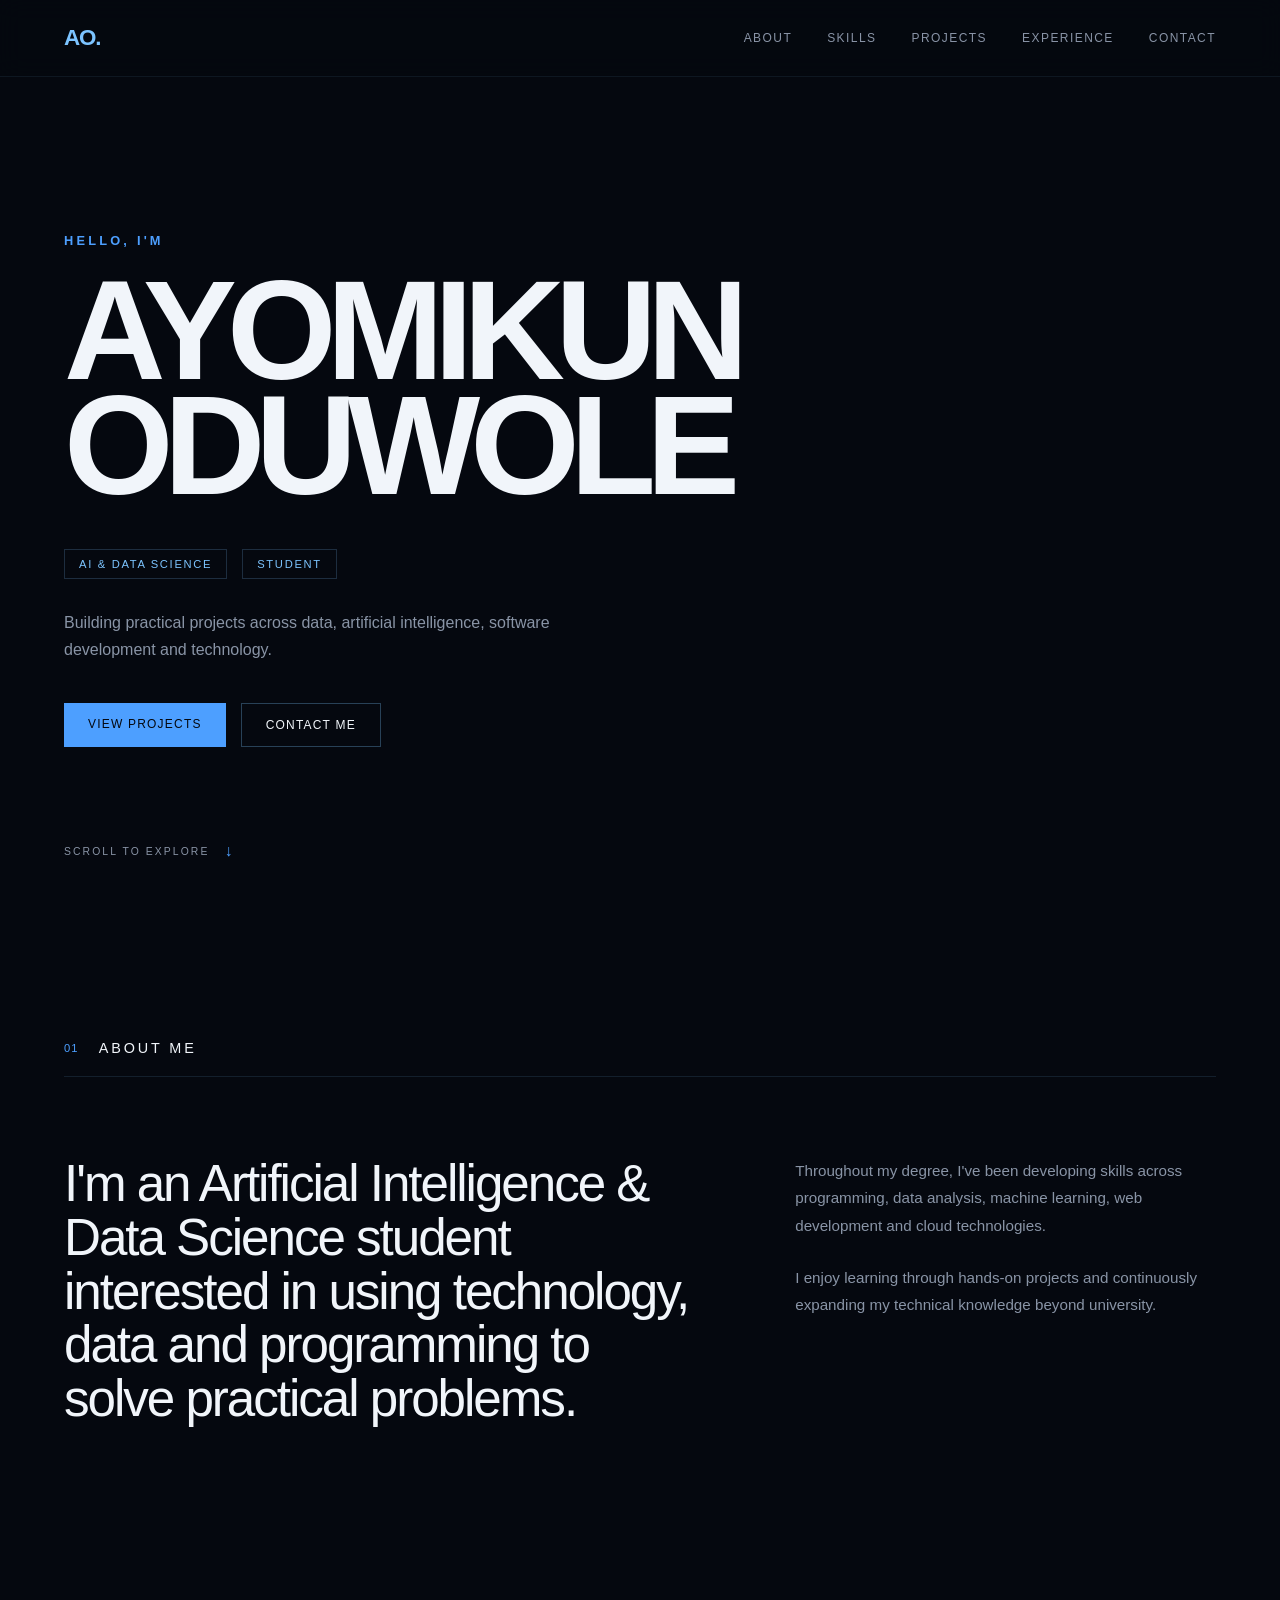
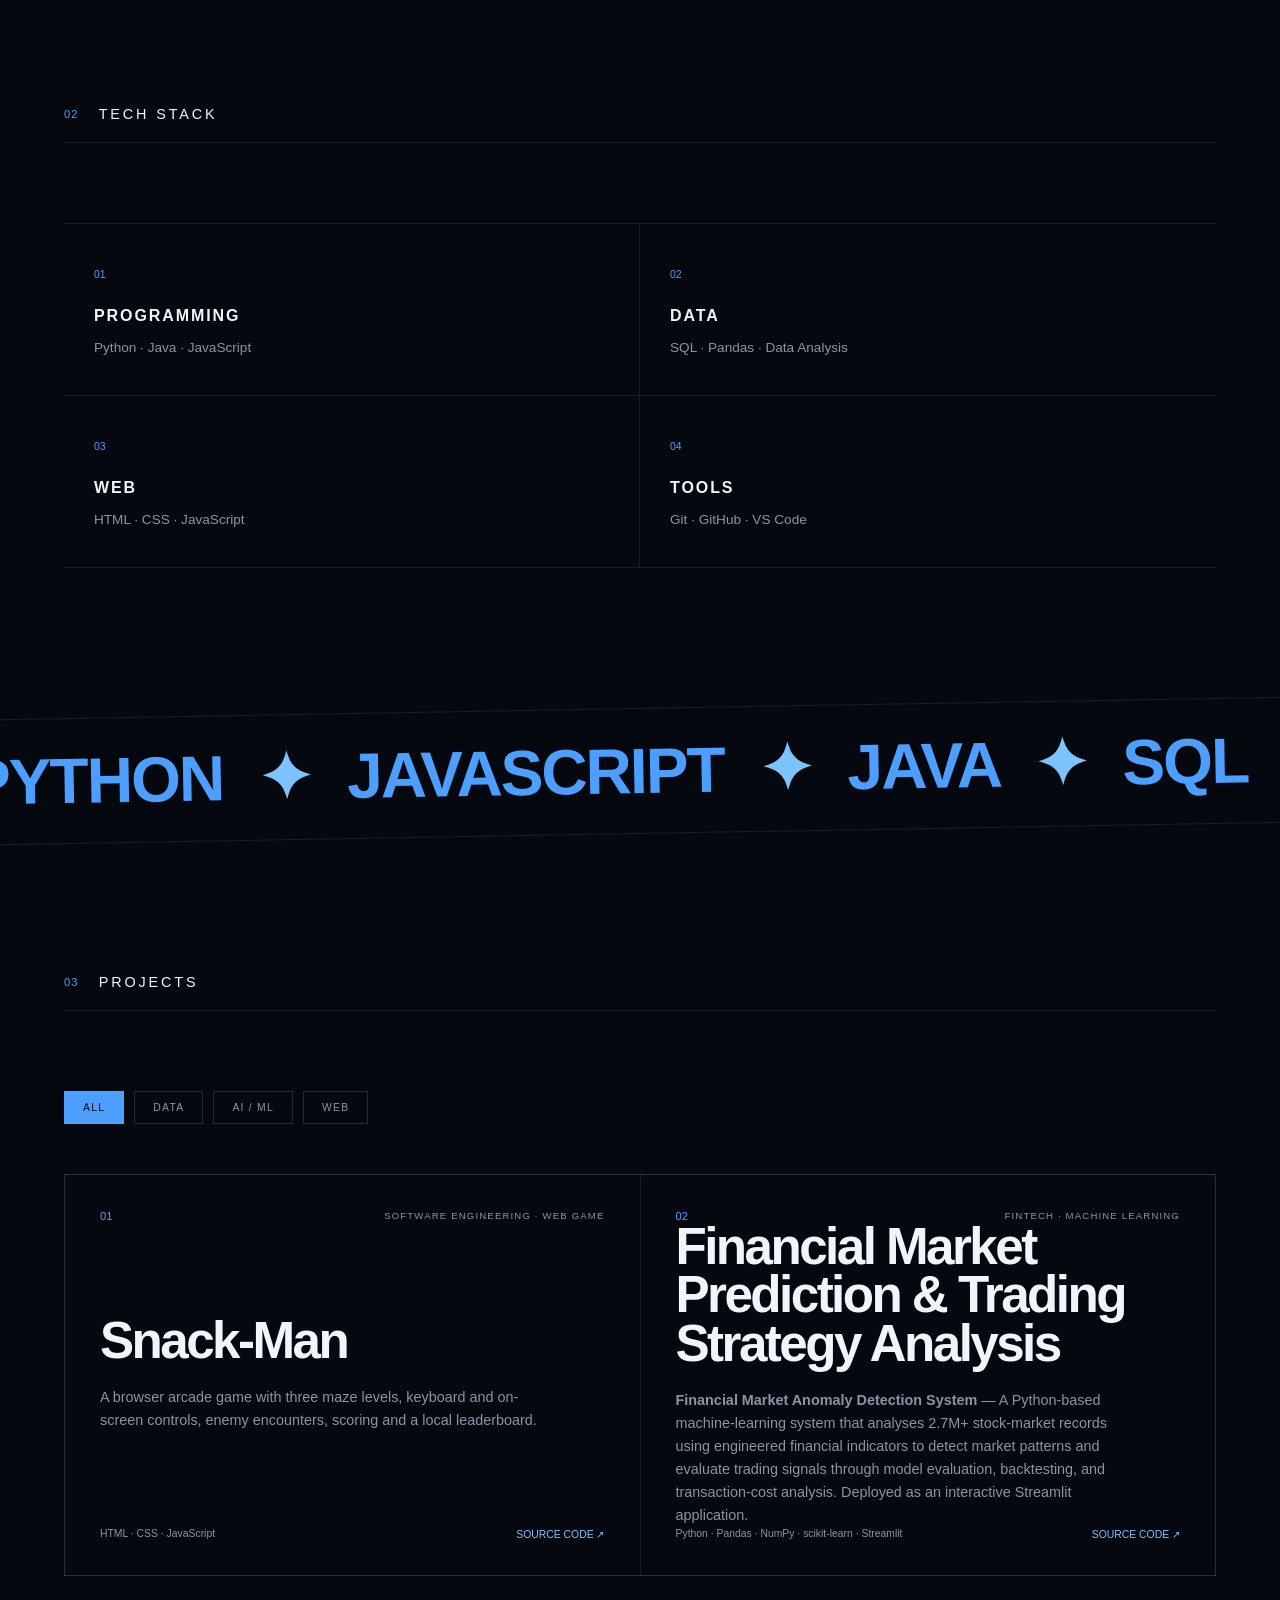
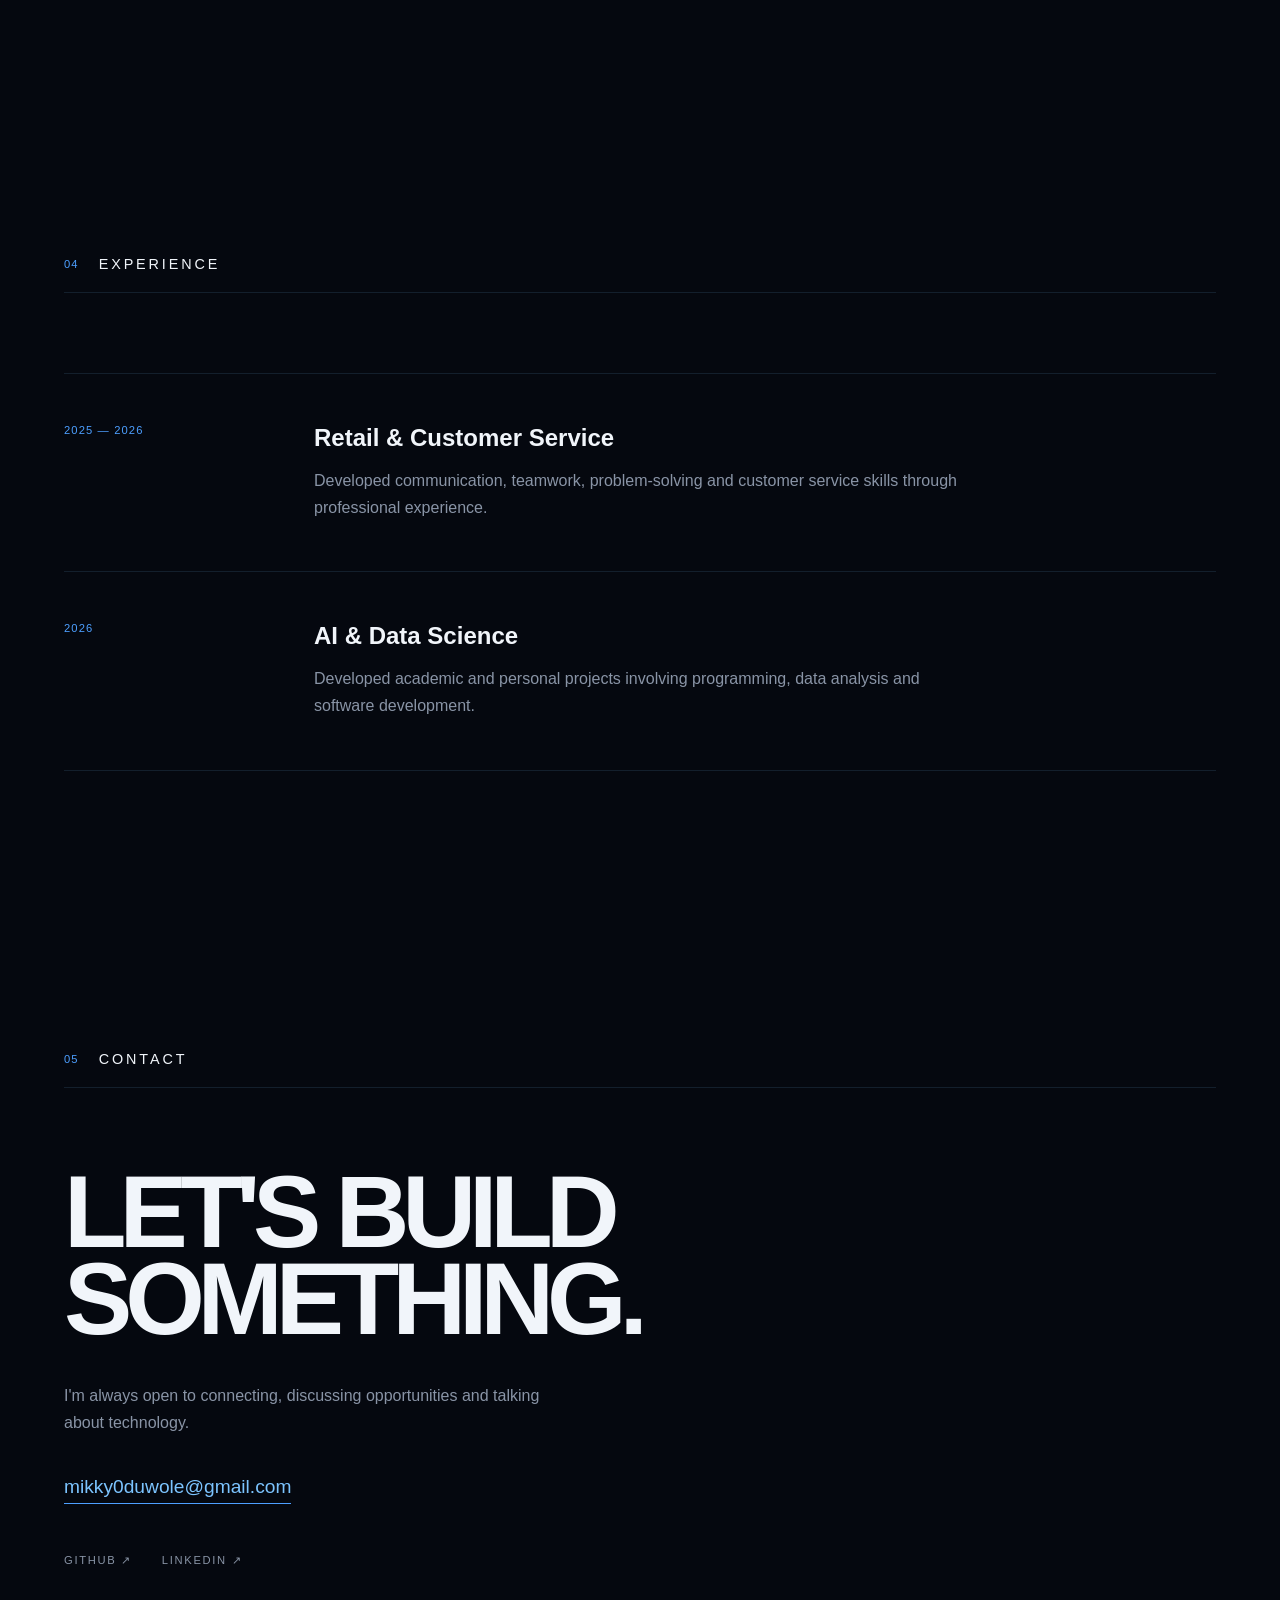
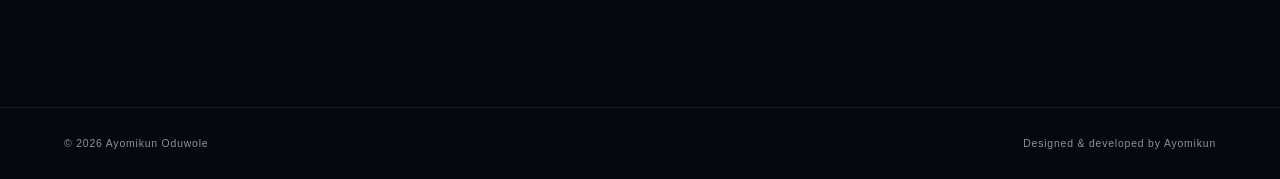
==== index.html @ e60f6ee6 "fixing the project cards" ====
<!DOCTYPE html>
<html lang="en">

<head>
    <meta charset="UTF-8">
    <meta name="viewport" content="width=device-width, initial-scale=1.0">

    <meta name="description" content="Ayomikun Oduwole — Artificial Intelligence & Data Science student portfolio.">

    <title>Ayomikun Oduwole | AI & Data Science</title>

    <!-- CSS -->
    <link rel="stylesheet" href="css/main.css">
    <link rel="stylesheet" href="css/responsive.css">
</head>

<body>

    <!-- ==================== NAVIGATION ==================== -->

    <header class="navbar">

        <a href="#home" class="logo">
            AO.
        </a>

        <button class="menu-toggle" aria-label="Open navigation menu">
            ☰
        </button>

        <nav class="nav-links">

            <a href="#about">About</a>

            <a href="#skills">Skills</a>

            <a href="#projects">Projects</a>

            <a href="#experience">Experience</a>

            <a href="#contact">Contact</a>

        </nav>

    </header>


    <main>

        <!-- ==================== HERO ==================== -->

        <section id="home" class="hero">

            <div class="hero-content">

                <p class="hero-greeting">
                    HELLO, I'M
                </p>

                <h1 class="hero-name">
                    AYOMIKUN
                    <br>
                    ODUWOLE
                </h1>

                <div class="hero-role">

                    <span>AI & DATA SCIENCE</span>

                    <span>STUDENT</span>

                </div>

                <p class="hero-description">
                    Building practical projects across data,
                    artificial intelligence, software development
                    and technology.
                </p>

                <div class="hero-buttons">

                    <a href="#projects" class="button primary-button">
                        View Projects
                    </a>

                    <a href="#contact" class="button secondary-button">
                        Contact Me
                    </a>

                </div>

            </div>

            <div class="hero-scroll">

                <span>SCROLL TO EXPLORE</span>

                <span class="scroll-arrow">↓</span>

            </div>

        </section>


        <!-- ==================== ABOUT ==================== -->

        <section id="about" class="section about">

            <div class="section-header">

                <span class="section-number">
                    01
                </span>

                <h2>
                    ABOUT ME
                </h2>

            </div>


            <div class="about-grid">

                <div class="about-introduction">

                    <p>
                        I'm an Artificial Intelligence & Data Science
                        student interested in using technology,
                        data and programming to solve practical problems.
                    </p>

                </div>


                <div class="about-details">

                    <p>
                        Throughout my degree, I've been developing
                        skills across programming, data analysis,
                        machine learning, web development and
                        cloud technologies.
                    </p>

                    <p>
                        I enjoy learning through hands-on projects
                        and continuously expanding my technical
                        knowledge beyond university.
                    </p>

                </div>

            </div>

        </section>


        <!-- ==================== TECH STACK ==================== -->

        <section id="skills" class="section skills">

            <div class="section-header">

                <span class="section-number">
                    02
                </span>

                <h2>
                    TECH STACK
                </h2>

            </div>


            <div class="skills-grid">

                <div class="skill-category">

                    <span class="skill-number">
                        01
                    </span>

                    <h3>
                        PROGRAMMING
                    </h3>

                    <p>
                        Python · Java · JavaScript
                    </p>

                </div>


                <div class="skill-category">

                    <span class="skill-number">
                        02
                    </span>

                    <h3>
                        DATA
                    </h3>

                    <p>
                        SQL · Pandas · Data Analysis
                    </p>

                </div>


                <div class="skill-category">

                    <span class="skill-number">
                        03
                    </span>

                    <h3>
                        WEB
                    </h3>

                    <p>
                        HTML · CSS · JavaScript
                    </p>

                </div>


                <div class="skill-category">

                    <span class="skill-number">
                        04
                    </span>

                    <h3>
                        TOOLS
                    </h3>

                    <p>
                        Git · GitHub · VS Code
                    </p>

                </div>

            </div>

        </section>


        <!-- ==================== TECH MARQUEE ==================== -->

        <section class="marquee-section">

            <div class="marquee">

                <div class="marquee-content">

                    PYTHON
                    <span>✦</span>

                    JAVASCRIPT
                    <span>✦</span>

                    JAVA
                    <span>✦</span>

                    SQL
                    <span>✦</span>

                    DATA ANALYSIS
                    <span>✦</span>

                    MACHINE LEARNING
                    <span>✦</span>

                    CSS
                    <span>✦</span>

                    PYTHON
                    <span>✦</span>

                    JAVASCRIPT
                    <span>✦</span>

                    JAVA
                    <span>✦</span>

                    SQL
                    <span>✦</span>

                </div>

            </div>

        </section>


        <!-- ==================== PROJECTS ==================== -->

        <section id="projects" class="section projects">

            <div class="section-header">

                <span class="section-number">
                    03
                </span>

                <h2>
                    PROJECTS
                </h2>

            </div>


            <!-- Project filters -->

            <div class="project-filters">

                <button class="filter active" data-filter="all">
                    ALL
                </button>

                <button class="filter" data-filter="data">
                    DATA
                </button>

                <button class="filter" data-filter="ai">
                    AI / ML
                </button>

                <button class="filter" data-filter="web">
                    WEB
                </button>

            </div>


            <!-- Project cards -->

            <div class="projects-grid">


                <!-- SNACK-MAN -->
                <article class="project-card" data-category="web">
                    <button class="project-card-trigger" type="button" aria-haspopup="dialog" aria-label="Open Snack-Man project details"></button>
                    <div class="project-top">
                        <span class="project-number">01</span>
                        <span class="project-type">SOFTWARE ENGINEERING · WEB GAME</span>
                    </div>
                    <div class="project-content">
                        <h3>Snack-Man</h3>
                        <p>A browser arcade game with three maze levels, keyboard and on-screen controls, enemy encounters, scoring and a local leaderboard.</p>
                    </div>
                    <div class="project-footer">
                        <span>HTML · CSS · JavaScript</span>
                        <a class="project-source-link" href="https://github.com/MikkyXCode/Snacck---Man" target="_blank" rel="noopener noreferrer">SOURCE CODE ↗</a>
                    </div>
                    <template class="project-details">
                        <p>A browser-based arcade game inspired by the classic Pac-Man concept, built from scratch using <strong>HTML, CSS and JavaScript</strong>.</p>
                        <p>The project focuses on implementing interactive gameplay, game-state management, collision detection, scoring, multiple levels, enemy behaviour and a persistent leaderboard without relying on a game engine.</p>

                        <h3>Features</h3>
                        <ul>
                            <li>Classic maze-based arcade gameplay</li>
                            <li>Player movement and directional controls</li>
                            <li>Keyboard controls</li>
                            <li>On-screen directional controls</li>
                            <li>Multiple playable maze levels</li>
                            <li>Player lives system</li>
                            <li>Score tracking</li>
                            <li>Collectible points and power-ups</li>
                            <li>Enemy and ghost behaviour</li>
                            <li>Scared-enemy mechanics</li>
                            <li>Collision detection</li>
                            <li>Level progression</li>
                            <li>Increasing enemy difficulty between levels</li>
                            <li>Win and game-over states</li>
                            <li>Player name entry</li>
                            <li>Persistent top-10 leaderboard</li>
                            <li>Score storage using browser <code>localStorage</code></li>
                            <li>Responsive game interface</li>
                        </ul>

                        <h3>How It Works</h3>
                        <p>The game builds the maze programmatically from predefined maze layouts using JavaScript.</p>
                        <p>During gameplay, the system manages:</p>
                        <ul>
                            <li>Player position</li>
                            <li>Enemy positions</li>
                            <li>Lives and score</li>
                            <li>Current level and collectibles</li>
                            <li>Collisions and enemy states</li>
                            <li>Level progression</li>
                        </ul>
                        <p>When the player collects all available points in a maze, the game progresses to the next level. Enemy speed increases as the player advances, creating progressively more difficult gameplay.</p>
                        <p>When an enemy is in a scared state, the player can collect it for additional points rather than losing a life.</p>

                        <h3>Leaderboard</h3>
                        <p>Snack-Man includes a persistent leaderboard implemented using the browser's <code>localStorage</code> API. Players can enter their name after a game and save their score. Scores are sorted from highest to lowest and the system retains the <strong>top 10 scores</strong>.</p>
                        <p>This demonstrates client-side data persistence without requiring a backend database.</p>

                        <h3>Technologies</h3>
                        <ul>
                            <li><strong>HTML5</strong> — page structure and game interface</li>
                            <li><strong>CSS3</strong> — layout, styling and responsive presentation</li>
                            <li><strong>JavaScript</strong> — gameplay logic, game state, movement, collision detection, scoring and leaderboard functionality</li>
                            <li><strong>Web Storage API</strong> — persistent local leaderboard data</li>
                            <li><strong>Git and GitHub</strong> — source control and project development</li>
                        </ul>

                        <h3>Project Structure</h3>
                        <pre><code>Snacck---Man/
├── images/
│   └── game assets
├── index.html
├── script.js
└── style.css</code></pre>

                        <h3>Running the Project</h3>
                        <p>Clone the repository:</p>
                        <pre><code>git clone https://github.com/MikkyXCode/Snacck---Man.git</code></pre>
                        <p>Open <code>index.html</code> in a modern web browser.</p>
                        <p>No backend server or additional dependencies are required.</p>

                        <h3>What I Learned</h3>
                        <p>This project strengthened my practical JavaScript and front-end development skills, particularly:</p>
                        <ul>
                            <li>Managing complex application state</li>
                            <li>Implementing game logic</li>
                            <li>Working with arrays and structured data</li>
                            <li>DOM manipulation and event handling</li>
                            <li>Collision detection and progressive difficulty</li>
                            <li>Client-side persistence</li>
                            <li>Building interactive browser applications</li>
                            <li>Debugging and iteratively developing a larger JavaScript codebase</li>
                        </ul>

                        <h3>Author</h3>
                        <p><strong>Ayomikun Oduwole</strong><br>AI &amp; Data Science student interested in AI, Data Science, Software Engineering and Technology.</p>
                        <a href="https://github.com/MikkyXCode/Snacck---Man" target="_blank" rel="noopener noreferrer">View the Snack-Man source code ↗</a>
                    </template>
                </article>

                <!-- FINANCIAL MARKET PREDICTION AND STRATEGY ANALYSIS -->
                <article class="project-card" data-category="data ai">
                    <button class="project-card-trigger" type="button" aria-haspopup="dialog" aria-label="Open Financial Market Prediction project details"></button>
                    <div class="project-top">
                        <span class="project-number">02</span>
                        <span class="project-type">FINTECH · MACHINE LEARNING</span>
                    </div>
                    <div class="project-content">
                        <h3>Financial Market Prediction &amp; Trading Strategy Analysis</h3>
                        <p><strong>Financial Market Anomaly Detection System</strong> — A Python-based machine-learning system that analyses 2.7M+ stock-market records using engineered financial indicators to detect market patterns and evaluate trading signals through model evaluation, backtesting, and transaction-cost analysis. Deployed as an interactive Streamlit application.</p>
                    </div>
                    <div class="project-footer">
                        <span>Python · Pandas · NumPy · scikit-learn · Streamlit</span>
                        <a class="project-source-link" href="https://github.com/MikkyXCode/financial-market-prediction-and-trading-strategy-analysis-syste" target="_blank" rel="noopener noreferrer">SOURCE CODE ↗</a>
                    </div>
                    <template class="project-details">
                        <h3>Overview</h3>
                        <p>This project investigates whether historical stock-market data and technical indicators can predict next-day stock price direction and generate a systematic trading strategy.</p>
                        <p>A machine-learning pipeline cleans and prepares market data, engineers indicators, predicts whether the next trading day's close will rise or fall, compares models against a baseline, backtests the signal, and evaluates risk, trading frequency and transaction-cost sensitivity.</p>
                        <p>The focus is on evaluating the practical usefulness and limitations of machine-learning signals rather than assuming that prediction accuracy translates into profitable trading.</p>

                        <h3>Research Question</h3>
                        <p><em>Can historical technical indicators provide useful machine-learning signals for predicting next-day stock price direction, and do those signals translate into a viable trading strategy after considering risk and transaction costs?</em></p>

                        <h3>Dataset</h3>
                        <p>The dataset contains approximately 2.7 million daily observations across publicly traded companies from January 2000 to February 2026. Variables include ticker, date, open, high, low, close, adjusted close and volume. The raw dataset is excluded because of its size.</p>

                        <h3>Feature Engineering</h3>
                        <ul>
                            <li>Daily return</li>
                            <li>20-day and 50-day moving averages</li>
                            <li>20-day volatility and 10-day momentum</li>
                            <li>Volume change</li>
                            <li>Price relative to the 20-day and 50-day moving averages</li>
                            <li>20-day versus 50-day moving average</li>
                        </ul>
                        <p>The target is the next trading day's closing-price direction: 0 for down and 1 for up. Data was split chronologically into training and testing sets to avoid using future observations during training.</p>

                        <h3>Models</h3>
                        <p>The project evaluates a majority-class baseline, Logistic Regression, Random Forest, improved Random Forest and final Random Forest. The baseline achieved approximately 51.55% test accuracy; the final Random Forest achieved approximately 50.44%. The technical features did not provide strong out-of-sample predictive power for next-day direction.</p>

                        <h3>Trading Strategy and Gross Backtest Results</h3>
                        <p>The final model's predictions become a simple long-only signal: prediction 1 means holding the stock for the following trading day; prediction 0 means remaining in cash. Results are compared with buy-and-hold for each ticker.</p>
                        <div class="project-table-wrap">
                            <table>
                                <thead><tr><th>Metric</th><th>Strategy</th><th>Buy &amp; Hold</th></tr></thead>
                                <tbody>
                                    <tr><td>Average return</td><td>40.84%</td><td>74.68%</td></tr>
                                    <tr><td>Median return</td><td>28.78%</td><td>44.94%</td></tr>
                                    <tr><td>Average max drawdown</td><td>-38.85%</td><td>-45.39%</td></tr>
                                    <tr><td>Average Sharpe ratio</td><td>0.360</td><td>0.425</td></tr>
                                </tbody>
                            </table>
                        </div>
                        <p>The strategy produced positive gross returns for approximately 68.43% of tested tickers, but outperformed buy-and-hold for approximately 39.83%. These historical backtest results do not indicate future performance.</p>

                        <h3>Transaction-Cost Analysis</h3>
                        <p>Transaction-cost sensitivity was evaluated because the strategy generated frequent position changes.</p>
                        <div class="project-table-wrap">
                            <table>
                                <thead><tr><th>Assumed cost</th><th>Average strategy return</th></tr></thead>
                                <tbody>
                                    <tr><td>0%</td><td>40.84%</td></tr>
                                    <tr><td>0.025%</td><td>23.93%</td></tr>
                                    <tr><td>0.05%</td><td>9.07%</td></tr>
                                    <tr><td>0.10%</td><td>-15.49%</td></tr>
                                    <tr><td>0.20%</td><td>-49.15%</td></tr>
                                </tbody>
                            </table>
                        </div>
                        <p>At an assumed 0.10% cost per position change, approximately 29.03% of tickers retained a positive strategy return. These costs are stress-test assumptions, not actual broker costs.</p>

                        <h3>Key Findings</h3>
                        <ol>
                            <li>The final Random Forest's 50.44% accuracy was below the 51.55% majority-class baseline.</li>
                            <li>Additional price-relative and moving-average features slightly improved the Random Forest over its original feature set, but did not beat the baseline.</li>
                            <li>Average gross strategy performance remained below buy-and-hold.</li>
                            <li>The strategy averaged approximately 511 position changes per ticker, making transaction costs important.</li>
                            <li>Small assumed transaction costs could substantially reduce or reverse returns.</li>
                            <li>The average strategy Sharpe ratio of 0.360 was below buy-and-hold's 0.425.</li>
                        </ol>

                        <h3>Limitations</h3>
                        <ul>
                            <li>The model uses a relatively small set of technical indicators and omits many influences on market behaviour.</li>
                            <li>Historical performance does not guarantee future results and varies across securities and periods.</li>
                            <li>The backtest does not model every trading constraint, market impact, bid-ask spreads or slippage in full detail.</li>
                            <li>Transaction costs are simulated, and results are averaged across tickers rather than forming a capital-weighted portfolio.</li>
                            <li>Retraining the final Random Forest on the full dataset is computationally expensive on lower-memory systems.</li>
                        </ul>

                        <h3>Technologies</h3>
                        <p>Python, Pandas, NumPy, scikit-learn, Matplotlib, Jupyter Notebook, Streamlit and VS Code.</p>

                        <h3>Project Structure</h3>
                        <pre><code>Financial market prediction and strategy analysis/
├── app.py
├── app_data/
│   ├── app_project_metrics.json
│   ├── app_transaction_cost_sensitivity.csv
│   └── ticker_performance_summary.csv
├── data/
│   └── readme.md
├── notebook/
│   └── financial_market_prediction.ipynb
├── results/
│   ├── confusion_matrix.png
│   ├── model_accuracy_comparison.png
│   ├── risk_comparison.png
│   ├── strategy_return_distribution.png
│   ├── strategy_vs_buy_and_hold.png
│   └── transaction_cost_sensitivity.png
├── src/
│   └── README.md
├── .gitignore
├── requirements.txt
└── README.md</code></pre>
                        <p>The Streamlit app uses compact per-ticker summaries in <code>app_data/</code>; it does not require the row-level source data or retrain the model when it starts. The full source dataset is excluded from the repository because of its size.</p>

                        <h3>Run the Interactive Demo</h3>
                        <p>From the project root, install dependencies and start Streamlit:</p>
                        <pre><code>pip install -r requirements.txt
streamlit run app.py</code></pre>

                        <h3>Reproducibility</h3>
                        <p>The Jupyter Notebook documents data loading and cleaning, feature engineering, train/test splitting, model development and evaluation, backtesting, risk analysis, transaction-cost analysis, and conclusions. The raw dataset is excluded because of its size.</p>

                        <h3>Disclaimer</h3>
                        <p>This educational machine-learning and quantitative-analysis project is not financial advice. Historical backtest results should not be interpreted as a prediction of future investment performance.</p>
                        <a href="https://github.com/MikkyXCode/financial-market-prediction-and-trading-strategy-analysis-syste/blob/main/README.md" target="_blank" rel="noopener noreferrer">Read the project README ↗</a>
                    </template>
                </article>

            </div>

            <dialog class="project-dialog" id="project-dialog" aria-labelledby="project-dialog-title">
                <div class="project-dialog-header">
                    <h2 id="project-dialog-title"></h2>
                    <button class="project-dialog-close" type="button" aria-label="Close project details">&times;</button>
                </div>
                <div class="project-dialog-content"></div>
            </dialog>

        </section>


        <!-- ==================== EXPERIENCE ==================== -->

        <section id="experience" class="section experience">

            <div class="section-header">

                <span class="section-number">
                    04
                </span>

                <h2>
                    EXPERIENCE
                </h2>

            </div>


            <div class="experience-list">


                <article class="experience-item">

                    <div class="experience-date">
                        2025 — 2026
                    </div>

                    <div class="experience-content">

                        <h3>
                            Retail & Customer Service
                        </h3>

                        <p>
                            Developed communication, teamwork,
                            problem-solving and customer service
                            skills through professional experience.
                        </p>

                    </div>

                </article>


                <article class="experience-item">

                    <div class="experience-date">
                        2026
                    </div>

                    <div class="experience-content">

                        <h3>
                            AI & Data Science
                        </h3>

                        <p>
                            Developed academic and personal projects
                            involving programming, data analysis
                            and software development.
                        </p>

                    </div>

                </article>


            </div>

        </section>


        <!-- ==================== CONTACT ==================== -->

        <section id="contact" class="section contact">

            <div class="section-header">

                <span class="section-number">
                    05
                </span>

                <h2>
                    CONTACT
                </h2>

            </div>


            <div class="contact-content">

                <h2>
                    LET'S BUILD
                    <br>
                    SOMETHING.
                </h2>

                <p>
                    I'm always open to connecting, discussing
                    opportunities and talking about technology.
                </p>


                <a href="mailto:mikky0duwole@gmail.com" class="contact-email">

                    mikky0duwole@gmail.com

                </a>


                <div class="social-links">

                    <a href="https://github.com/mikkyxcode" target="_blank">
                        GitHub ↗
                    </a>

                    <a href="https://www.linkedin.com/in/ayoxcode/" target="_blank">
                        LinkedIn ↗
                    </a>

                </div>

            </div>

        </section>

    </main>


    <!-- ==================== FOOTER ==================== -->

    <footer class="footer">

        <p>
            © 2026 Ayomikun Oduwole
        </p>

        <p>
            Designed & developed by Ayomikun
        </p>

    </footer>


    <!-- JavaScript -->

    <script src="js/script.js"></script>

</body>

</html>
---- css/main.css ----
/* =========================================================
   PORTFOLIO WEBSITE — MAIN STYLES
   Author: Ayomikun Oduwole
   Purpose: Main desktop and general website styling
========================================================= */


/* =========================================================
   1. RESET & GLOBAL STYLES
========================================================= */

/* 
   Remove the browser's default spacing and make sizing
   more predictable across the entire website.
*/
* {
    margin: 0;
    padding: 0;
    box-sizing: border-box;
}


/* Enable smooth scrolling when clicking navigation links */
html {
    scroll-behavior: smooth;
}


/* 
   General styling for the entire page.
   The dark background is the main colour of the portfolio.
*/
body {
    background: #05080F;
    color: #F1F5FA;

    font-family: Arial, Helvetica, sans-serif;

    /* Prevent horizontal scrolling caused by animations */
    overflow-x: hidden;
}


/* Remove the default underline from links */
a {
    color: inherit;
    text-decoration: none;
}


/* Make buttons use the same font as the rest of the website */
button {
    font: inherit;
}


/* =========================================================
   2. NAVIGATION
========================================================= */

/*
   The navigation stays at the top of the screen while
   the user scrolls.
*/
.navbar {
    position: fixed;

    top: 0;
    left: 0;

    width: 100%;

    /* Space inside the navigation */
    padding: 25px 5%;

    /* Place logo on the left and links on the right */
    display: flex;
    align-items: center;
    justify-content: space-between;

    /* Keeps navigation above other content */
    z-index: 1000;

    /*
       Slightly transparent background allows some of
       the page behind it to show through.
    */
    background: rgba(5, 8, 15, 0.75);

    /*
       Creates a blurred glass-like effect behind
       the navigation.
    */
    backdrop-filter: blur(12px);

    /* Subtle line underneath the navbar */
    border-bottom: 1px solid rgba(124, 196, 255, 0.08);
}


/* AO logo */
.logo {
    font-size: 1.4rem;

    font-weight: 800;

    /* Pulls the letters slightly closer together */
    letter-spacing: -0.05em;

    /* Electric blue */
    color: #7CC4FF;

    /* Makes the colour change smoothly on hover */
    transition: 0.3s ease;
}


/* Change logo colour when the user hovers over it */
.logo:hover {
    color: #4D9FFF;
}


/*
   Desktop navigation links are displayed horizontally.
*/
.nav-links {
    display: flex;

    gap: 35px;
}


/* Individual navigation links */
.nav-links a {
    position: relative;

    font-size: 0.75rem;

    /* Adds spacing between letters */
    letter-spacing: 0.12em;

    text-transform: uppercase;

    color: #8994A6;

    transition: color 0.3s ease;
}


/*
   Creates the small animated underline underneath
   navigation links.
*/
.nav-links a::after {
    content: "";

    position: absolute;

    left: 0;

    /* Places the line slightly underneath the text */
    bottom: -7px;

    /* Starts with no visible width */
    width: 0;

    height: 1px;

    background: #4D9FFF;

    transition: width 0.3s ease;
}


/* Navigation text becomes brighter on hover */
.nav-links a:hover {
    color: #F1F5FA;
}


/*
   When the link is hovered, the underline expands
   from 0% to 100%.
*/
.nav-links a:hover::after {
    width: 100%;
}


/*
   Hamburger button.

   It is hidden on desktop and will be displayed
   through responsive.css on mobile.
*/
.menu-toggle {
    display: none;

    background: none;

    border: none;

    color: #F1F5FA;

    font-size: 1.5rem;

    cursor: pointer;
}


/* =========================================================
   3. HERO SECTION
========================================================= */

/*
   The hero is the first major section users see.

   min-height: 100vh means it takes at least the full
   height of the user's screen.
*/
.hero {
    min-height: 100vh;

    padding: 160px 5% 80px;

    /* Allows us to vertically position the content */
    display: flex;

    flex-direction: column;

    justify-content: center;

    position: relative;
}


/* Prevent the hero text from becoming excessively wide */
.hero-content {
    max-width: 1200px;
}


/* Small "HELLO, I'M" text */
.hero-greeting {
    margin-bottom: 25px;

    color: #4D9FFF;

    font-size: 0.8rem;

    font-weight: 700;

    letter-spacing: 0.25em;
}


/*
   Large hero name.

   clamp() allows the text size to automatically
   change depending on the screen width.
*/
.hero-name {
    font-size: clamp(4rem, 11vw, 10rem);

    /* Tight line spacing creates the editorial look */
    line-height: 0.82;

    /* Pulls the letters closer together */
    letter-spacing: -0.07em;

    font-weight: 800;

    max-width: 1100px;
}


/*
   Contains the two labels underneath the name:
   "AI & DATA SCIENCE" and "STUDENT".
*/
.hero-role {
    margin-top: 45px;

    display: flex;

    gap: 15px;

    /* Allows the labels to wrap on smaller screens */
    flex-wrap: wrap;
}


/* Individual role labels */
.hero-role span {
    padding: 8px 14px;

    /* Thin blue border */
    border: 1px solid rgba(124, 196, 255, 0.2);

    color: #7CC4FF;

    font-size: 0.7rem;

    letter-spacing: 0.15em;
}


/* Short description underneath the hero */
.hero-description {
    max-width: 550px;

    margin-top: 30px;

    color: #8994A6;

    line-height: 1.7;

    font-size: 1rem;
}


/* Container for the hero buttons */
.hero-buttons {
    display: flex;

    gap: 15px;

    margin-top: 40px;
}


/* General button styling */
.button {
    padding: 14px 24px;

    font-size: 0.75rem;

    letter-spacing: 0.1em;

    text-transform: uppercase;

    transition: all 0.3s ease;
}


/*
   Main CTA button.

   This is the brighter, more noticeable button.
*/
.primary-button {
    background: #4D9FFF;

    color: #05080F;
}


/* Slightly brighter blue when hovered */
.primary-button:hover {
    background: #7CC4FF;

    /* Moves the button slightly upwards */
    transform: translateY(-3px);
}


/*
   Secondary button uses an outline rather than
   a filled background.
*/
.secondary-button {
    border: 1px solid rgba(124, 196, 255, 0.3);

    color: #F1F5FA;
}


.secondary-button:hover {
    border-color: #4D9FFF;

    color: #7CC4FF;

    transform: translateY(-3px);
}


/*
   Small "SCROLL TO EXPLORE" indicator at the
   bottom of the hero.
*/
.hero-scroll {
    position: absolute;

    bottom: 40px;

    left: 5%;

    display: flex;

    align-items: center;

    gap: 15px;

    color: #8994A6;

    font-size: 0.65rem;

    letter-spacing: 0.2em;
}


/* Blue arrow underneath the hero */
.scroll-arrow {
    color: #4D9FFF;

    font-size: 1rem;

    /* Uses the animation defined below */
    animation: scrollBounce 2s infinite;
}


/*
   Makes the arrow move slightly up and down.
*/
@keyframes scrollBounce {

    0%,
    100% {
        transform: translateY(0);
    }

    50% {
        transform: translateY(7px);
    }
}


/* =========================================================
   4. GENERAL SECTION STYLING
========================================================= */

/*
   All major sections use this class.

   max-width prevents content from becoming too wide
   on very large monitors.
*/
.section {
    padding: 140px 5%;

    max-width: 1500px;

    margin: 0 auto;
}


/*
   Section title layout.

   Example:

   01   ABOUT ME
   --------------------
*/
.section-header {
    display: flex;

    align-items: center;

    gap: 20px;

    margin-bottom: 80px;

    padding-bottom: 20px;

    border-bottom: 1px solid rgba(124, 196, 255, 0.12);
}


/* Blue section number */
.section-number {
    color: #4D9FFF;

    font-size: 0.7rem;

    letter-spacing: 0.1em;
}


/* Section title */
.section-header h2 {
    font-size: 0.9rem;

    letter-spacing: 0.2em;

    font-weight: 500;
}


/* =========================================================
   5. ABOUT SECTION
========================================================= */

/*
   Two-column layout:

   Left  = large introduction
   Right = supporting information
*/
.about-grid {
    display: grid;

    grid-template-columns: 1.5fr 1fr;

    gap: 100px;
}


/*
   Large statement in the About section.
*/
.about-introduction p {
    font-size: clamp(2rem, 4vw, 4rem);

    line-height: 1.05;

    letter-spacing: -0.04em;
}


/* Supporting About information */
.about-details {
    color: #8994A6;

    line-height: 1.8;

    font-size: 0.95rem;
}


/* Adds spacing between multiple paragraphs */
.about-details p+p {
    margin-top: 25px;
}


/* =========================================================
   6. SKILLS / TECH STACK
========================================================= */

/*
   Creates a 2 × 2 grid for skill categories.
*/
.skills-grid {
    display: grid;

    grid-template-columns: repeat(2, 1fr);

    border-top: 1px solid rgba(124, 196, 255, 0.12);
}


/* Individual skill category */
.skill-category {
    padding: 40px 30px;

    border-bottom: 1px solid rgba(124, 196, 255, 0.12);

    transition: background 0.3s ease;
}


/*
   Adds a vertical dividing line to the left-hand
   column.
*/
.skill-category:nth-child(odd) {
    border-right: 1px solid rgba(124, 196, 255, 0.12);
}


/* Slightly lighter background when hovering */
.skill-category:hover {
    background: #0A101A;
}


/* Small number above each skill category */
.skill-number {
    color: #4D9FFF;

    font-size: 0.65rem;
}


/* Skill category title */
.skill-category h3 {
    margin-top: 25px;

    font-size: 1rem;

    letter-spacing: 0.12em;
}


/* Technologies within the category */
.skill-category p {
    margin-top: 15px;

    color: #8994A6;

    font-size: 0.85rem;
}


/* =========================================================
   7. MOVING TECHNOLOGY MARQUEE
========================================================= */

/*
   This creates the large moving strip containing
   technologies such as Python, JavaScript and AWS.
*/
.marquee-section {
    overflow: hidden;

    border-top: 1px solid rgba(124, 196, 255, 0.12);

    border-bottom: 1px solid rgba(124, 196, 255, 0.12);

    padding: 25px 0;

    /*
       Slight rotation creates the experimental
       editorial appearance.
    */
    transform: rotate(-1deg);

    width: 105%;

    margin-left: -2.5%;
}


/* Prevents the moving content from wrapping */
.marquee {
    overflow: hidden;

    white-space: nowrap;
}


/*
   The actual text that moves across the screen.
*/
.marquee-content {
    display: inline-block;

    color: #4D9FFF;

    font-size: clamp(2rem, 5vw, 5rem);

    font-weight: 700;

    letter-spacing: -0.03em;

    /*
       Runs the marquee animation continuously.
    */
    animation: marquee 25s linear infinite;
}


/* Makes the star separators brighter */
.marquee-content span {
    color: #7CC4FF;

    margin: 0 20px;
}


/*
   Moves the technology text from right to left.
*/
@keyframes marquee {

    from {
        transform: translateX(0);
    }

    to {
        transform: translateX(-50%);
    }

}


/* =========================================================
   8. PROJECTS
========================================================= */


/*
   Container for the project filter buttons.
*/
.project-filters {
    display: flex;

    gap: 10px;

    margin-bottom: 50px;

    flex-wrap: wrap;
}


/* Individual filter button */
.filter {
    background: transparent;

    border: 1px solid rgba(124, 196, 255, 0.2);

    color: #8994A6;

    padding: 10px 18px;

    font-size: 0.65rem;

    letter-spacing: 0.12em;

    cursor: pointer;

    transition: 0.3s ease;
}


/*
   Active filter and hovered filter both use
   the electric blue background.
*/
.filter:hover,
.filter.active {
    background: #4D9FFF;

    border-color: #4D9FFF;

    color: #05080F;
}


/*
   Project grid.

   Two projects per row on desktop.
*/
.projects-grid {
    display: grid;

    grid-template-columns: repeat(2, 1fr);

    gap: 1px;

    /*
       The background colour creates the thin
       dividing lines between cards.
    */
    background: rgba(124, 196, 255, 0.12);

    border: 1px solid rgba(124, 196, 255, 0.12);
}


/* Individual project card */
.project-card {
    position: relative;
    min-height: 400px;

    padding: 35px;

    background: #05080F;

    display: flex;

    flex-direction: column;

    justify-content: space-between;

    transition: all 0.4s ease;
}


.project-card-trigger {
    position: absolute;
    inset: 0;
    z-index: 1;
    width: 100%;
    height: 100%;
    border: 0;
    background: transparent;
    cursor: pointer;
}

.project-card-trigger:focus-visible {
    outline: 2px solid #7CC4FF;
    outline-offset: -7px;
}

/* Project card hover effect */
.project-card:hover {
    background: #0A101A;

    transform: translateY(-5px);
}


/*
   Top of project card.

   Number goes left.
   Project category goes right.
*/
.project-top {
    display: flex;

    justify-content: space-between;
}


/* Project number */
.project-number {
    color: #4D9FFF;

    font-size: 0.7rem;
}


/* Project category */
.project-type {
    color: #8994A6;

    font-size: 0.6rem;

    letter-spacing: 0.12em;
}


/* Large project title */
.project-content h3 {
    font-size: clamp(2rem, 4vw, 4rem);

    letter-spacing: -0.05em;

    line-height: 0.95;
}


/* Project description */
.project-content p {
    max-width: 450px;

    margin-top: 20px;

    color: #8994A6;

    line-height: 1.6;

    font-size: 0.9rem;
}


/*
   Bottom row of the project card.

   Technologies on the left.
   Project link on the right.
*/
.project-footer {
    display: flex;

    justify-content: space-between;

    align-items: center;

    gap: 20px;

    color: #8994A6;

    font-size: 0.65rem;
}


/* Project link */
.project-link {
    color: #7CC4FF;

    letter-spacing: 0.1em;

    transition: 0.3s ease;
}


/* Moves the arrow/link slightly when hovered */
.project-link:hover {
    color: #4D9FFF;

    transform: translateX(5px);
}


/* Project source link stays above the full-card details button. */
.project-source-link {
    position: relative;
    z-index: 2;
    color: #7CC4FF;
    white-space: nowrap;
}

.project-source-link:hover {
    color: #4D9FFF;
}

.project-dialog {
    width: min(720px, calc(100% - 32px));
    max-height: min(80vh, 760px);
    margin: auto;
    padding: 32px;
    overflow-y: auto;
    border: 1px solid rgba(124, 196, 255, 0.3);
    background: #080D16;
    color: #F1F5FA;
}

.project-dialog::backdrop {
    background: rgba(0, 0, 0, 0.78);
    backdrop-filter: blur(5px);
}

.project-dialog-header {
    display: flex;
    align-items: flex-start;
    justify-content: space-between;
    gap: 24px;
    margin-bottom: 24px;
}

.project-dialog-header h2 {
    font-size: clamp(1.5rem, 4vw, 2.4rem);
    line-height: 1.1;
}

.project-dialog-close {
    flex: 0 0 auto;
    border: 0;
    background: transparent;
    color: #8994A6;
    font-size: 2rem;
    line-height: 1;
    cursor: pointer;
}

.project-dialog-close:hover,
.project-dialog-close:focus-visible {
    color: #F1F5FA;
}

.project-dialog-content h3 {
    margin: 24px 0 10px;
    color: #7CC4FF;
    font-size: 1rem;
}

.project-dialog-content p {
    margin: 0 0 16px;
    color: #B7C1D0;
    line-height: 1.7;
}

.project-dialog-content ul,
.project-dialog-content ol {
    margin: 0 0 20px;
    padding-left: 24px;
    color: #B7C1D0;
    line-height: 1.7;
}

.project-dialog-content li {
    margin-bottom: 5px;
}

.project-table-wrap {
    max-width: 100%;
    margin: 12px 0 20px;
    overflow-x: auto;
}

.project-dialog-content table {
    width: 100%;
    border-collapse: collapse;
    color: #B7C1D0;
    font-size: 0.9rem;
    text-align: left;
}

.project-dialog-content th,
.project-dialog-content td {
    padding: 10px 12px;
    border-bottom: 1px solid rgba(124, 196, 255, 0.18);
    white-space: nowrap;
}

.project-dialog-content th {
    color: #7CC4FF;
    font-weight: 600;
}

.project-dialog-content pre {
    margin: 12px 0 20px;
    padding: 16px;
    overflow-x: auto;
    border: 1px solid rgba(124, 196, 255, 0.18);
    background: #05080F;
    color: #B7C1D0;
    line-height: 1.6;
}

.project-dialog-content a {
    display: inline-block;
    margin: 8px 18px 0 0;
    color: #7CC4FF;
}

.project-dialog-content a:hover {
    color: #B7DFFF;
}

/* =========================================================
   9. EXPERIENCE
========================================================= */

/*
   Top border separates the experience list
   from the section heading.
*/
.experience-list {
    border-top: 1px solid rgba(124, 196, 255, 0.12);
}


/*
   Each experience entry uses two columns:

   LEFT  = date
   RIGHT = role/details
*/
.experience-item {
    display: grid;

    grid-template-columns: 200px 1fr;

    gap: 50px;

    padding: 50px 0;

    border-bottom: 1px solid rgba(124, 196, 255, 0.12);
}


/* Experience date */
.experience-date {
    color: #4D9FFF;

    font-size: 0.7rem;

    letter-spacing: 0.1em;
}


/* Experience title */
.experience-content h3 {
    font-size: 1.5rem;

    margin-bottom: 15px;
}


/* Experience description */
.experience-content p {
    color: #8994A6;

    line-height: 1.7;

    max-width: 650px;
}


/* =========================================================
   10. CONTACT SECTION
========================================================= */

/*
   Makes the contact section tall enough to feel
   like a final call-to-action.
*/
.contact {
    min-height: 80vh;

    display: flex;

    flex-direction: column;

    justify-content: center;
}


/* Large contact heading */
.contact-content h2 {
    font-size: clamp(3rem, 8vw, 8rem);

    line-height: 0.85;

    letter-spacing: -0.07em;
}


/* Contact description */
.contact-content>p {
    max-width: 500px;

    margin-top: 40px;

    color: #8994A6;

    line-height: 1.7;
}


/* Email address */
.contact-email {
    display: inline-block;

    margin-top: 40px;

    color: #7CC4FF;

    font-size: 1.2rem;

    border-bottom: 1px solid #4D9FFF;

    padding-bottom: 5px;
}


/* GitHub and LinkedIn container */
.social-links {
    display: flex;

    gap: 30px;

    margin-top: 50px;
}


/* Social links */
.social-links a {
    color: #8994A6;

    font-size: 0.7rem;

    letter-spacing: 0.15em;

    text-transform: uppercase;

    transition: 0.3s ease;
}


/* Social links become blue when hovered */
.social-links a:hover {
    color: #7CC4FF;
}


/* =========================================================
   11. FOOTER
========================================================= */

.footer {
    padding: 30px 5%;

    border-top: 1px solid rgba(124, 196, 255, 0.12);

    display: flex;

    justify-content: space-between;

    color: #8994A6;

    font-size: 0.65rem;

    letter-spacing: 0.08em;
}
---- css/responsive.css ----
/* =========================================================
   PORTFOLIO WEBSITE — RESPONSIVE STYLES
   Purpose: Adjust the layout for tablets and mobile devices
========================================================= */


/* =========================================================
   TABLET — Screens up to 900px
========================================================= */

@media (max-width: 900px) {

    /*
       Reduce the spacing between navigation links
       on smaller screens.
    */
    .nav-links {
        gap: 20px;
    }


    /*
       Change About section from two columns
       into one column.
    */
    .about-grid {
        grid-template-columns: 1fr;

        gap: 50px;
    }


    /*
       Project cards become one per row.
    */
    .projects-grid {
        grid-template-columns: 1fr;
    }


    /*
       Reduce the width of the date column
       in the experience section.
    */
    .experience-item {
        grid-template-columns: 150px 1fr;

        gap: 30px;
    }

}


/* =========================================================
   MOBILE — Screens up to 650px
========================================================= */

@media (max-width: 650px) {


    /* =========================================
       MOBILE NAVIGATION
    ========================================= */

    /*
       Reduce navbar padding on smaller screens.
    */
    .navbar {
        padding: 20px 5%;
    }


    /*
       Display the hamburger button on mobile.
    */
    .menu-toggle {
        display: block;
    }


    /*
       Turn the desktop navigation into a
       vertical dropdown menu.
    */
    .nav-links {
        position: absolute;

        top: 100%;

        left: 0;

        width: 100%;

        padding: 30px 5%;

        background: #05080F;

        border-bottom: 1px solid rgba(124, 196, 255, 0.12);

        flex-direction: column;

        gap: 25px;

        /*
           Hidden until JavaScript adds the
           "active" class.
        */
        display: none;
    }


    /*
       JavaScript will add this class when
       the hamburger button is clicked.
    */
    .nav-links.active {
        display: flex;
    }


    /* =========================================
       MOBILE HERO
    ========================================= */

    /*
       Reduce the amount of empty space above
       the hero content.
    */
    .hero {
        padding-top: 130px;
    }


    /*
       Make the large name fit comfortably
       on mobile screens.
    */
    .hero-name {
        font-size: clamp(3.5rem, 17vw, 6rem);
    }


    /*
       Reduce spacing between the name and
       role labels.
    */
    .hero-role {
        margin-top: 30px;
    }


    /*
       Slightly reduce the description size.
    */
    .hero-description {
        font-size: 0.9rem;
    }


    /*
       Stack the hero buttons vertically.
    */
    .hero-buttons {
        flex-direction: column;

        align-items: flex-start;
    }


    /*
       Remove the scroll indicator on mobile
       to keep the screen uncluttered.
    */
    .hero-scroll {
        display: none;
    }


    /* =========================================
       MOBILE SECTIONS
    ========================================= */

    /*
       Reduce vertical spacing between sections.
    */
    .section {
        padding: 100px 5%;
    }


    /*
       Reduce spacing below section headings.
    */
    .section-header {
        margin-bottom: 50px;
    }


    /* =========================================
       MOBILE ABOUT
    ========================================= */

    .about-introduction p {
        font-size: 2.2rem;
    }


    /* =========================================
       MOBILE SKILLS
    ========================================= */

    /*
       Change skills from two columns
       to one column.
    */
    .skills-grid {
        grid-template-columns: 1fr;
    }


    /*
       Remove the vertical dividing line because
       there is no longer a second column.
    */
    .skill-category:nth-child(odd) {
        border-right: none;
    }


    /* =========================================
       MOBILE PROJECTS
    ========================================= */

    /*
       Make project cards slightly smaller
       on mobile.
    */
    .project-card {
        min-height: 350px;

        padding: 25px;
    }


    /*
       Stack the technologies and project link
       vertically.
    */
    .project-footer {
        flex-direction: column;

        align-items: flex-start;
    }


    /* =========================================
       MOBILE EXPERIENCE
    ========================================= */

    /*
       Stack the experience date and description.
    */
    .experience-item {
        grid-template-columns: 1fr;

        gap: 15px;

        padding: 35px 0;
    }


    /* =========================================
       MOBILE CONTACT
    ========================================= */

    .contact-content h2 {
        font-size: 3.5rem;
    }


    /* =========================================
       MOBILE FOOTER
    ========================================= */

    /*
       Stack the footer information vertically.
    */
    .footer {
        flex-direction: column;

        gap: 10px;
    }

}
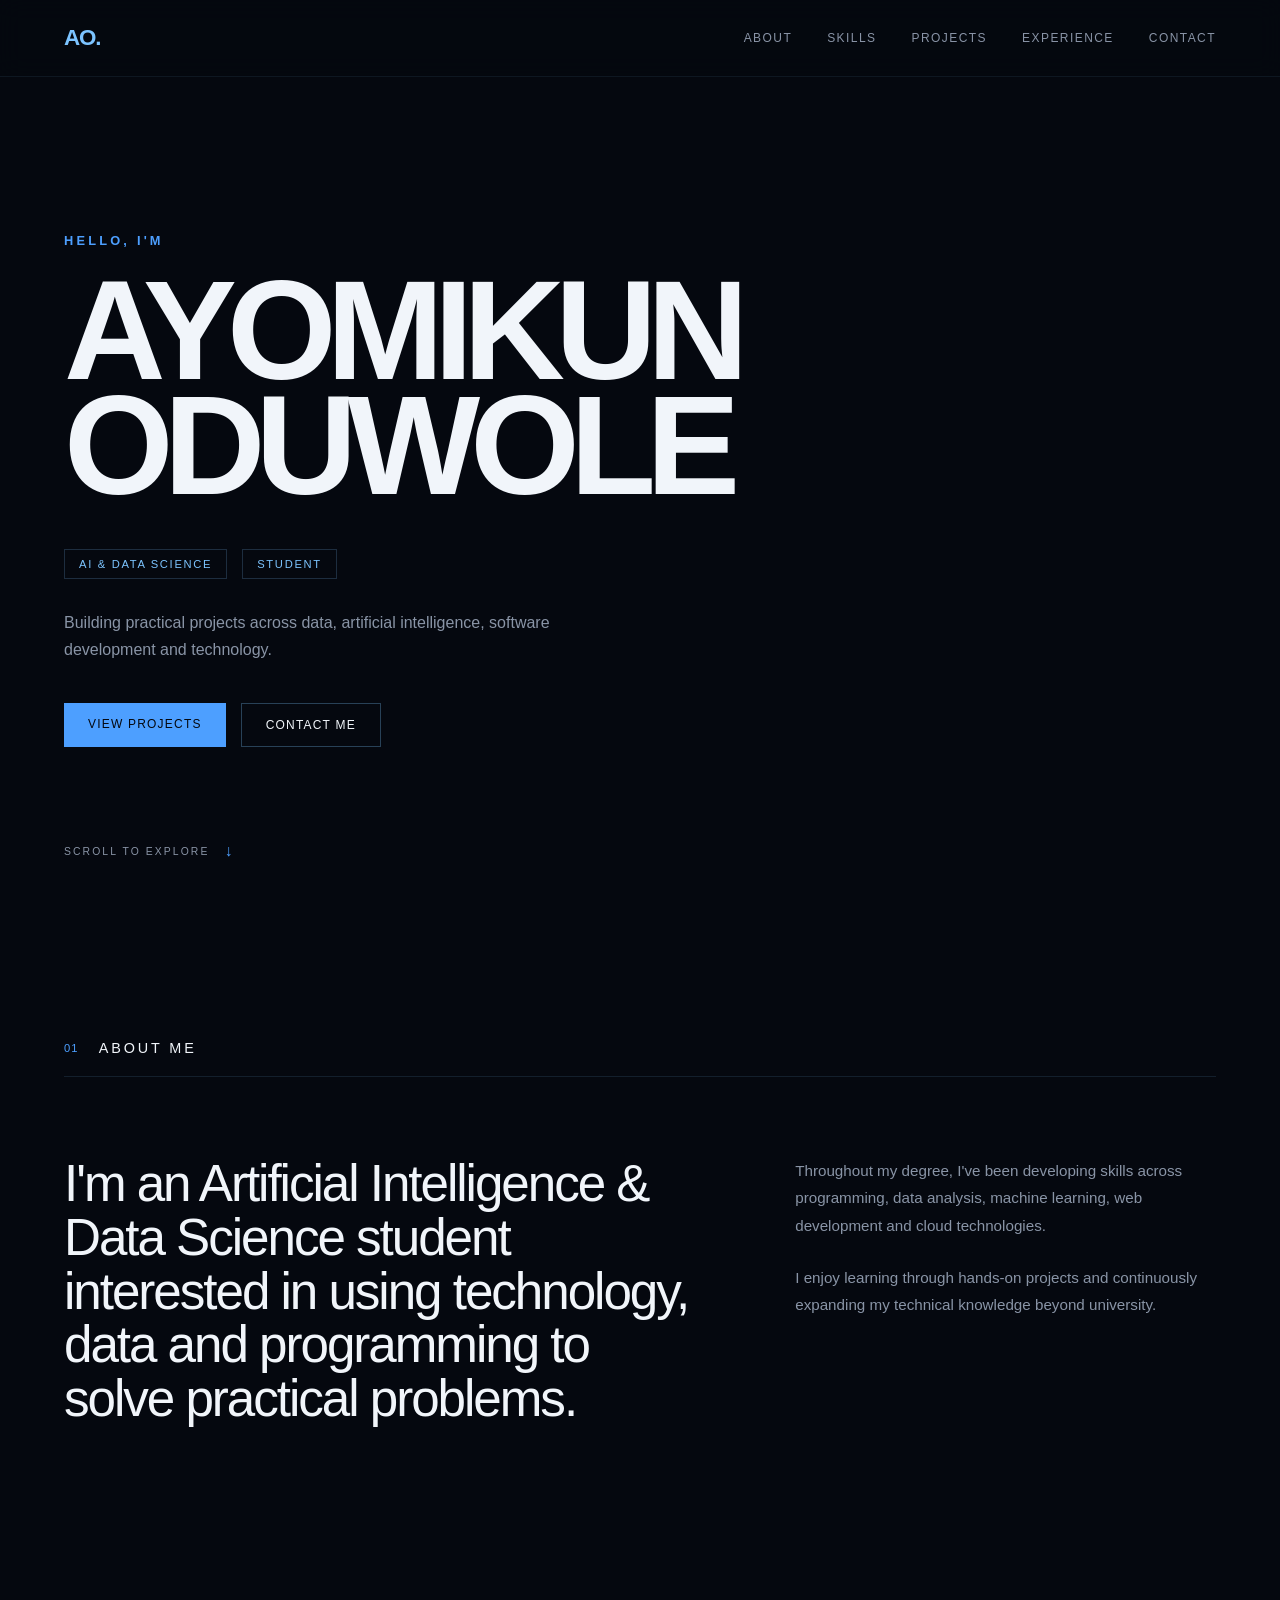
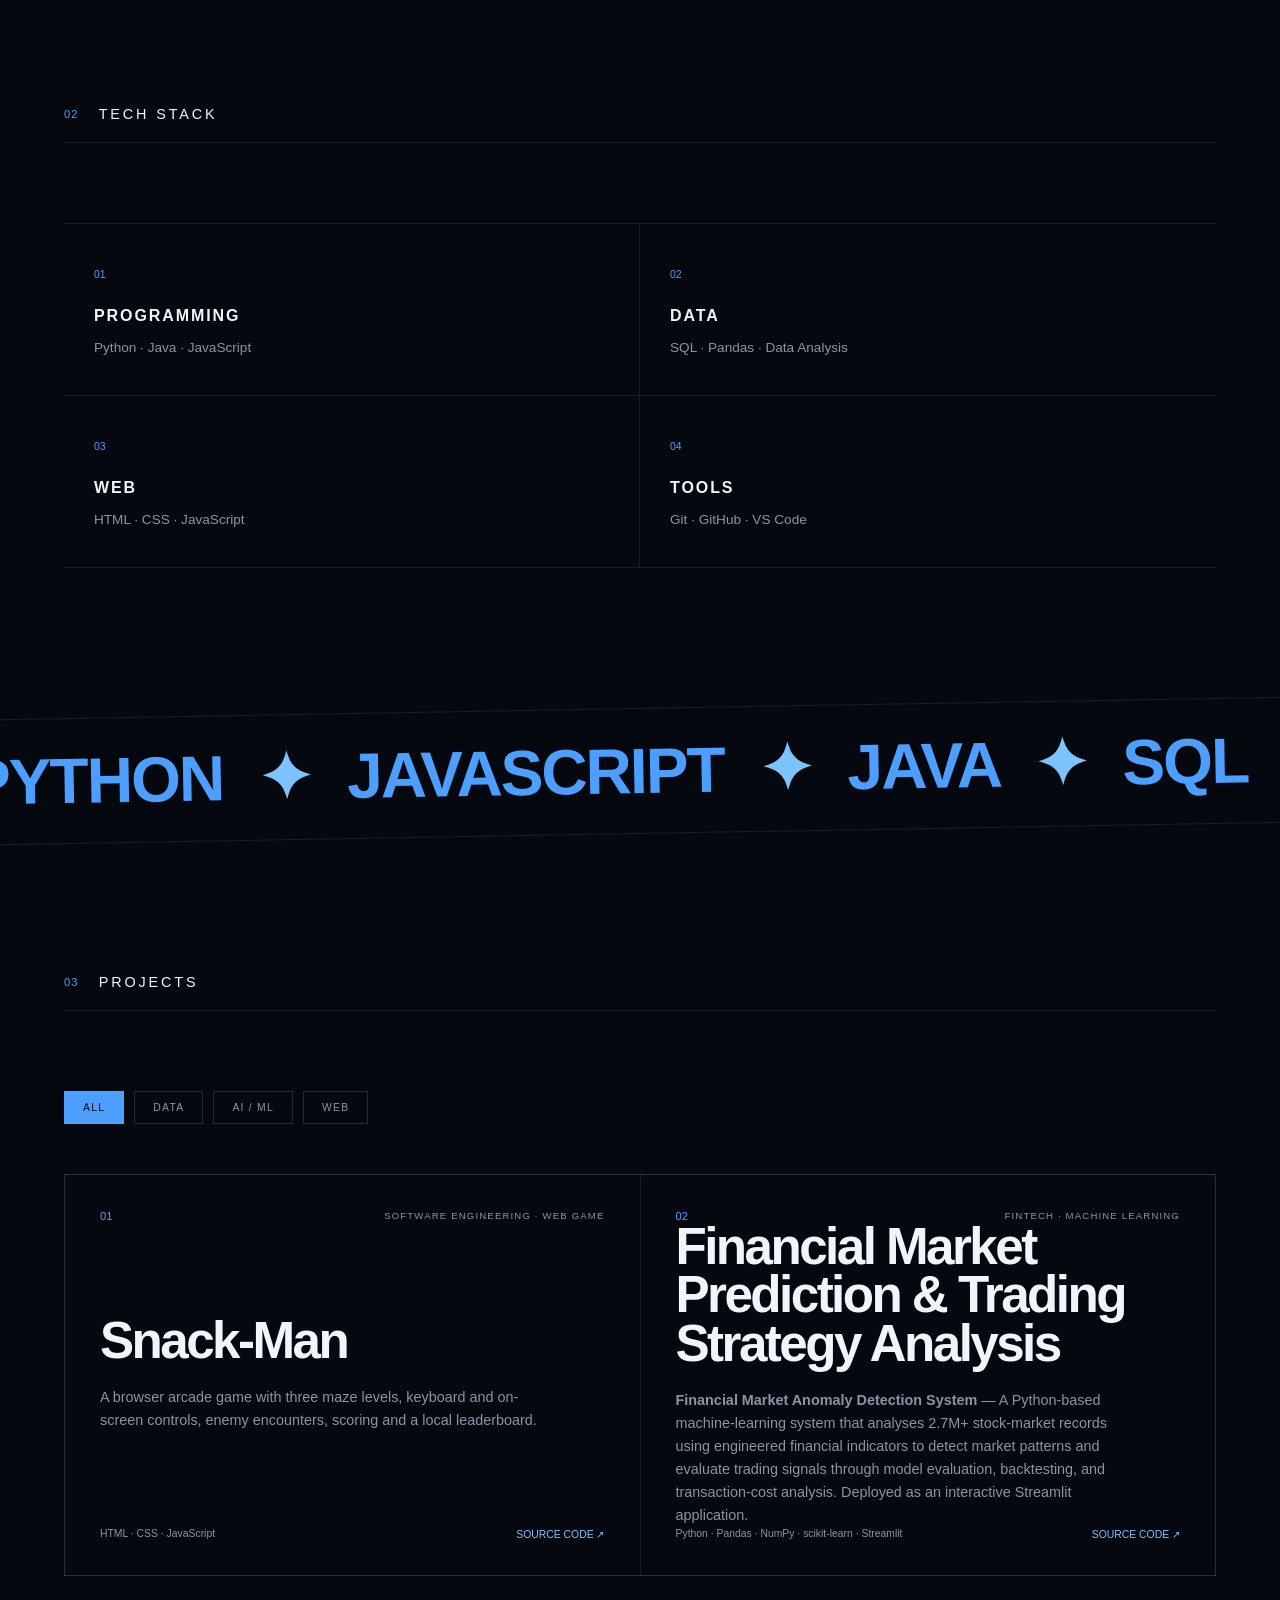
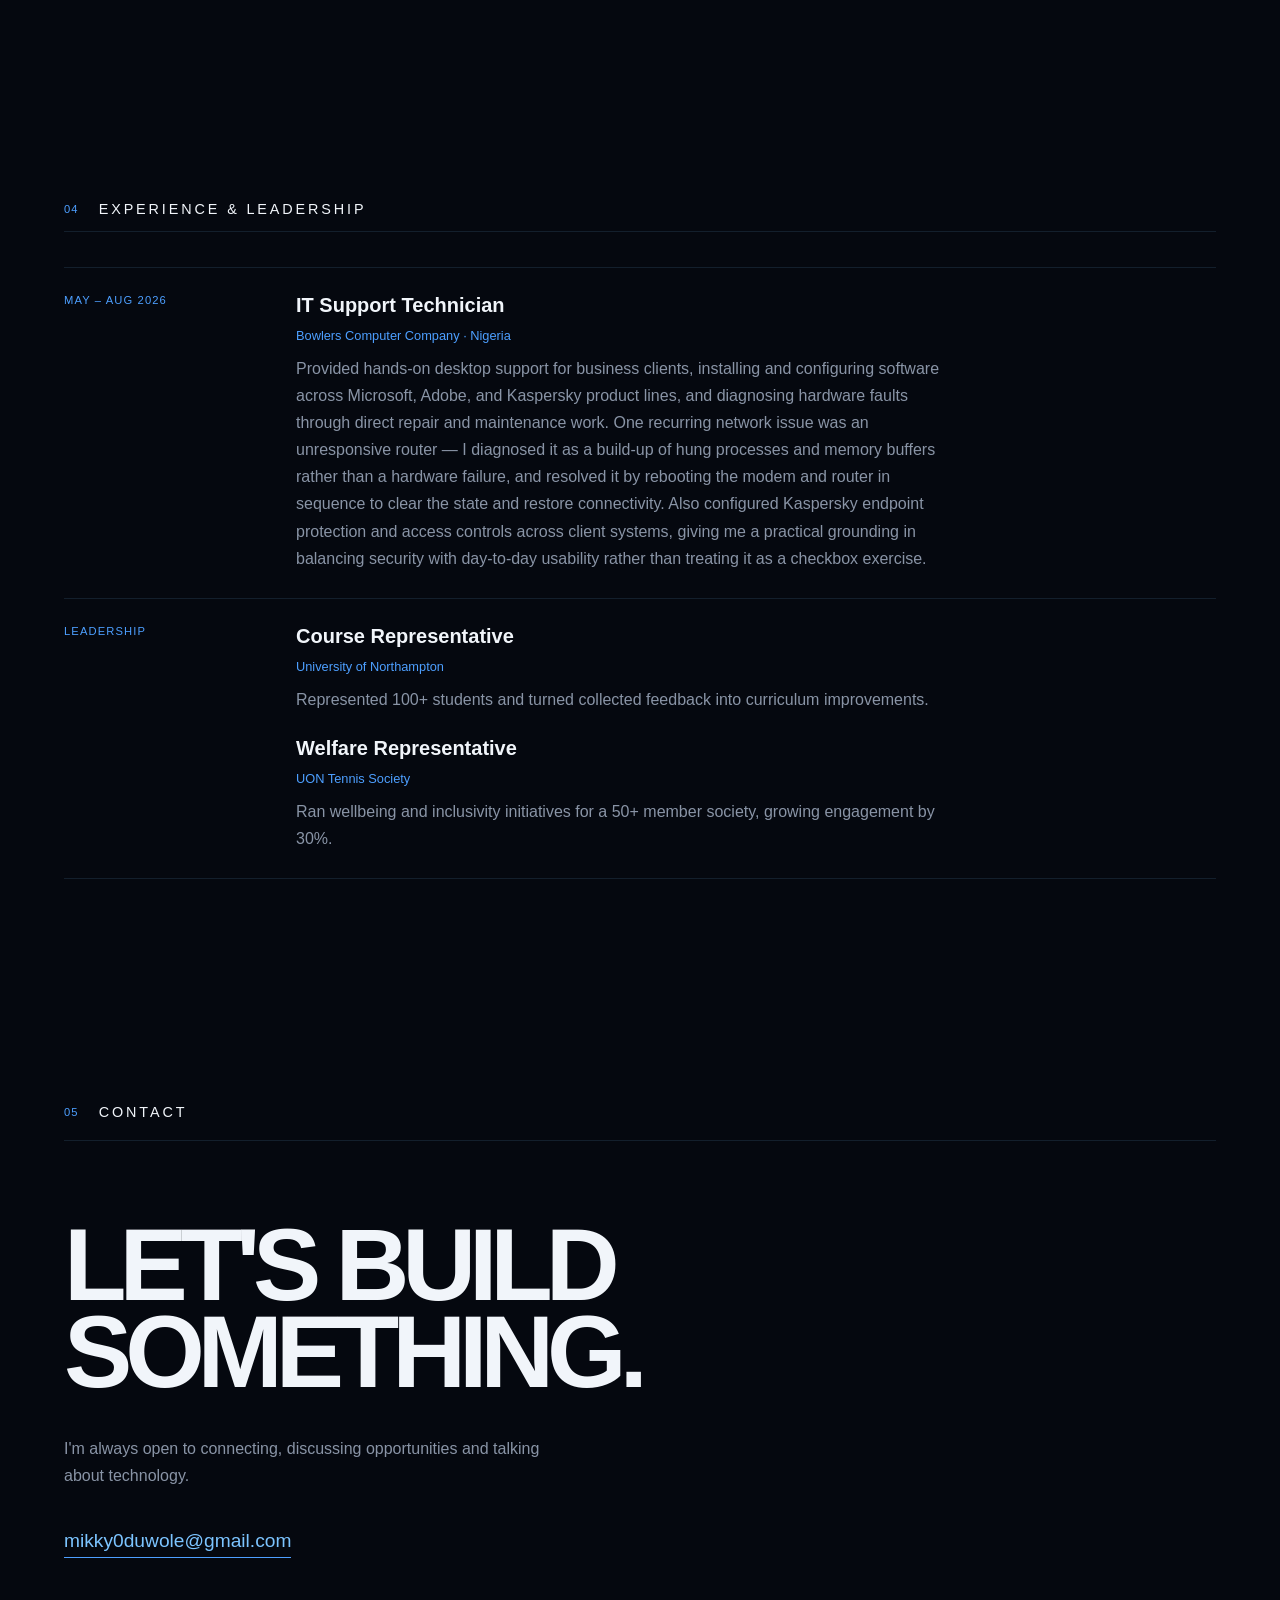
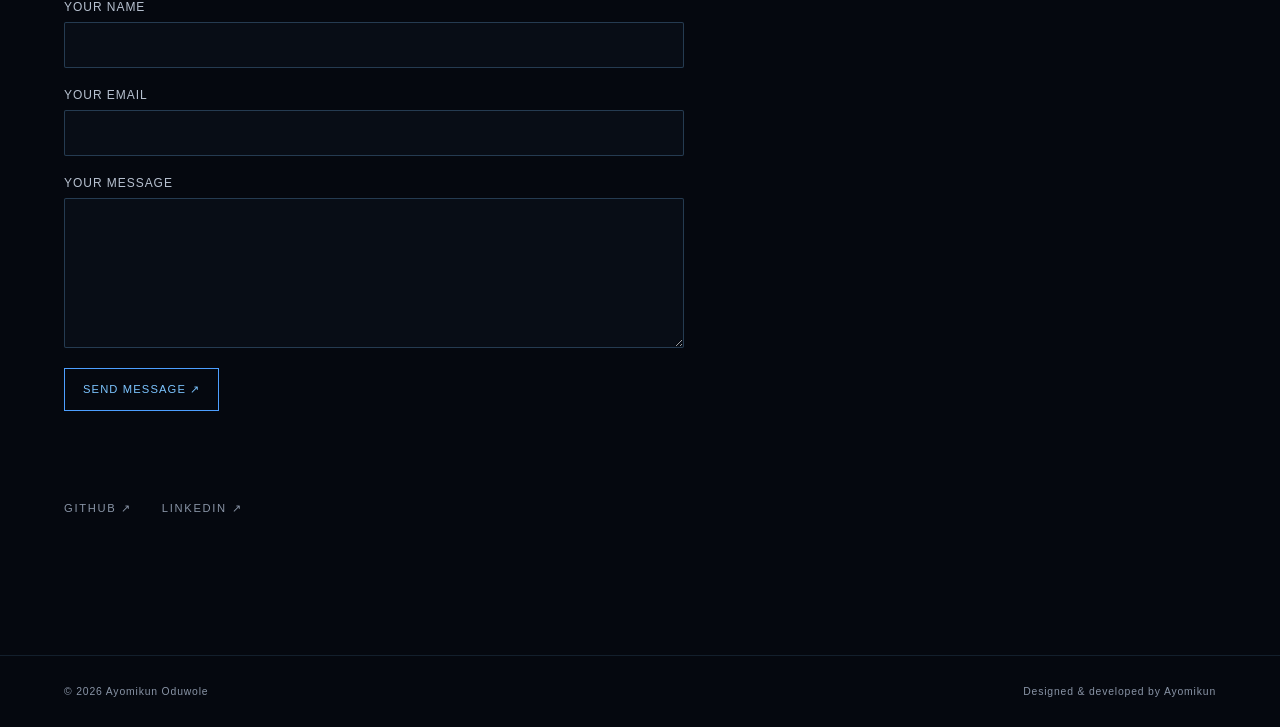
==== commit 56ad25b1: "fixing experience section" ====
--- a/index.html
+++ b/index.html
@@ -596,63 +596,35 @@
                 </span>
 
                 <h2>
-                    EXPERIENCE
+                    EXPERIENCE &amp; LEADERSHIP
                 </h2>
 
             </div>
 
 
             <div class="experience-list">
-
-
                 <article class="experience-item">
-
-                    <div class="experience-date">
-                        2025 — 2026
-                    </div>
-
+                    <div class="experience-date">MAY – AUG 2026</div>
                     <div class="experience-content">
-
-                        <h3>
-                            Retail & Customer Service
-                        </h3>
-
-                        <p>
-                            Developed communication, teamwork,
-                            problem-solving and customer service
-                            skills through professional experience.
-                        </p>
-
-                    </div>
-
+                        <h3>IT Support Technician</h3>
+                        <p class="experience-organization">Bowlers Computer Company · Nigeria</p>
+                        <p>Provided hands-on desktop support for business clients, installing and configuring software across Microsoft, Adobe, and Kaspersky product lines, and diagnosing hardware faults through direct repair and maintenance work. One recurring network issue was an unresponsive router — I diagnosed it as a build-up of hung processes and memory buffers rather than a hardware failure, and resolved it by rebooting the modem and router in sequence to clear the state and restore connectivity. Also configured Kaspersky endpoint protection and access controls across client systems, giving me a practical grounding in balancing security with day-to-day usability rather than treating it as a checkbox exercise.</p>
+                    </div>
                 </article>
 
-
                 <article class="experience-item">
-
-                    <div class="experience-date">
-                        2026
-                    </div>
-
+                    <div class="experience-date">LEADERSHIP</div>
                     <div class="experience-content">
-
-                        <h3>
-                            AI & Data Science
-                        </h3>
-
-                        <p>
-                            Developed academic and personal projects
-                            involving programming, data analysis
-                            and software development.
-                        </p>
-
-                    </div>
-
+                        <h3>Course Representative</h3>
+                        <p class="experience-organization">University of Northampton</p>
+                        <p>Represented 100+ students and turned collected feedback into curriculum improvements.</p>
+
+                        <h3 class="leadership-role">Welfare Representative</h3>
+                        <p class="experience-organization">UON Tennis Society</p>
+                        <p>Ran wellbeing and inclusivity initiatives for a 50+ member society, growing engagement by 30%.</p>
+                    </div>
                 </article>
-
-
-            </div>
-
+            </div>
         </section>
 
 
@@ -693,6 +665,25 @@
 
                 </a>
 
+                <form class="contact-form" id="contact-form" action="https://formsubmit.co/mikky0duwole@gmail.com" method="POST">
+                    <input type="hidden" name="_subject" value="New message from your portfolio">
+                    <input type="text" name="_honey" tabindex="-1" autocomplete="off" class="contact-honeypot" aria-hidden="true">
+                    <div class="contact-form-field">
+                        <label for="contact-name">Your name</label>
+                        <input id="contact-name" name="name" type="text" autocomplete="name" maxlength="100" required>
+                    </div>
+                    <div class="contact-form-field">
+                        <label for="contact-sender-email">Your email</label>
+                        <input id="contact-sender-email" name="email" type="email" autocomplete="email" inputmode="email" pattern="[^@\s]+@[^@\s]+\.[^@\s]+" title="Enter an email address with a domain, such as name@example.com." required>
+                    </div>
+                    <div class="contact-form-field">
+                        <label for="contact-message">Your message</label>
+                        <textarea id="contact-message" name="message" rows="6" maxlength="3000" required></textarea>
+                    </div>
+                    <button class="contact-submit" type="submit">SEND MESSAGE ↗</button>
+                    <p class="contact-form-status" id="contact-form-status" role="status" aria-live="polite"></p>
+                </form>
+
 
                 <div class="social-links">
 
--- a/css/main.css
+++ b/css/main.css
@@ -1048,6 +1048,16 @@
     border-top: 1px solid rgba(124, 196, 255, 0.12);
 }
 
+.experience {
+    padding-top: 85px;
+    padding-bottom: 85px;
+}
+
+.experience .section-header {
+    margin-bottom: 35px;
+    padding-bottom: 14px;
+}
+
 
 /*
    Each experience entry uses two columns:
@@ -1065,6 +1075,11 @@
     padding: 50px 0;
 
     border-bottom: 1px solid rgba(124, 196, 255, 0.12);
+}
+
+.experience .experience-item {
+    gap: 32px;
+    padding: 26px 0;
 }
 
 
@@ -1080,9 +1095,19 @@
 
 /* Experience title */
 .experience-content h3 {
-    font-size: 1.5rem;
-
-    margin-bottom: 15px;
+    font-size: 1.25rem;
+
+    margin-bottom: 8px;
+}
+
+.experience-content .leadership-role {
+    margin-top: 24px;
+}
+
+.experience-organization {
+    margin-bottom: 8px;
+    color: #4D9FFF !important;
+    font-size: 0.8rem;
 }
 
 
@@ -1152,6 +1177,86 @@
     padding-bottom: 5px;
 }
 
+.contact-form {
+    display: grid;
+    gap: 20px;
+    width: min(100%, 620px);
+    margin-top: 42px;
+}
+
+.contact-honeypot {
+    position: absolute;
+    left: -10000px;
+    width: 1px;
+    height: 1px;
+    overflow: hidden;
+}
+
+.contact-form-field {
+    display: grid;
+    gap: 8px;
+}
+
+.contact-form-field label {
+    color: #B7C1D0;
+    font-size: 0.75rem;
+    letter-spacing: 0.08em;
+    text-transform: uppercase;
+}
+
+.contact-form-field input,
+.contact-form-field textarea {
+    width: 100%;
+    padding: 13px 14px;
+    border: 1px solid rgba(124, 196, 255, 0.25);
+    border-radius: 2px;
+    background: #080D16;
+    color: #F1F5FA;
+    font: inherit;
+}
+
+.contact-form-field textarea {
+    min-height: 150px;
+    resize: vertical;
+}
+
+.contact-form-field input:focus,
+.contact-form-field textarea:focus {
+    outline: 2px solid #4D9FFF;
+    outline-offset: 2px;
+}
+
+.contact-submit {
+    justify-self: start;
+    padding: 14px 18px;
+    border: 1px solid #4D9FFF;
+    background: transparent;
+    color: #7CC4FF;
+    font-size: 0.7rem;
+    letter-spacing: 0.1em;
+    cursor: pointer;
+    transition: background 0.2s ease, color 0.2s ease;
+}
+
+.contact-submit:hover,
+.contact-submit:focus-visible {
+    background: #4D9FFF;
+    color: #05080F;
+}
+
+.contact-submit:disabled {
+    cursor: wait;
+    opacity: 0.65;
+}
+
+.contact-form-status {
+    min-height: 1.5em;
+    margin: 0;
+    color: #B7C1D0;
+    font-size: 0.9rem;
+    line-height: 1.5;
+}
+
 
 /* GitHub and LinkedIn container */
 .social-links {
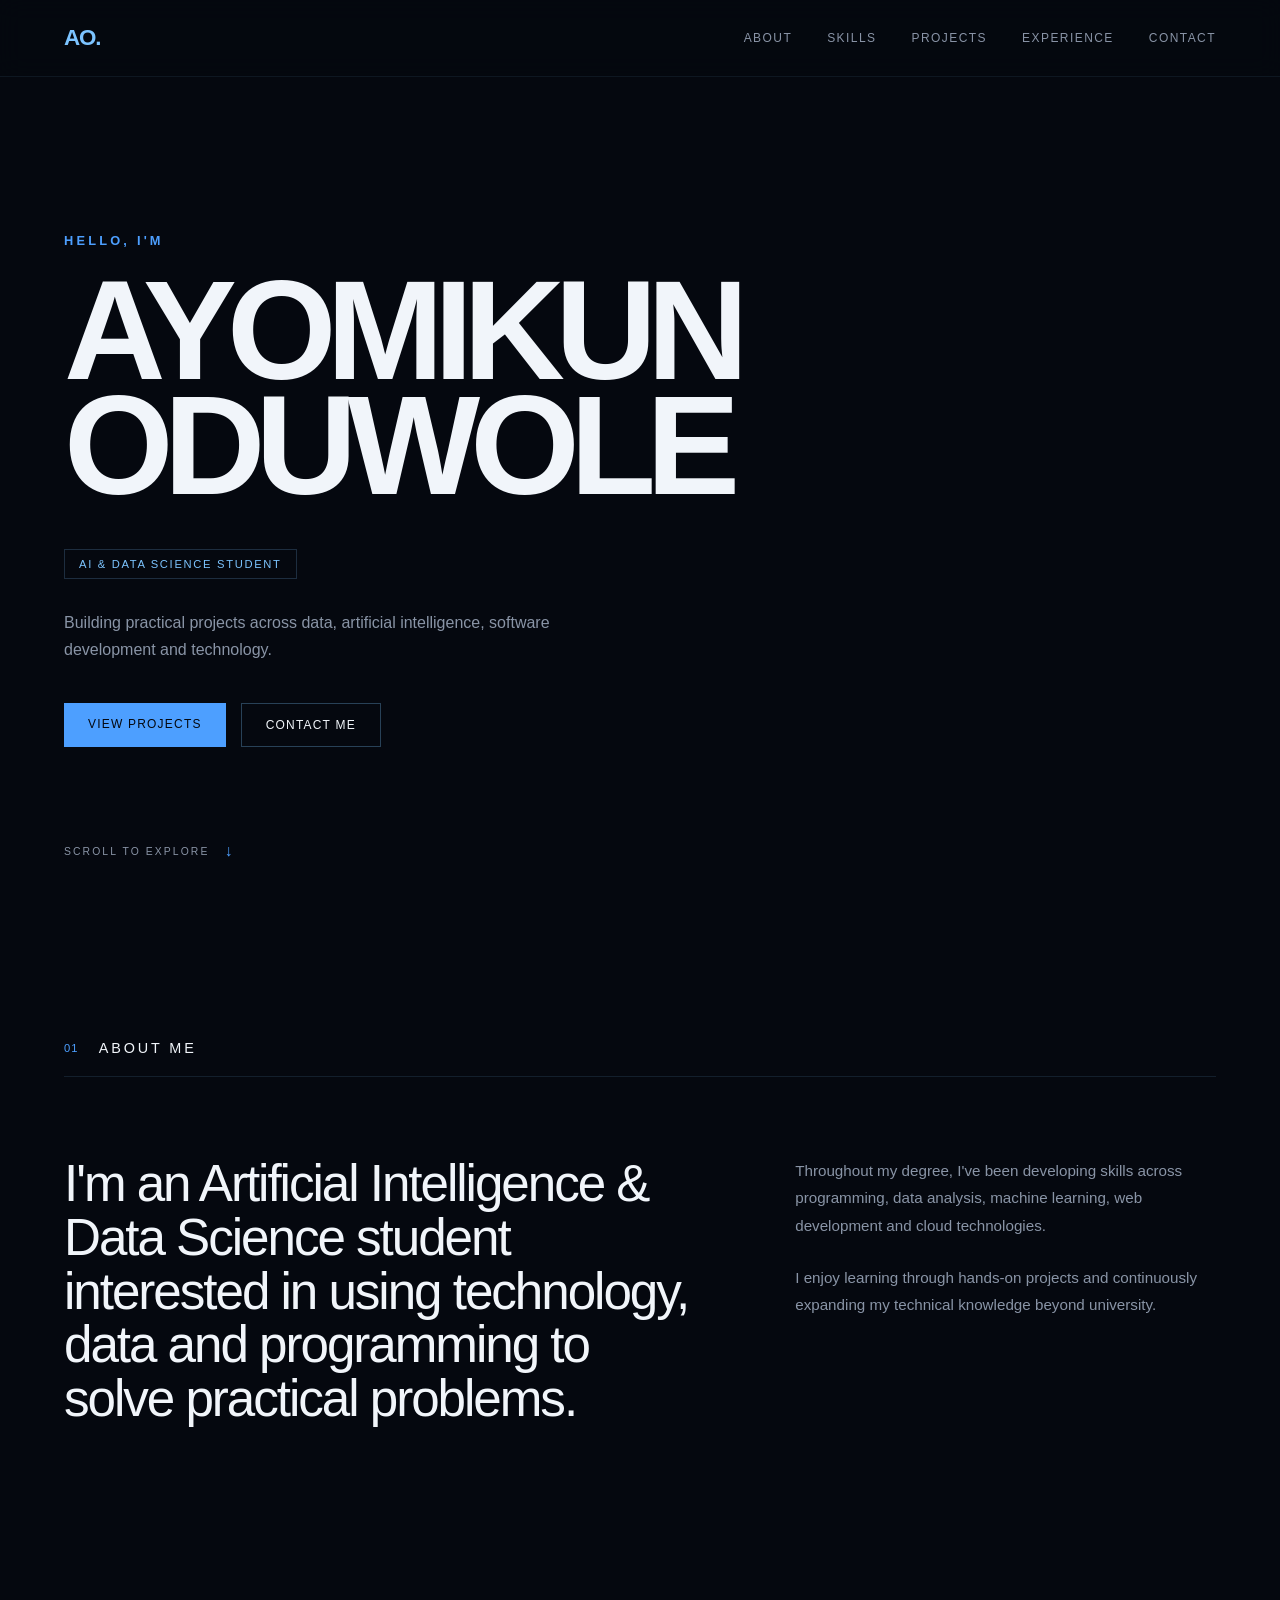
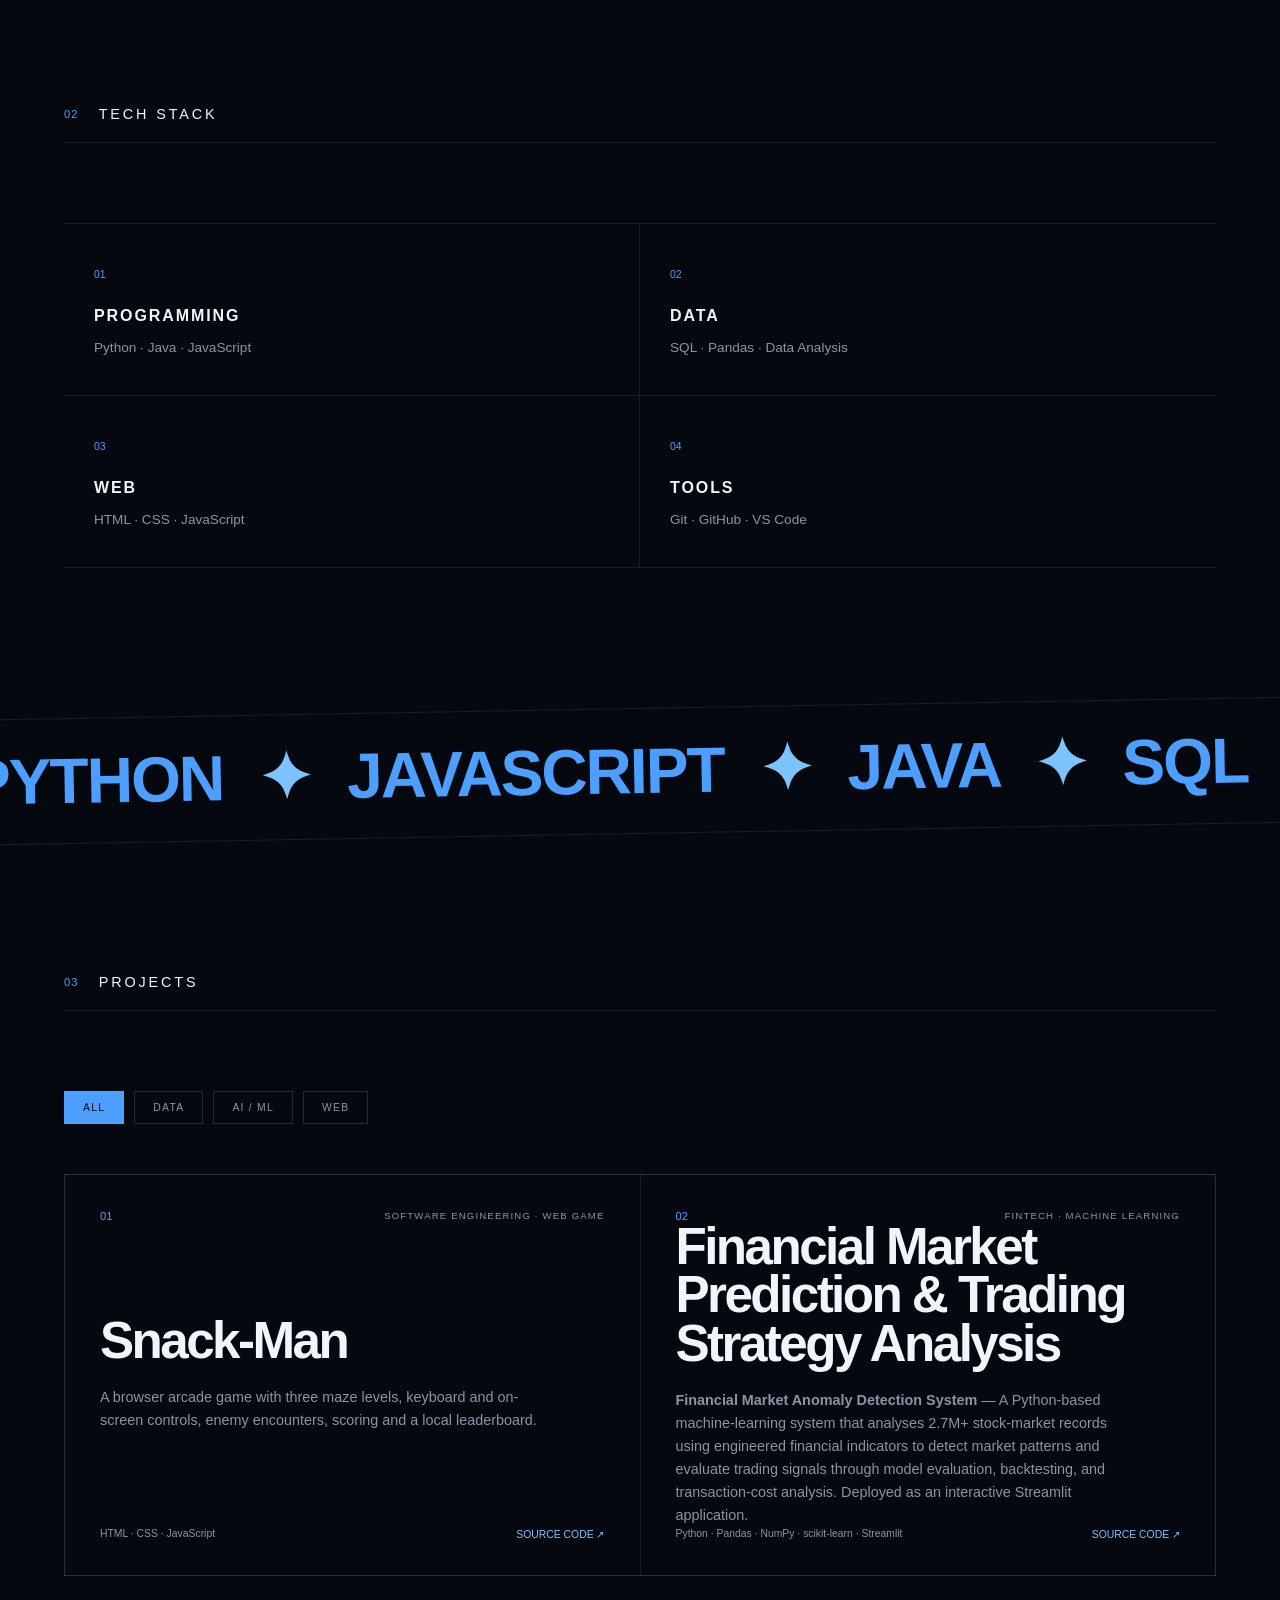
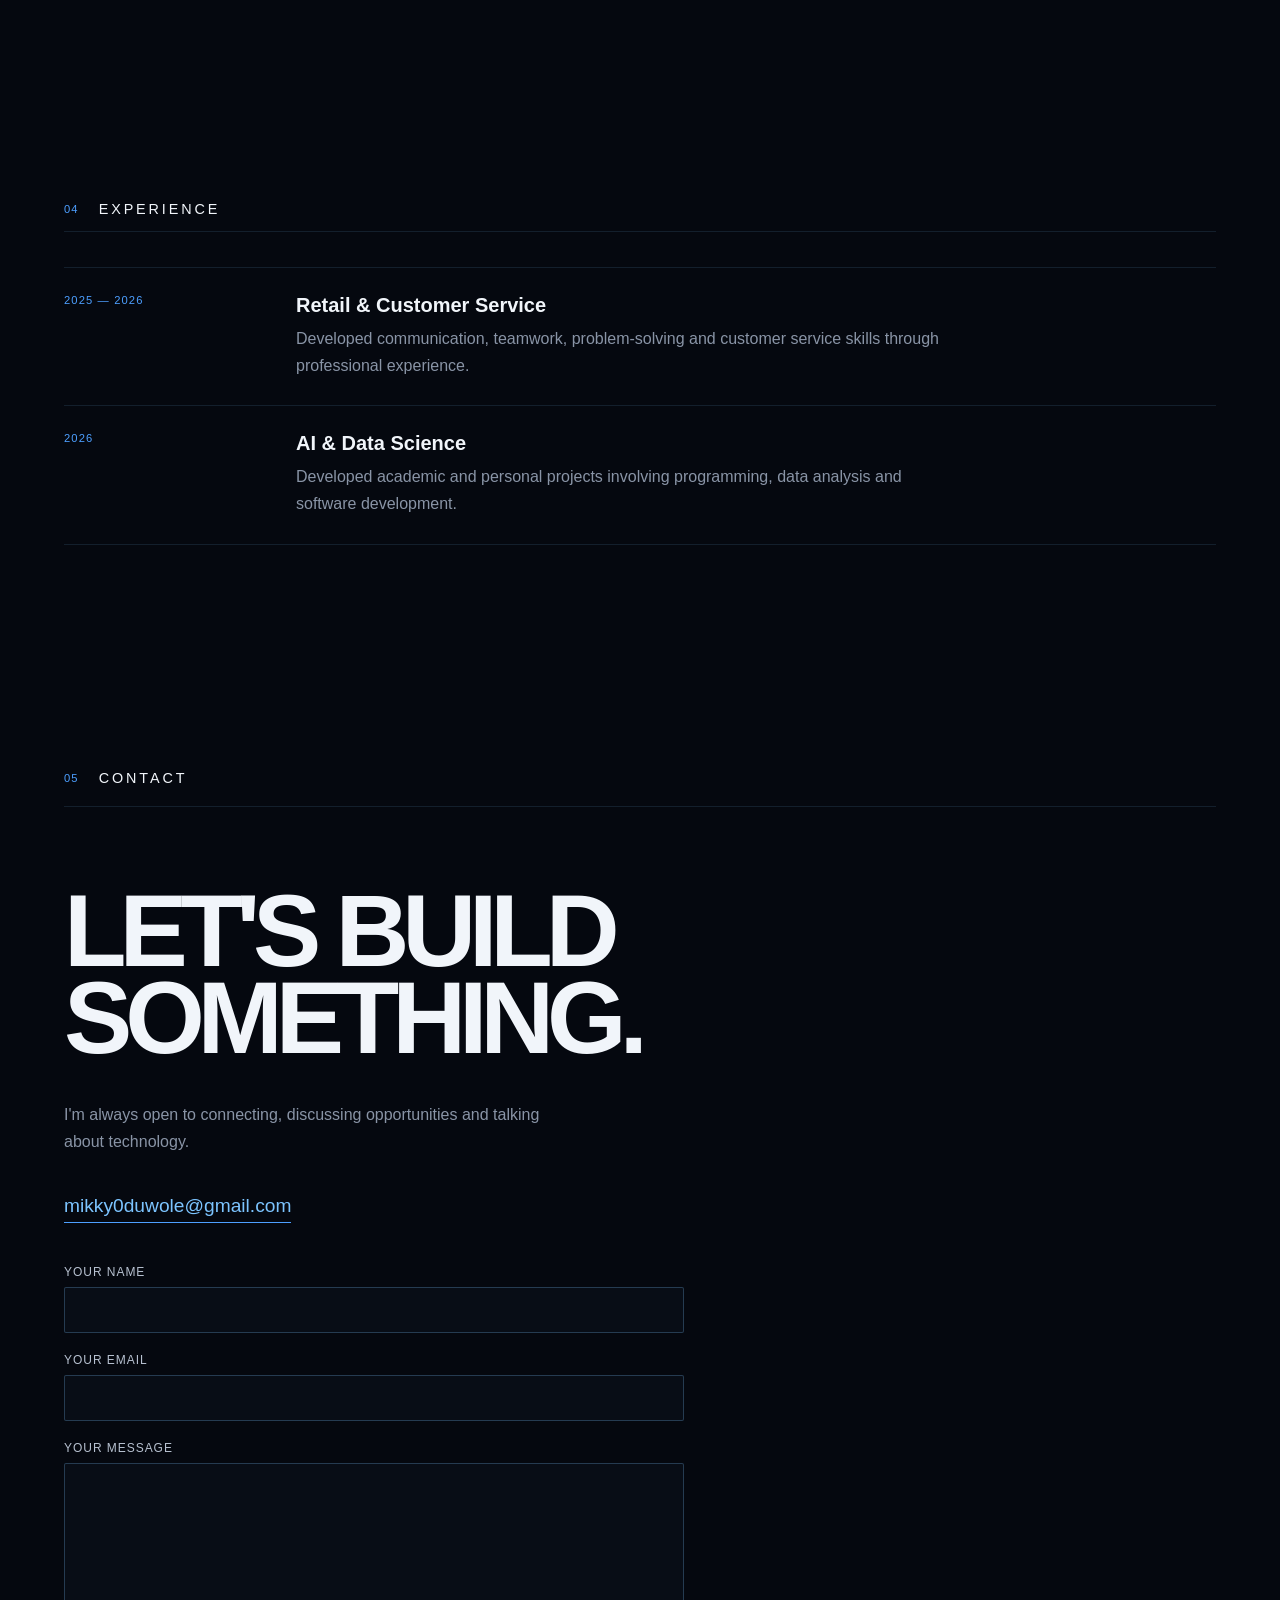
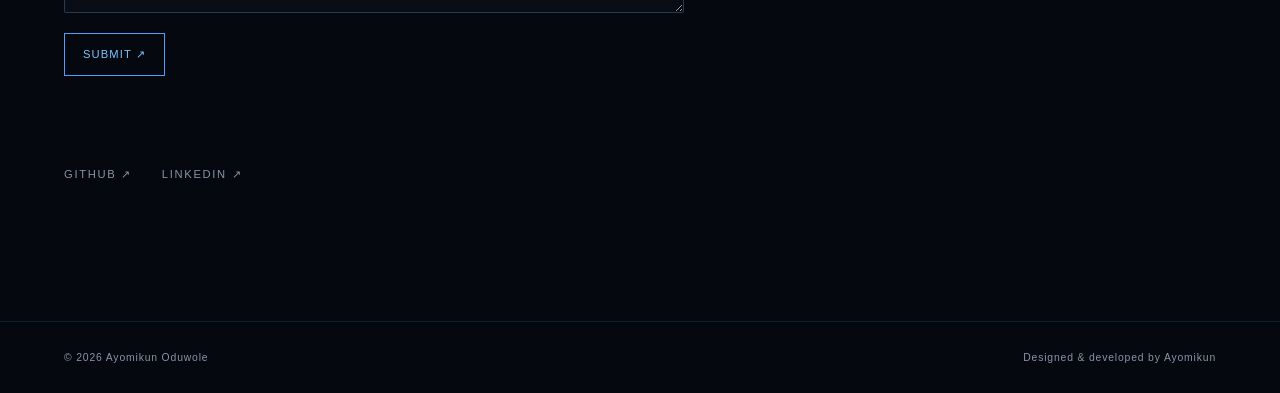
==== commit 47242dec: "EDIT MY INDEX" ====
--- a/index.html
+++ b/index.html
@@ -65,9 +65,9 @@
 
                 <div class="hero-role">
 
-                    <span>AI & DATA SCIENCE</span>
-
-                    <span>STUDENT</span>
+                    <span>AI & DATA SCIENCE STUDENT</span>
+
+
 
                 </div>
 
@@ -340,22 +340,29 @@
 
                 <!-- SNACK-MAN -->
                 <article class="project-card" data-category="web">
-                    <button class="project-card-trigger" type="button" aria-haspopup="dialog" aria-label="Open Snack-Man project details"></button>
+                    <button class="project-card-trigger" type="button" aria-haspopup="dialog"
+                        aria-label="Open Snack-Man project details"></button>
                     <div class="project-top">
                         <span class="project-number">01</span>
                         <span class="project-type">SOFTWARE ENGINEERING · WEB GAME</span>
                     </div>
                     <div class="project-content">
                         <h3>Snack-Man</h3>
-                        <p>A browser arcade game with three maze levels, keyboard and on-screen controls, enemy encounters, scoring and a local leaderboard.</p>
+                        <p>A browser arcade game with three maze levels, keyboard and on-screen controls, enemy
+                            encounters, scoring and a local leaderboard.</p>
                     </div>
                     <div class="project-footer">
                         <span>HTML · CSS · JavaScript</span>
-                        <a class="project-source-link" href="https://github.com/MikkyXCode/Snacck---Man" target="_blank" rel="noopener noreferrer">SOURCE CODE ↗</a>
+                        <a class="project-source-link" href="https://github.com/MikkyXCode/Snacck---Man" target="_blank"
+                            rel="noopener noreferrer">SOURCE CODE ↗</a>
                     </div>
                     <template class="project-details">
-                        <p>A browser-based arcade game inspired by the classic Pac-Man concept, built from scratch using <strong>HTML, CSS and JavaScript</strong>.</p>
-                        <p>The project focuses on implementing interactive gameplay, game-state management, collision detection, scoring, multiple levels, enemy behaviour and a persistent leaderboard without relying on a game engine.</p>
+                        <p>A browser-based arcade game inspired by the classic Pac-Man concept, built from scratch using
+                            <strong>HTML, CSS and JavaScript</strong>.
+                        </p>
+                        <p>The project focuses on implementing interactive gameplay, game-state management, collision
+                            detection, scoring, multiple levels, enemy behaviour and a persistent leaderboard without
+                            relying on a game engine.</p>
 
                         <h3>Features</h3>
                         <ul>
@@ -390,18 +397,26 @@
                             <li>Collisions and enemy states</li>
                             <li>Level progression</li>
                         </ul>
-                        <p>When the player collects all available points in a maze, the game progresses to the next level. Enemy speed increases as the player advances, creating progressively more difficult gameplay.</p>
-                        <p>When an enemy is in a scared state, the player can collect it for additional points rather than losing a life.</p>
+                        <p>When the player collects all available points in a maze, the game progresses to the next
+                            level. Enemy speed increases as the player advances, creating progressively more difficult
+                            gameplay.</p>
+                        <p>When an enemy is in a scared state, the player can collect it for additional points rather
+                            than losing a life.</p>
 
                         <h3>Leaderboard</h3>
-                        <p>Snack-Man includes a persistent leaderboard implemented using the browser's <code>localStorage</code> API. Players can enter their name after a game and save their score. Scores are sorted from highest to lowest and the system retains the <strong>top 10 scores</strong>.</p>
+                        <p>Snack-Man includes a persistent leaderboard implemented using the browser's
+                            <code>localStorage</code> API. Players can enter their name after a game and save their
+                            score. Scores are sorted from highest to lowest and the system retains the <strong>top 10
+                                scores</strong>.
+                        </p>
                         <p>This demonstrates client-side data persistence without requiring a backend database.</p>
 
                         <h3>Technologies</h3>
                         <ul>
                             <li><strong>HTML5</strong> — page structure and game interface</li>
                             <li><strong>CSS3</strong> — layout, styling and responsive presentation</li>
-                            <li><strong>JavaScript</strong> — gameplay logic, game state, movement, collision detection, scoring and leaderboard functionality</li>
+                            <li><strong>JavaScript</strong> — gameplay logic, game state, movement, collision detection,
+                                scoring and leaderboard functionality</li>
                             <li><strong>Web Storage API</strong> — persistent local leaderboard data</li>
                             <li><strong>Git and GitHub</strong> — source control and project development</li>
                         </ul>
@@ -421,7 +436,8 @@
                         <p>No backend server or additional dependencies are required.</p>
 
                         <h3>What I Learned</h3>
-                        <p>This project strengthened my practical JavaScript and front-end development skills, particularly:</p>
+                        <p>This project strengthened my practical JavaScript and front-end development skills,
+                            particularly:</p>
                         <ul>
                             <li>Managing complex application state</li>
                             <li>Implementing game logic</li>
@@ -434,37 +450,55 @@
                         </ul>
 
                         <h3>Author</h3>
-                        <p><strong>Ayomikun Oduwole</strong><br>AI &amp; Data Science student interested in AI, Data Science, Software Engineering and Technology.</p>
-                        <a href="https://github.com/MikkyXCode/Snacck---Man" target="_blank" rel="noopener noreferrer">View the Snack-Man source code ↗</a>
+                        <p><strong>Ayomikun Oduwole</strong><br>AI &amp; Data Science student interested in AI, Data
+                            Science, Software Engineering and Technology.</p>
+                        <a href="https://github.com/MikkyXCode/Snacck---Man" target="_blank"
+                            rel="noopener noreferrer">View the Snack-Man source code ↗</a>
                     </template>
                 </article>
 
                 <!-- FINANCIAL MARKET PREDICTION AND STRATEGY ANALYSIS -->
                 <article class="project-card" data-category="data ai">
-                    <button class="project-card-trigger" type="button" aria-haspopup="dialog" aria-label="Open Financial Market Prediction project details"></button>
+                    <button class="project-card-trigger" type="button" aria-haspopup="dialog"
+                        aria-label="Open Financial Market Prediction project details"></button>
                     <div class="project-top">
                         <span class="project-number">02</span>
                         <span class="project-type">FINTECH · MACHINE LEARNING</span>
                     </div>
                     <div class="project-content">
                         <h3>Financial Market Prediction &amp; Trading Strategy Analysis</h3>
-                        <p><strong>Financial Market Anomaly Detection System</strong> — A Python-based machine-learning system that analyses 2.7M+ stock-market records using engineered financial indicators to detect market patterns and evaluate trading signals through model evaluation, backtesting, and transaction-cost analysis. Deployed as an interactive Streamlit application.</p>
+                        <p><strong>Financial Market Anomaly Detection System</strong> — A Python-based machine-learning
+                            system that analyses 2.7M+ stock-market records using engineered financial indicators to
+                            detect market patterns and evaluate trading signals through model evaluation, backtesting,
+                            and transaction-cost analysis. Deployed as an interactive Streamlit application.</p>
                     </div>
                     <div class="project-footer">
                         <span>Python · Pandas · NumPy · scikit-learn · Streamlit</span>
-                        <a class="project-source-link" href="https://github.com/MikkyXCode/financial-market-prediction-and-trading-strategy-analysis-syste" target="_blank" rel="noopener noreferrer">SOURCE CODE ↗</a>
+                        <a class="project-source-link"
+                            href="https://github.com/MikkyXCode/financial-market-prediction-and-trading-strategy-analysis-syste"
+                            target="_blank" rel="noopener noreferrer">SOURCE CODE ↗</a>
                     </div>
                     <template class="project-details">
                         <h3>Overview</h3>
-                        <p>This project investigates whether historical stock-market data and technical indicators can predict next-day stock price direction and generate a systematic trading strategy.</p>
-                        <p>A machine-learning pipeline cleans and prepares market data, engineers indicators, predicts whether the next trading day's close will rise or fall, compares models against a baseline, backtests the signal, and evaluates risk, trading frequency and transaction-cost sensitivity.</p>
-                        <p>The focus is on evaluating the practical usefulness and limitations of machine-learning signals rather than assuming that prediction accuracy translates into profitable trading.</p>
+                        <p>This project investigates whether historical stock-market data and technical indicators can
+                            predict next-day stock price direction and generate a systematic trading strategy.</p>
+                        <p>A machine-learning pipeline cleans and prepares market data, engineers indicators, predicts
+                            whether the next trading day's close will rise or fall, compares models against a baseline,
+                            backtests the signal, and evaluates risk, trading frequency and transaction-cost
+                            sensitivity.</p>
+                        <p>The focus is on evaluating the practical usefulness and limitations of machine-learning
+                            signals rather than assuming that prediction accuracy translates into profitable trading.
+                        </p>
 
                         <h3>Research Question</h3>
-                        <p><em>Can historical technical indicators provide useful machine-learning signals for predicting next-day stock price direction, and do those signals translate into a viable trading strategy after considering risk and transaction costs?</em></p>
+                        <p><em>Can historical technical indicators provide useful machine-learning signals for
+                                predicting next-day stock price direction, and do those signals translate into a viable
+                                trading strategy after considering risk and transaction costs?</em></p>
 
                         <h3>Dataset</h3>
-                        <p>The dataset contains approximately 2.7 million daily observations across publicly traded companies from January 2000 to February 2026. Variables include ticker, date, open, high, low, close, adjusted close and volume. The raw dataset is excluded because of its size.</p>
+                        <p>The dataset contains approximately 2.7 million daily observations across publicly traded
+                            companies from January 2000 to February 2026. Variables include ticker, date, open, high,
+                            low, close, adjusted close and volume. The raw dataset is excluded because of its size.</p>
 
                         <h3>Feature Engineering</h3>
                         <ul>
@@ -475,59 +509,121 @@
                             <li>Price relative to the 20-day and 50-day moving averages</li>
                             <li>20-day versus 50-day moving average</li>
                         </ul>
-                        <p>The target is the next trading day's closing-price direction: 0 for down and 1 for up. Data was split chronologically into training and testing sets to avoid using future observations during training.</p>
+                        <p>The target is the next trading day's closing-price direction: 0 for down and 1 for up. Data
+                            was split chronologically into training and testing sets to avoid using future observations
+                            during training.</p>
 
                         <h3>Models</h3>
-                        <p>The project evaluates a majority-class baseline, Logistic Regression, Random Forest, improved Random Forest and final Random Forest. The baseline achieved approximately 51.55% test accuracy; the final Random Forest achieved approximately 50.44%. The technical features did not provide strong out-of-sample predictive power for next-day direction.</p>
+                        <p>The project evaluates a majority-class baseline, Logistic Regression, Random Forest, improved
+                            Random Forest and final Random Forest. The baseline achieved approximately 51.55% test
+                            accuracy; the final Random Forest achieved approximately 50.44%. The technical features did
+                            not provide strong out-of-sample predictive power for next-day direction.</p>
 
                         <h3>Trading Strategy and Gross Backtest Results</h3>
-                        <p>The final model's predictions become a simple long-only signal: prediction 1 means holding the stock for the following trading day; prediction 0 means remaining in cash. Results are compared with buy-and-hold for each ticker.</p>
+                        <p>The final model's predictions become a simple long-only signal: prediction 1 means holding
+                            the stock for the following trading day; prediction 0 means remaining in cash. Results are
+                            compared with buy-and-hold for each ticker.</p>
                         <div class="project-table-wrap">
                             <table>
-                                <thead><tr><th>Metric</th><th>Strategy</th><th>Buy &amp; Hold</th></tr></thead>
+                                <thead>
+                                    <tr>
+                                        <th>Metric</th>
+                                        <th>Strategy</th>
+                                        <th>Buy &amp; Hold</th>
+                                    </tr>
+                                </thead>
                                 <tbody>
-                                    <tr><td>Average return</td><td>40.84%</td><td>74.68%</td></tr>
-                                    <tr><td>Median return</td><td>28.78%</td><td>44.94%</td></tr>
-                                    <tr><td>Average max drawdown</td><td>-38.85%</td><td>-45.39%</td></tr>
-                                    <tr><td>Average Sharpe ratio</td><td>0.360</td><td>0.425</td></tr>
+                                    <tr>
+                                        <td>Average return</td>
+                                        <td>40.84%</td>
+                                        <td>74.68%</td>
+                                    </tr>
+                                    <tr>
+                                        <td>Median return</td>
+                                        <td>28.78%</td>
+                                        <td>44.94%</td>
+                                    </tr>
+                                    <tr>
+                                        <td>Average max drawdown</td>
+                                        <td>-38.85%</td>
+                                        <td>-45.39%</td>
+                                    </tr>
+                                    <tr>
+                                        <td>Average Sharpe ratio</td>
+                                        <td>0.360</td>
+                                        <td>0.425</td>
+                                    </tr>
                                 </tbody>
                             </table>
                         </div>
-                        <p>The strategy produced positive gross returns for approximately 68.43% of tested tickers, but outperformed buy-and-hold for approximately 39.83%. These historical backtest results do not indicate future performance.</p>
+                        <p>The strategy produced positive gross returns for approximately 68.43% of tested tickers, but
+                            outperformed buy-and-hold for approximately 39.83%. These historical backtest results do not
+                            indicate future performance.</p>
 
                         <h3>Transaction-Cost Analysis</h3>
-                        <p>Transaction-cost sensitivity was evaluated because the strategy generated frequent position changes.</p>
+                        <p>Transaction-cost sensitivity was evaluated because the strategy generated frequent position
+                            changes.</p>
                         <div class="project-table-wrap">
                             <table>
-                                <thead><tr><th>Assumed cost</th><th>Average strategy return</th></tr></thead>
+                                <thead>
+                                    <tr>
+                                        <th>Assumed cost</th>
+                                        <th>Average strategy return</th>
+                                    </tr>
+                                </thead>
                                 <tbody>
-                                    <tr><td>0%</td><td>40.84%</td></tr>
-                                    <tr><td>0.025%</td><td>23.93%</td></tr>
-                                    <tr><td>0.05%</td><td>9.07%</td></tr>
-                                    <tr><td>0.10%</td><td>-15.49%</td></tr>
-                                    <tr><td>0.20%</td><td>-49.15%</td></tr>
+                                    <tr>
+                                        <td>0%</td>
+                                        <td>40.84%</td>
+                                    </tr>
+                                    <tr>
+                                        <td>0.025%</td>
+                                        <td>23.93%</td>
+                                    </tr>
+                                    <tr>
+                                        <td>0.05%</td>
+                                        <td>9.07%</td>
+                                    </tr>
+                                    <tr>
+                                        <td>0.10%</td>
+                                        <td>-15.49%</td>
+                                    </tr>
+                                    <tr>
+                                        <td>0.20%</td>
+                                        <td>-49.15%</td>
+                                    </tr>
                                 </tbody>
                             </table>
                         </div>
-                        <p>At an assumed 0.10% cost per position change, approximately 29.03% of tickers retained a positive strategy return. These costs are stress-test assumptions, not actual broker costs.</p>
+                        <p>At an assumed 0.10% cost per position change, approximately 29.03% of tickers retained a
+                            positive strategy return. These costs are stress-test assumptions, not actual broker costs.
+                        </p>
 
                         <h3>Key Findings</h3>
                         <ol>
-                            <li>The final Random Forest's 50.44% accuracy was below the 51.55% majority-class baseline.</li>
-                            <li>Additional price-relative and moving-average features slightly improved the Random Forest over its original feature set, but did not beat the baseline.</li>
+                            <li>The final Random Forest's 50.44% accuracy was below the 51.55% majority-class baseline.
+                            </li>
+                            <li>Additional price-relative and moving-average features slightly improved the Random
+                                Forest over its original feature set, but did not beat the baseline.</li>
                             <li>Average gross strategy performance remained below buy-and-hold.</li>
-                            <li>The strategy averaged approximately 511 position changes per ticker, making transaction costs important.</li>
+                            <li>The strategy averaged approximately 511 position changes per ticker, making transaction
+                                costs important.</li>
                             <li>Small assumed transaction costs could substantially reduce or reverse returns.</li>
                             <li>The average strategy Sharpe ratio of 0.360 was below buy-and-hold's 0.425.</li>
                         </ol>
 
                         <h3>Limitations</h3>
                         <ul>
-                            <li>The model uses a relatively small set of technical indicators and omits many influences on market behaviour.</li>
-                            <li>Historical performance does not guarantee future results and varies across securities and periods.</li>
-                            <li>The backtest does not model every trading constraint, market impact, bid-ask spreads or slippage in full detail.</li>
-                            <li>Transaction costs are simulated, and results are averaged across tickers rather than forming a capital-weighted portfolio.</li>
-                            <li>Retraining the final Random Forest on the full dataset is computationally expensive on lower-memory systems.</li>
+                            <li>The model uses a relatively small set of technical indicators and omits many influences
+                                on market behaviour.</li>
+                            <li>Historical performance does not guarantee future results and varies across securities
+                                and periods.</li>
+                            <li>The backtest does not model every trading constraint, market impact, bid-ask spreads or
+                                slippage in full detail.</li>
+                            <li>Transaction costs are simulated, and results are averaged across tickers rather than
+                                forming a capital-weighted portfolio.</li>
+                            <li>Retraining the final Random Forest on the full dataset is computationally expensive on
+                                lower-memory systems.</li>
                         </ul>
 
                         <h3>Technologies</h3>
@@ -556,7 +652,9 @@
 ├── .gitignore
 ├── requirements.txt
 └── README.md</code></pre>
-                        <p>The Streamlit app uses compact per-ticker summaries in <code>app_data/</code>; it does not require the row-level source data or retrain the model when it starts. The full source dataset is excluded from the repository because of its size.</p>
+                        <p>The Streamlit app uses compact per-ticker summaries in <code>app_data/</code>; it does not
+                            require the row-level source data or retrain the model when it starts. The full source
+                            dataset is excluded from the repository because of its size.</p>
 
                         <h3>Run the Interactive Demo</h3>
                         <p>From the project root, install dependencies and start Streamlit:</p>
@@ -564,11 +662,16 @@
 streamlit run app.py</code></pre>
 
                         <h3>Reproducibility</h3>
-                        <p>The Jupyter Notebook documents data loading and cleaning, feature engineering, train/test splitting, model development and evaluation, backtesting, risk analysis, transaction-cost analysis, and conclusions. The raw dataset is excluded because of its size.</p>
+                        <p>The Jupyter Notebook documents data loading and cleaning, feature engineering, train/test
+                            splitting, model development and evaluation, backtesting, risk analysis, transaction-cost
+                            analysis, and conclusions. The raw dataset is excluded because of its size.</p>
 
                         <h3>Disclaimer</h3>
-                        <p>This educational machine-learning and quantitative-analysis project is not financial advice. Historical backtest results should not be interpreted as a prediction of future investment performance.</p>
-                        <a href="https://github.com/MikkyXCode/financial-market-prediction-and-trading-strategy-analysis-syste/blob/main/README.md" target="_blank" rel="noopener noreferrer">Read the project README ↗</a>
+                        <p>This educational machine-learning and quantitative-analysis project is not financial advice.
+                            Historical backtest results should not be interpreted as a prediction of future investment
+                            performance.</p>
+                        <a href="https://github.com/MikkyXCode/financial-market-prediction-and-trading-strategy-analysis-syste/blob/main/README.md"
+                            target="_blank" rel="noopener noreferrer">Read the project README ↗</a>
                     </template>
                 </article>
 
@@ -577,7 +680,8 @@
             <dialog class="project-dialog" id="project-dialog" aria-labelledby="project-dialog-title">
                 <div class="project-dialog-header">
                     <h2 id="project-dialog-title"></h2>
-                    <button class="project-dialog-close" type="button" aria-label="Close project details">&times;</button>
+                    <button class="project-dialog-close" type="button"
+                        aria-label="Close project details">&times;</button>
                 </div>
                 <div class="project-dialog-content"></div>
             </dialog>
@@ -596,35 +700,63 @@
                 </span>
 
                 <h2>
-                    EXPERIENCE &amp; LEADERSHIP
+                    EXPERIENCE
                 </h2>
 
             </div>
 
 
             <div class="experience-list">
+
+
                 <article class="experience-item">
-                    <div class="experience-date">MAY – AUG 2026</div>
+
+                    <div class="experience-date">
+                        2025 — 2026
+                    </div>
+
                     <div class="experience-content">
-                        <h3>IT Support Technician</h3>
-                        <p class="experience-organization">Bowlers Computer Company · Nigeria</p>
-                        <p>Provided hands-on desktop support for business clients, installing and configuring software across Microsoft, Adobe, and Kaspersky product lines, and diagnosing hardware faults through direct repair and maintenance work. One recurring network issue was an unresponsive router — I diagnosed it as a build-up of hung processes and memory buffers rather than a hardware failure, and resolved it by rebooting the modem and router in sequence to clear the state and restore connectivity. Also configured Kaspersky endpoint protection and access controls across client systems, giving me a practical grounding in balancing security with day-to-day usability rather than treating it as a checkbox exercise.</p>
-                    </div>
+
+                        <h3>
+                            Retail & Customer Service
+                        </h3>
+
+                        <p>
+                            Developed communication, teamwork,
+                            problem-solving and customer service
+                            skills through professional experience.
+                        </p>
+
+                    </div>
+
                 </article>
 
+
                 <article class="experience-item">
-                    <div class="experience-date">LEADERSHIP</div>
+
+                    <div class="experience-date">
+                        2026
+                    </div>
+
                     <div class="experience-content">
-                        <h3>Course Representative</h3>
-                        <p class="experience-organization">University of Northampton</p>
-                        <p>Represented 100+ students and turned collected feedback into curriculum improvements.</p>
-
-                        <h3 class="leadership-role">Welfare Representative</h3>
-                        <p class="experience-organization">UON Tennis Society</p>
-                        <p>Ran wellbeing and inclusivity initiatives for a 50+ member society, growing engagement by 30%.</p>
-                    </div>
+
+                        <h3>
+                            AI & Data Science
+                        </h3>
+
+                        <p>
+                            Developed academic and personal projects
+                            involving programming, data analysis
+                            and software development.
+                        </p>
+
+                    </div>
+
                 </article>
-            </div>
+
+
+            </div>
+
         </section>
 
 
@@ -665,22 +797,26 @@
 
                 </a>
 
-                <form class="contact-form" id="contact-form" action="https://formsubmit.co/mikky0duwole@gmail.com" method="POST">
+                <form class="contact-form" id="contact-form" action="https://formsubmit.co/mikky0duwole@gmail.com"
+                    method="POST">
                     <input type="hidden" name="_subject" value="New message from your portfolio">
-                    <input type="text" name="_honey" tabindex="-1" autocomplete="off" class="contact-honeypot" aria-hidden="true">
+                    <input type="text" name="_honey" tabindex="-1" autocomplete="off" class="contact-honeypot"
+                        aria-hidden="true">
                     <div class="contact-form-field">
                         <label for="contact-name">Your name</label>
                         <input id="contact-name" name="name" type="text" autocomplete="name" maxlength="100" required>
                     </div>
                     <div class="contact-form-field">
                         <label for="contact-sender-email">Your email</label>
-                        <input id="contact-sender-email" name="email" type="email" autocomplete="email" inputmode="email" pattern="[^@\s]+@[^@\s]+\.[^@\s]+" title="Enter an email address with a domain, such as name@example.com." required>
+                        <input id="contact-sender-email" name="email" type="email" autocomplete="email"
+                            inputmode="email" pattern="[^@\s]+@[^@\s]+\.[^@\s]+"
+                            title="Enter an email address with a domain, such as name@example.com." required>
                     </div>
                     <div class="contact-form-field">
                         <label for="contact-message">Your message</label>
                         <textarea id="contact-message" name="message" rows="6" maxlength="3000" required></textarea>
                     </div>
-                    <button class="contact-submit" type="submit">SEND MESSAGE ↗</button>
+                    <button class="contact-submit" type="submit">SUBMIT ↗</button>
                     <p class="contact-form-status" id="contact-form-status" role="status" aria-live="polite"></p>
                 </form>
 
@@ -725,4 +861,4 @@
 
 </body>
 
-</html>
+</html>
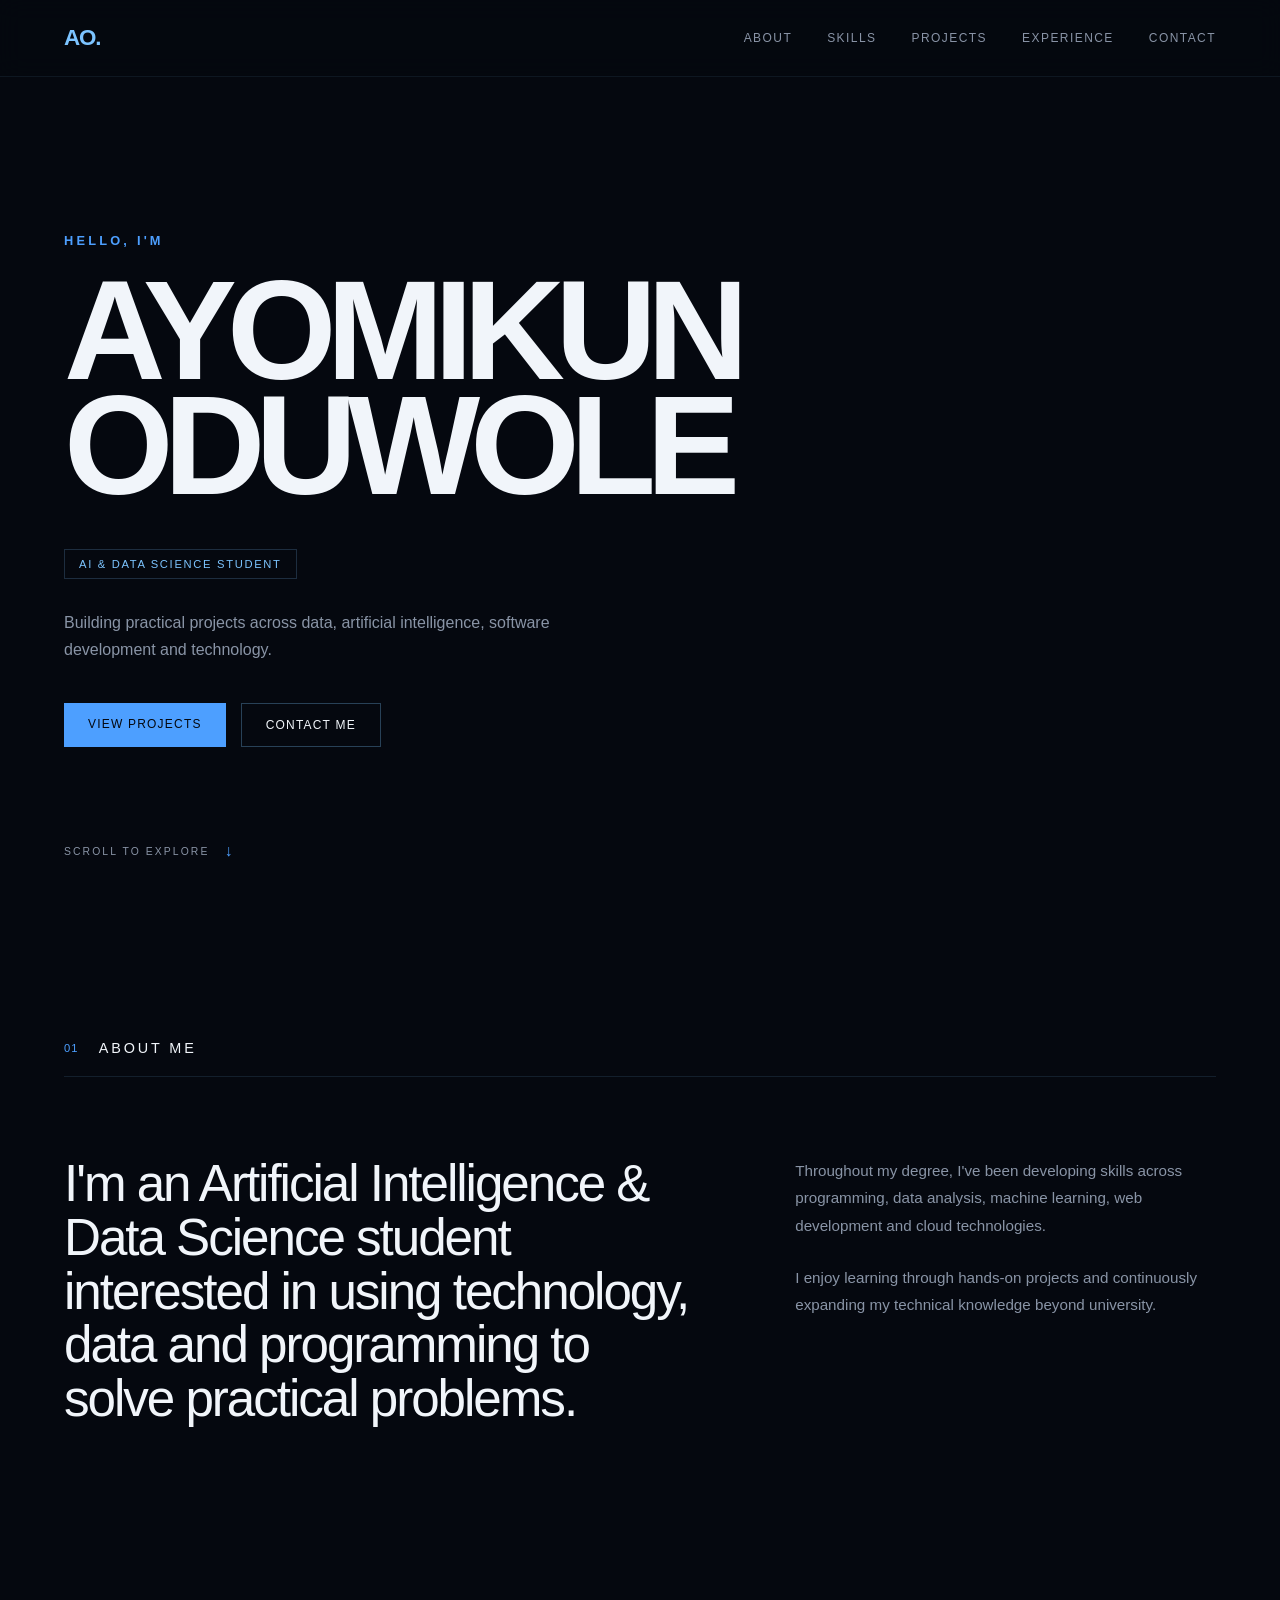
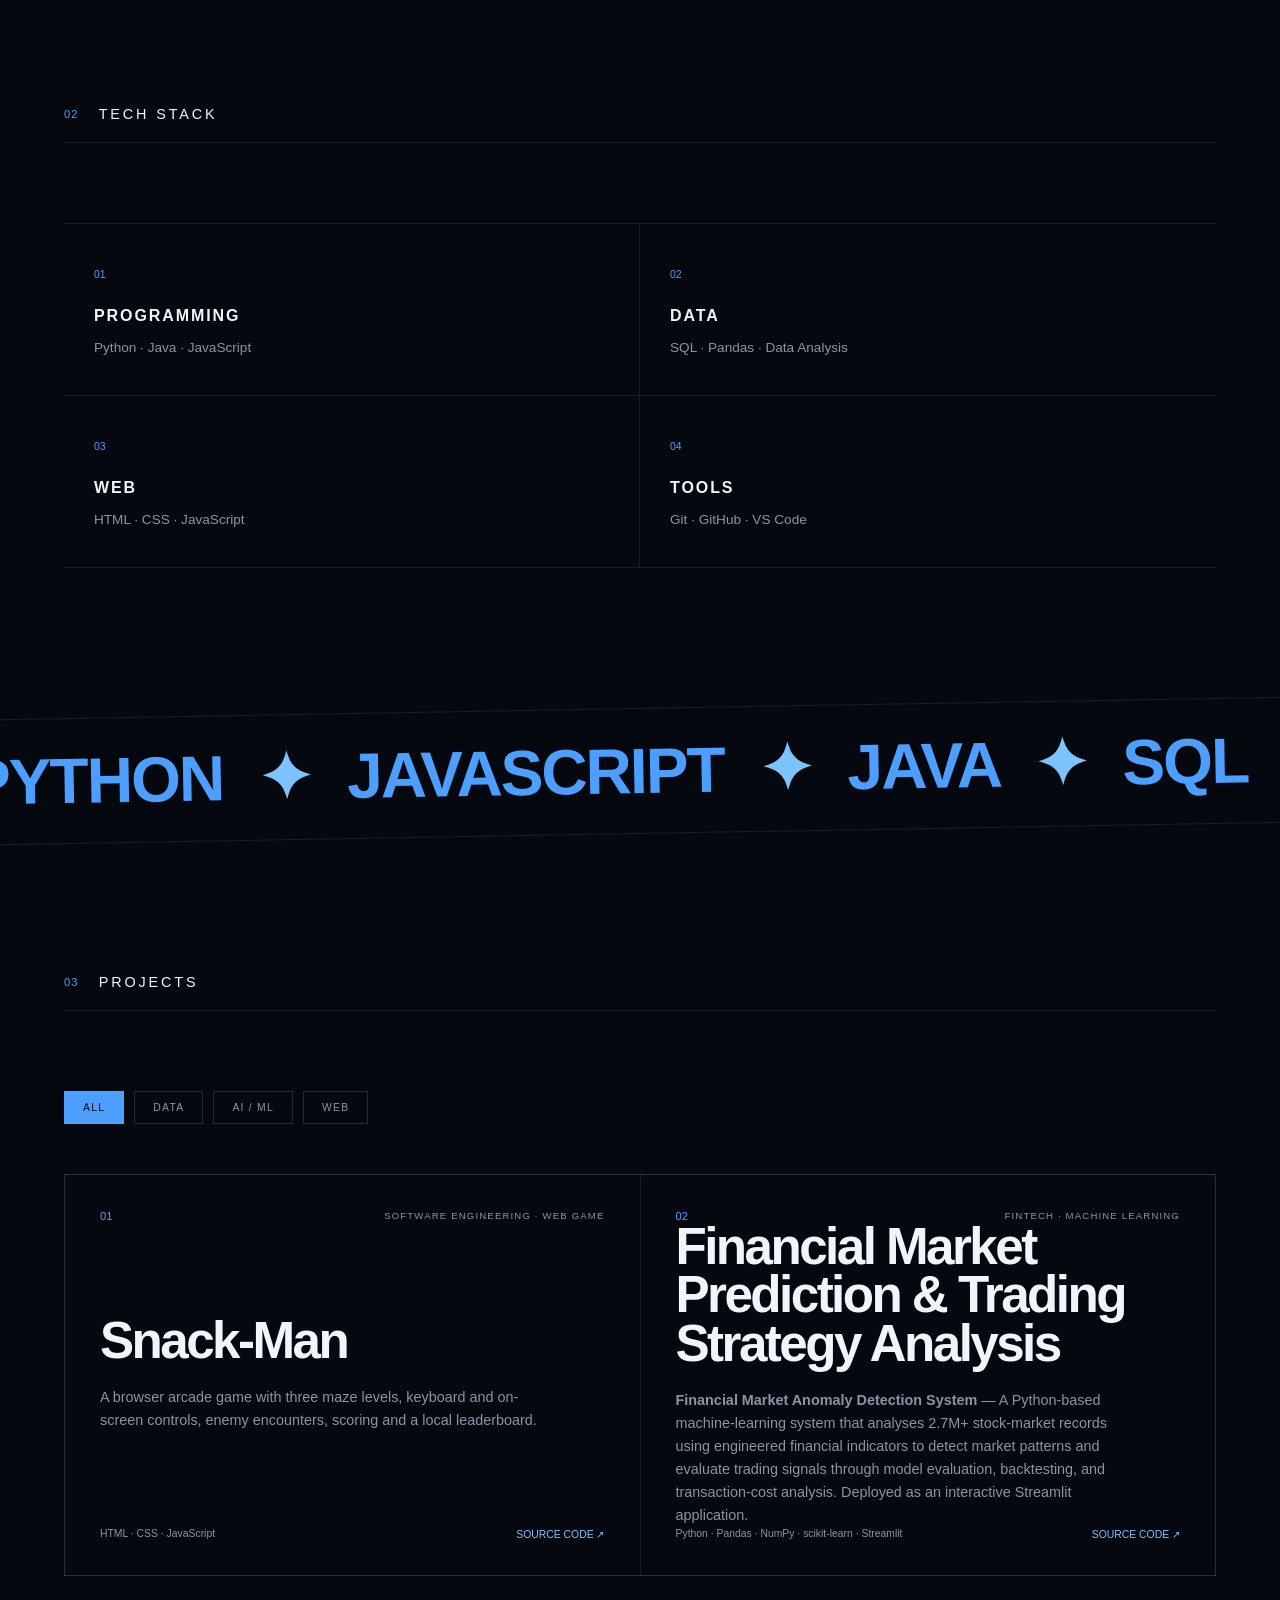
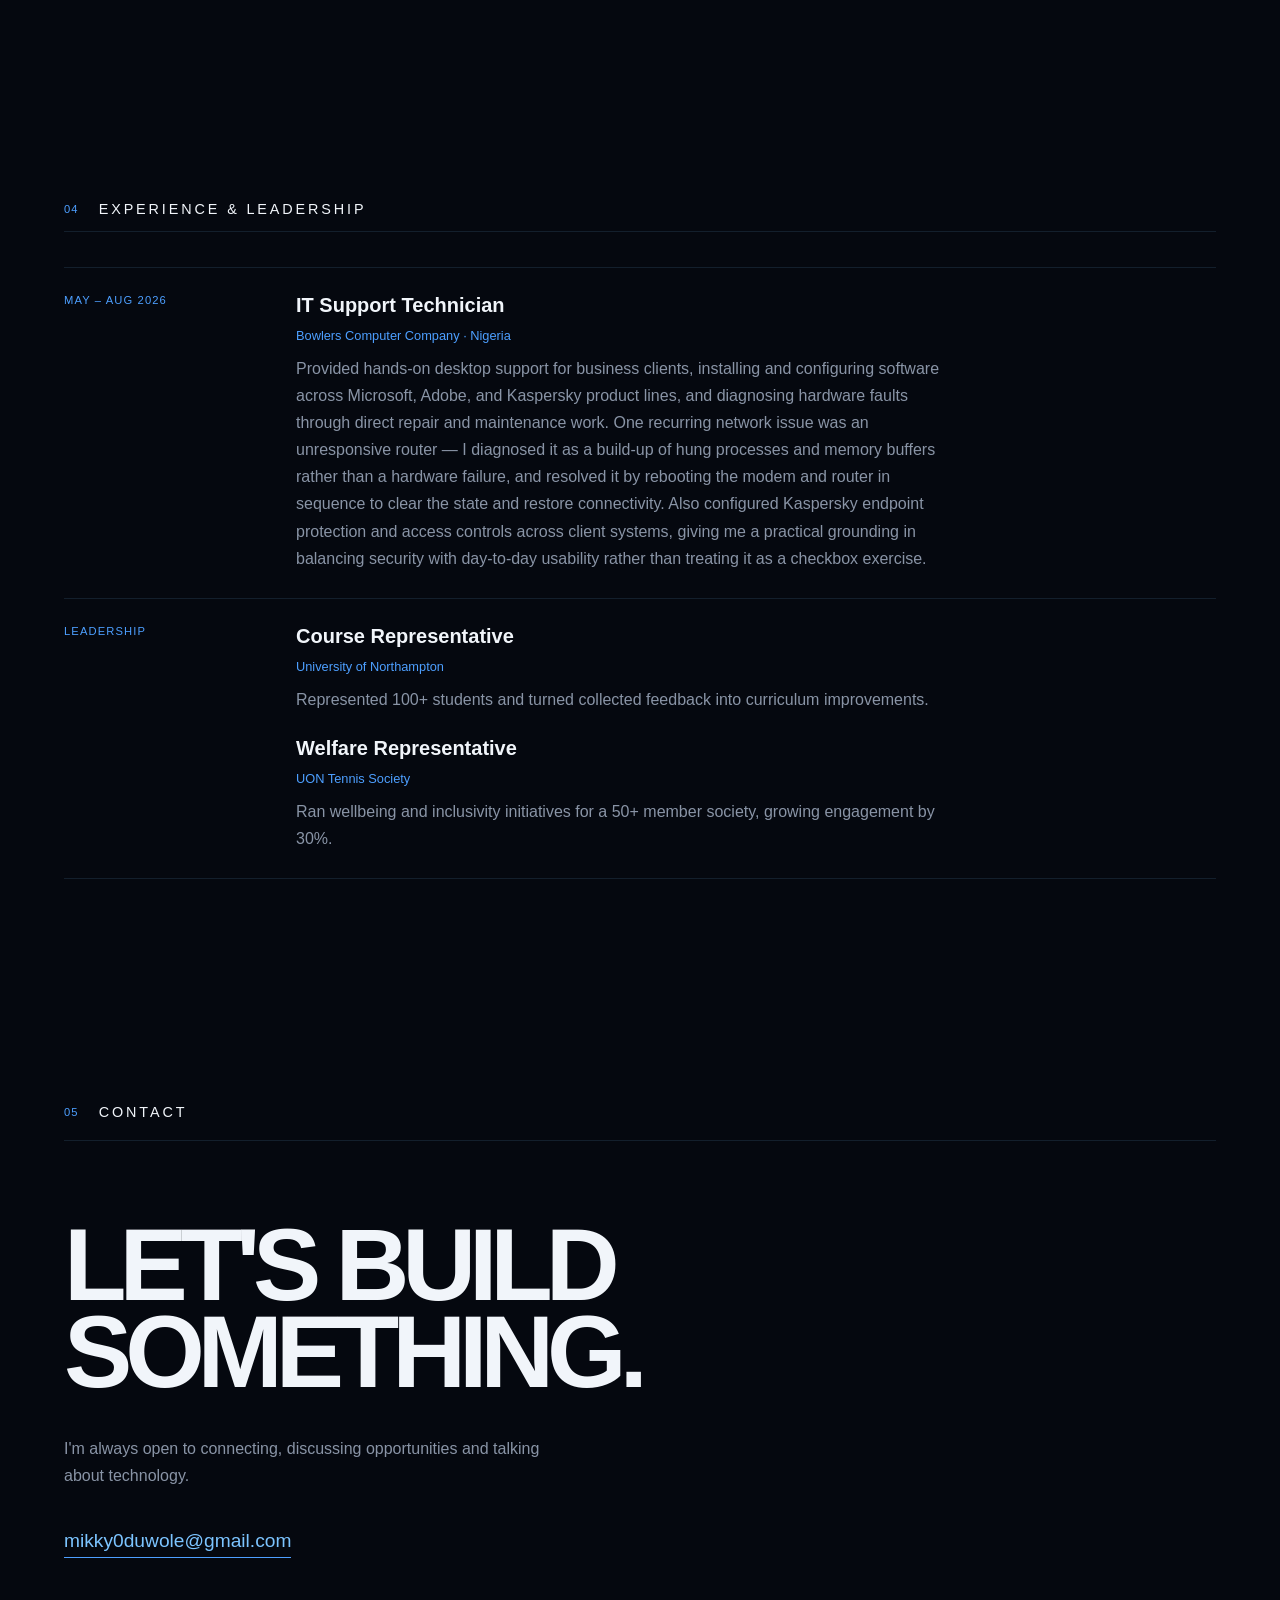
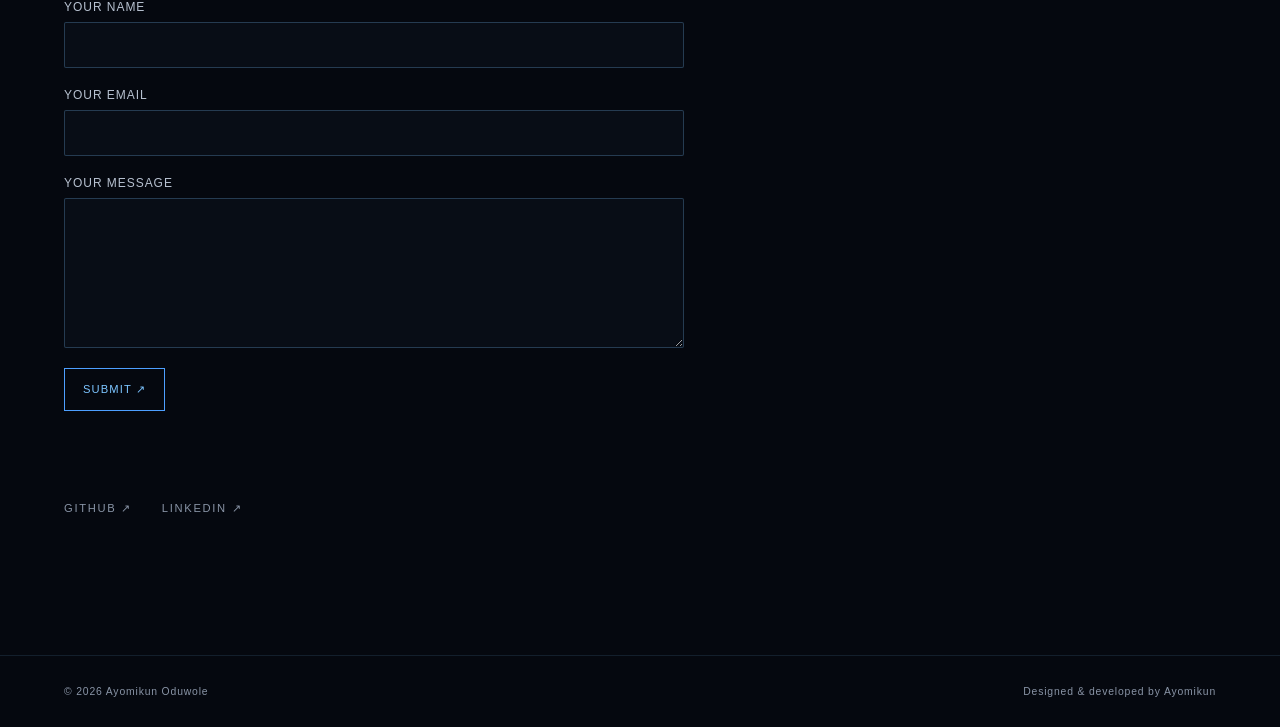
==== commit d5234d2a: "fixing the experience section again" ====
--- a/index.html
+++ b/index.html
@@ -700,63 +700,35 @@
                 </span>
 
                 <h2>
-                    EXPERIENCE
+                    EXPERIENCE &amp; LEADERSHIP
                 </h2>
 
             </div>
 
 
             <div class="experience-list">
-
-
                 <article class="experience-item">
-
-                    <div class="experience-date">
-                        2025 — 2026
-                    </div>
-
+                    <div class="experience-date">MAY – AUG 2026</div>
                     <div class="experience-content">
-
-                        <h3>
-                            Retail & Customer Service
-                        </h3>
-
-                        <p>
-                            Developed communication, teamwork,
-                            problem-solving and customer service
-                            skills through professional experience.
-                        </p>
-
-                    </div>
-
+                        <h3>IT Support Technician</h3>
+                        <p class="experience-organization">Bowlers Computer Company · Nigeria</p>
+                        <p>Provided hands-on desktop support for business clients, installing and configuring software across Microsoft, Adobe, and Kaspersky product lines, and diagnosing hardware faults through direct repair and maintenance work. One recurring network issue was an unresponsive router — I diagnosed it as a build-up of hung processes and memory buffers rather than a hardware failure, and resolved it by rebooting the modem and router in sequence to clear the state and restore connectivity. Also configured Kaspersky endpoint protection and access controls across client systems, giving me a practical grounding in balancing security with day-to-day usability rather than treating it as a checkbox exercise.</p>
+                    </div>
                 </article>
 
-
                 <article class="experience-item">
-
-                    <div class="experience-date">
-                        2026
-                    </div>
-
+                    <div class="experience-date">LEADERSHIP</div>
                     <div class="experience-content">
-
-                        <h3>
-                            AI & Data Science
-                        </h3>
-
-                        <p>
-                            Developed academic and personal projects
-                            involving programming, data analysis
-                            and software development.
-                        </p>
-
-                    </div>
-
+                        <h3>Course Representative</h3>
+                        <p class="experience-organization">University of Northampton</p>
+                        <p>Represented 100+ students and turned collected feedback into curriculum improvements.</p>
+
+                        <h3 class="leadership-role">Welfare Representative</h3>
+                        <p class="experience-organization">UON Tennis Society</p>
+                        <p>Ran wellbeing and inclusivity initiatives for a 50+ member society, growing engagement by 30%.</p>
+                    </div>
                 </article>
-
-
-            </div>
-
+            </div>
         </section>
 
 
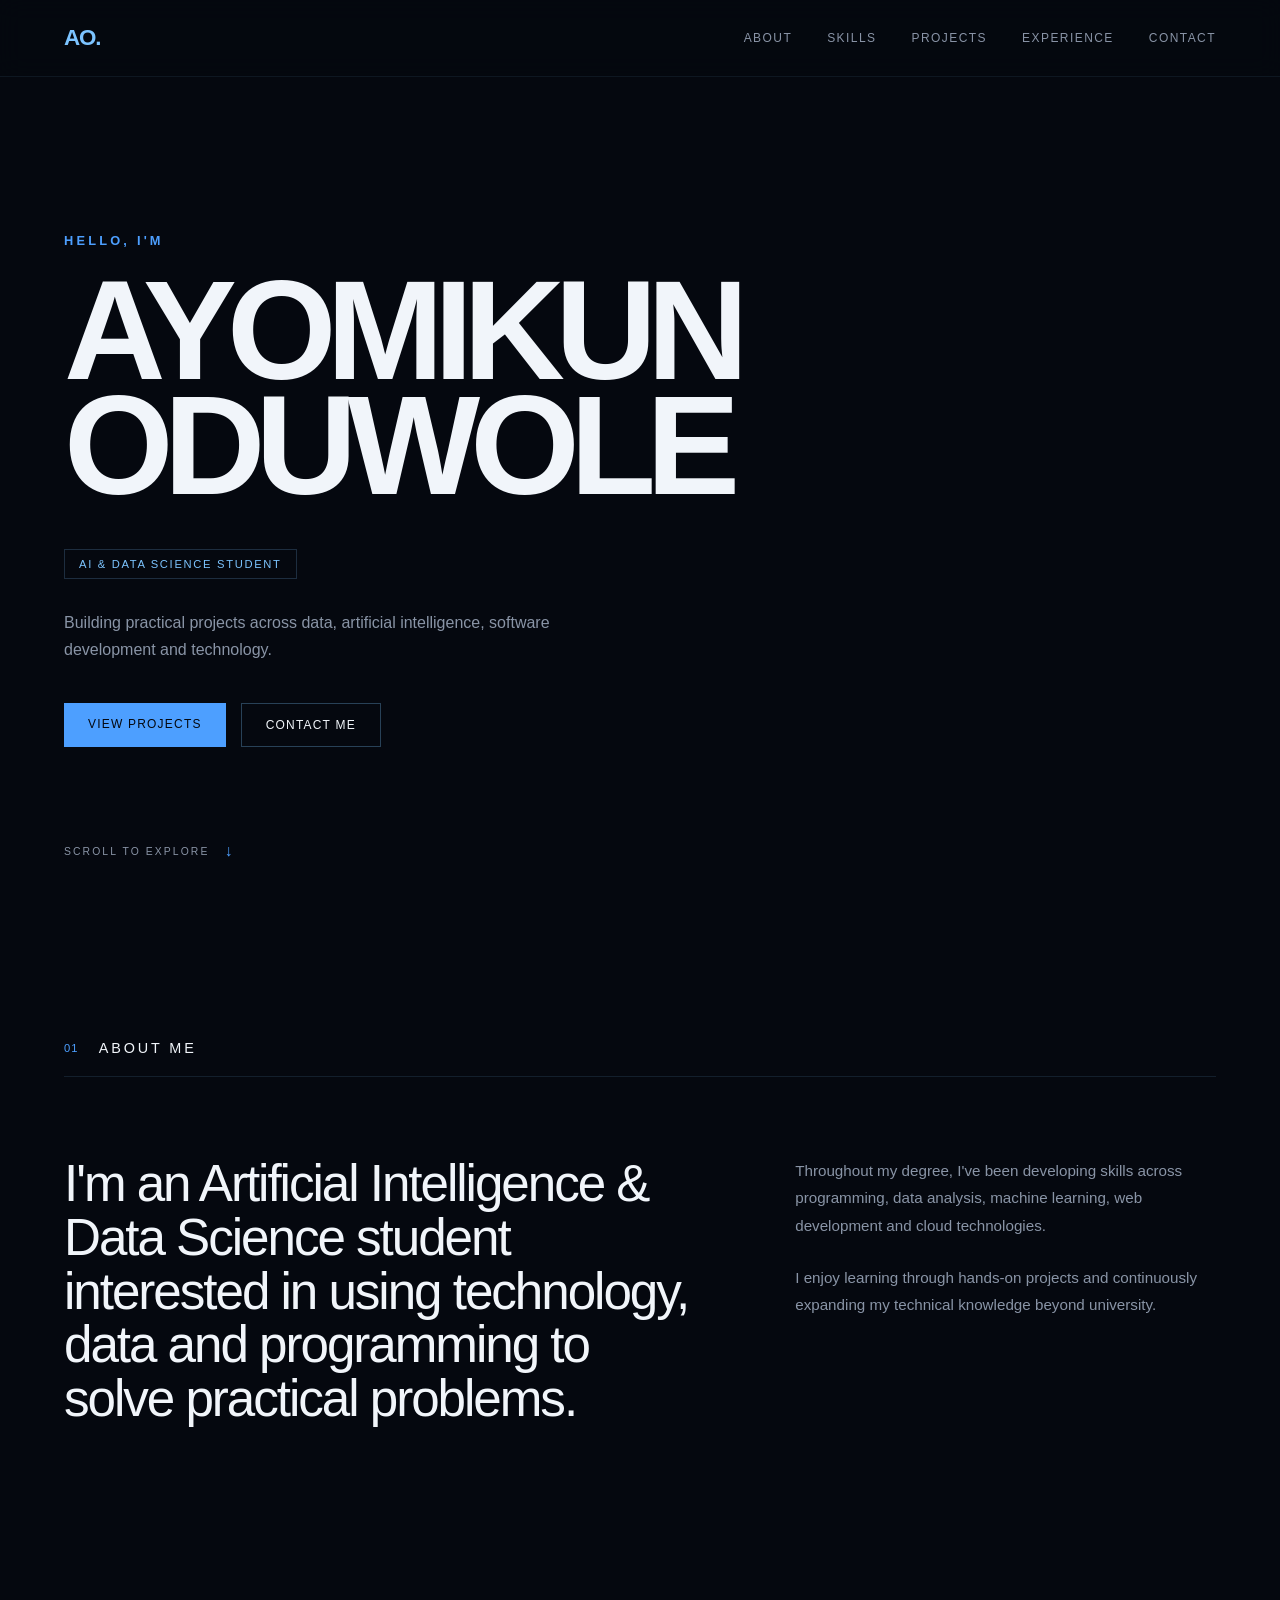
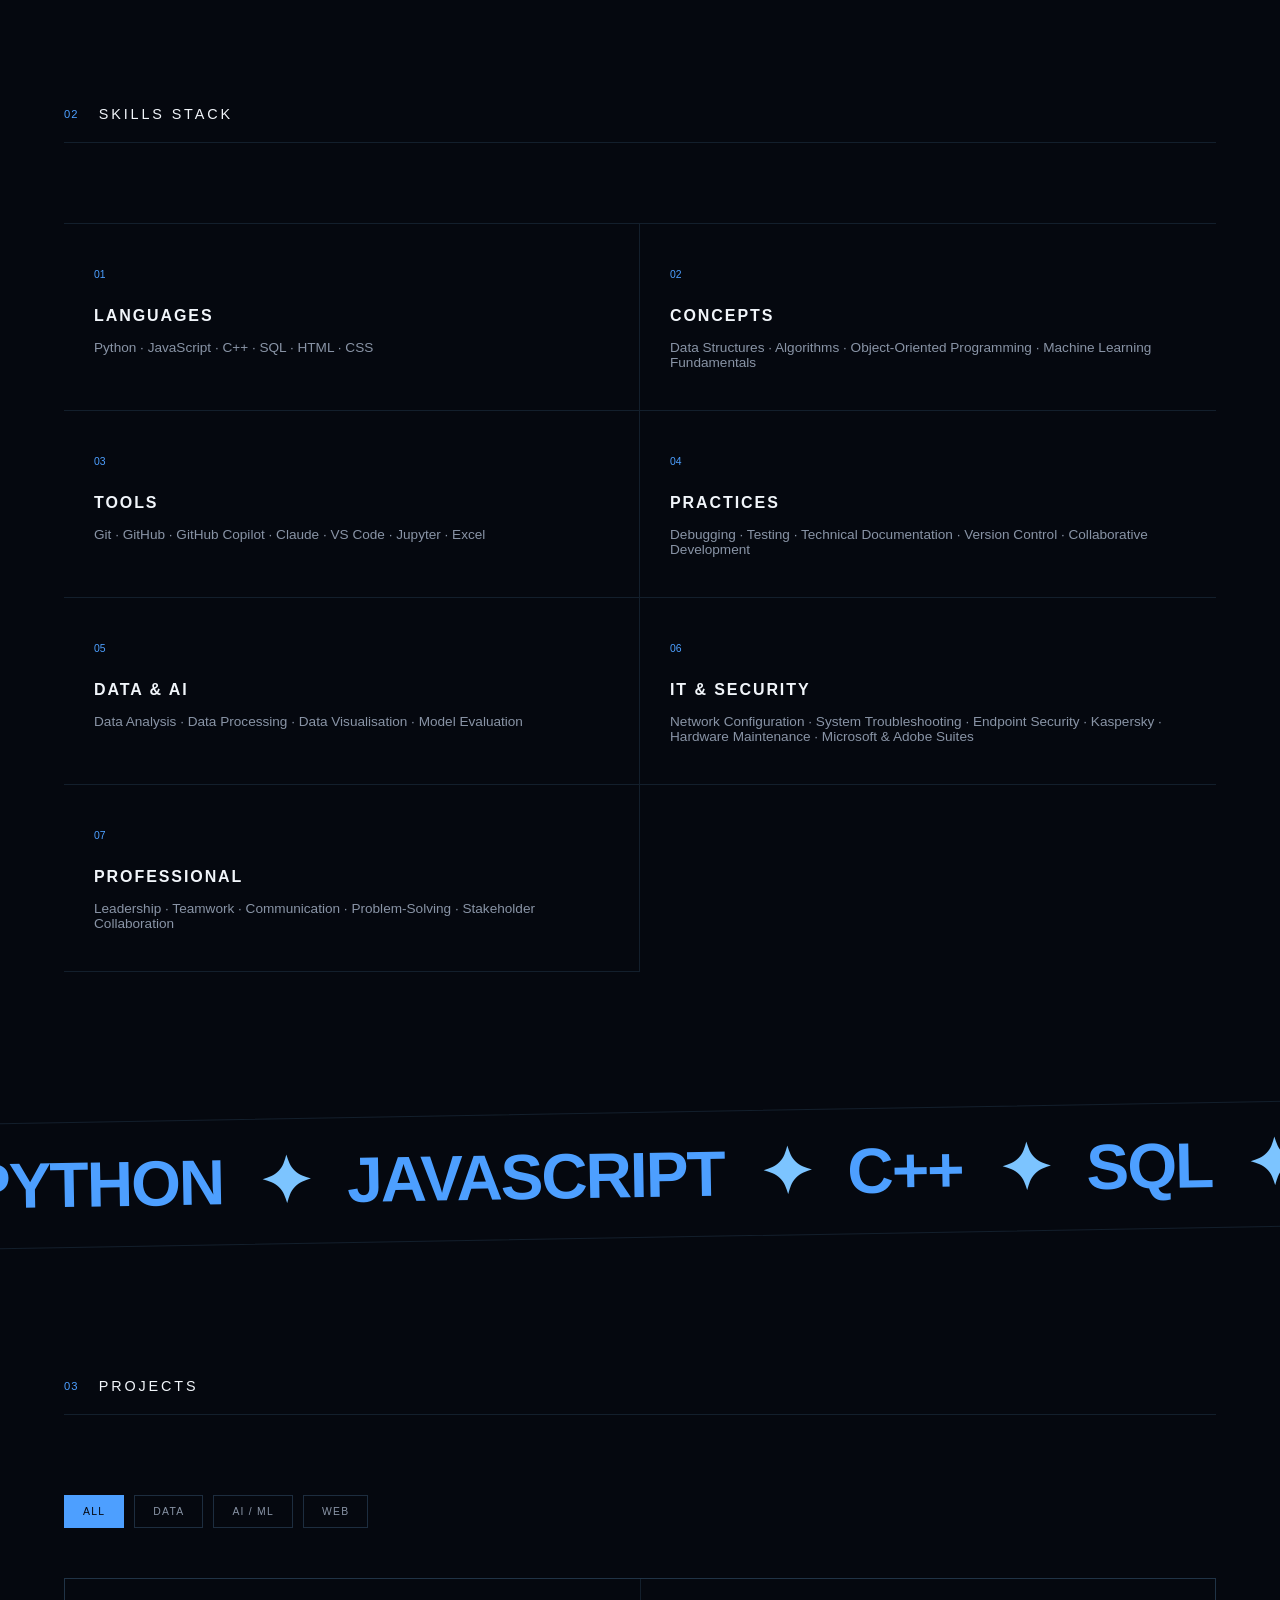
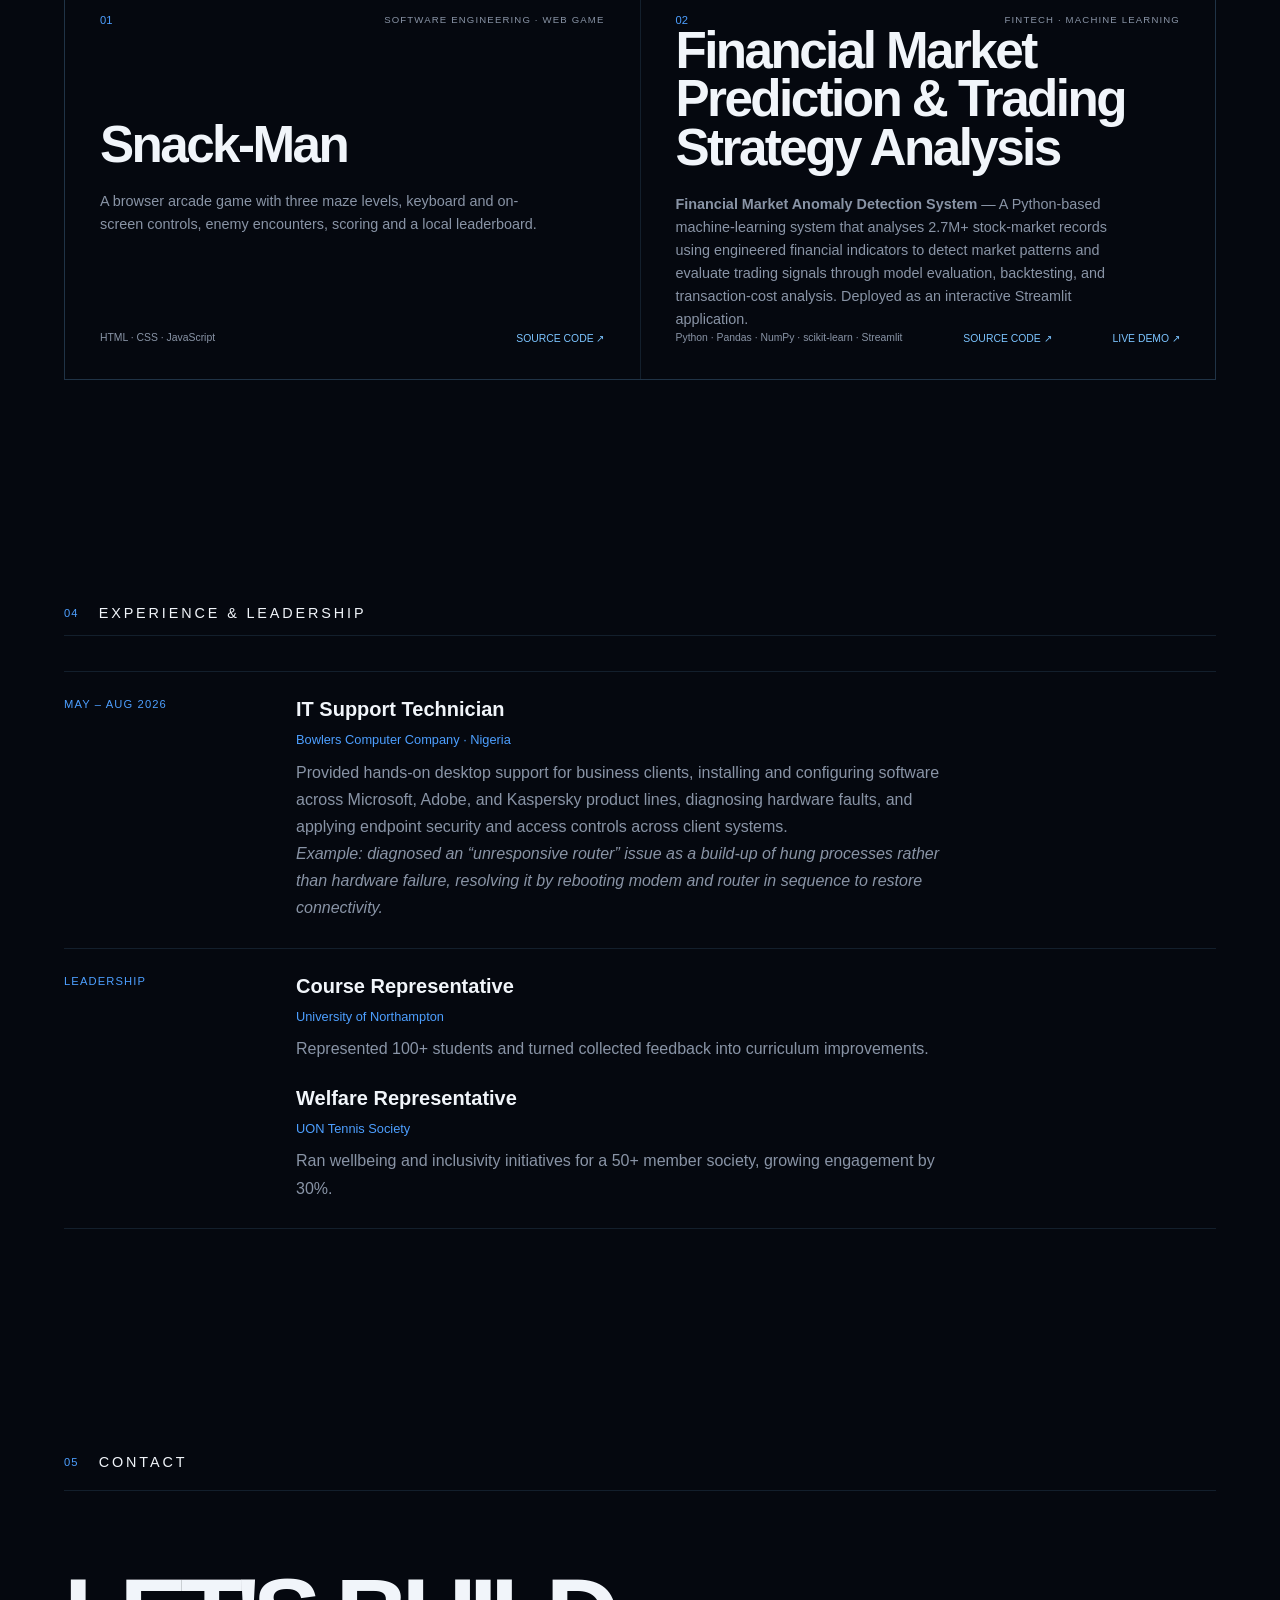
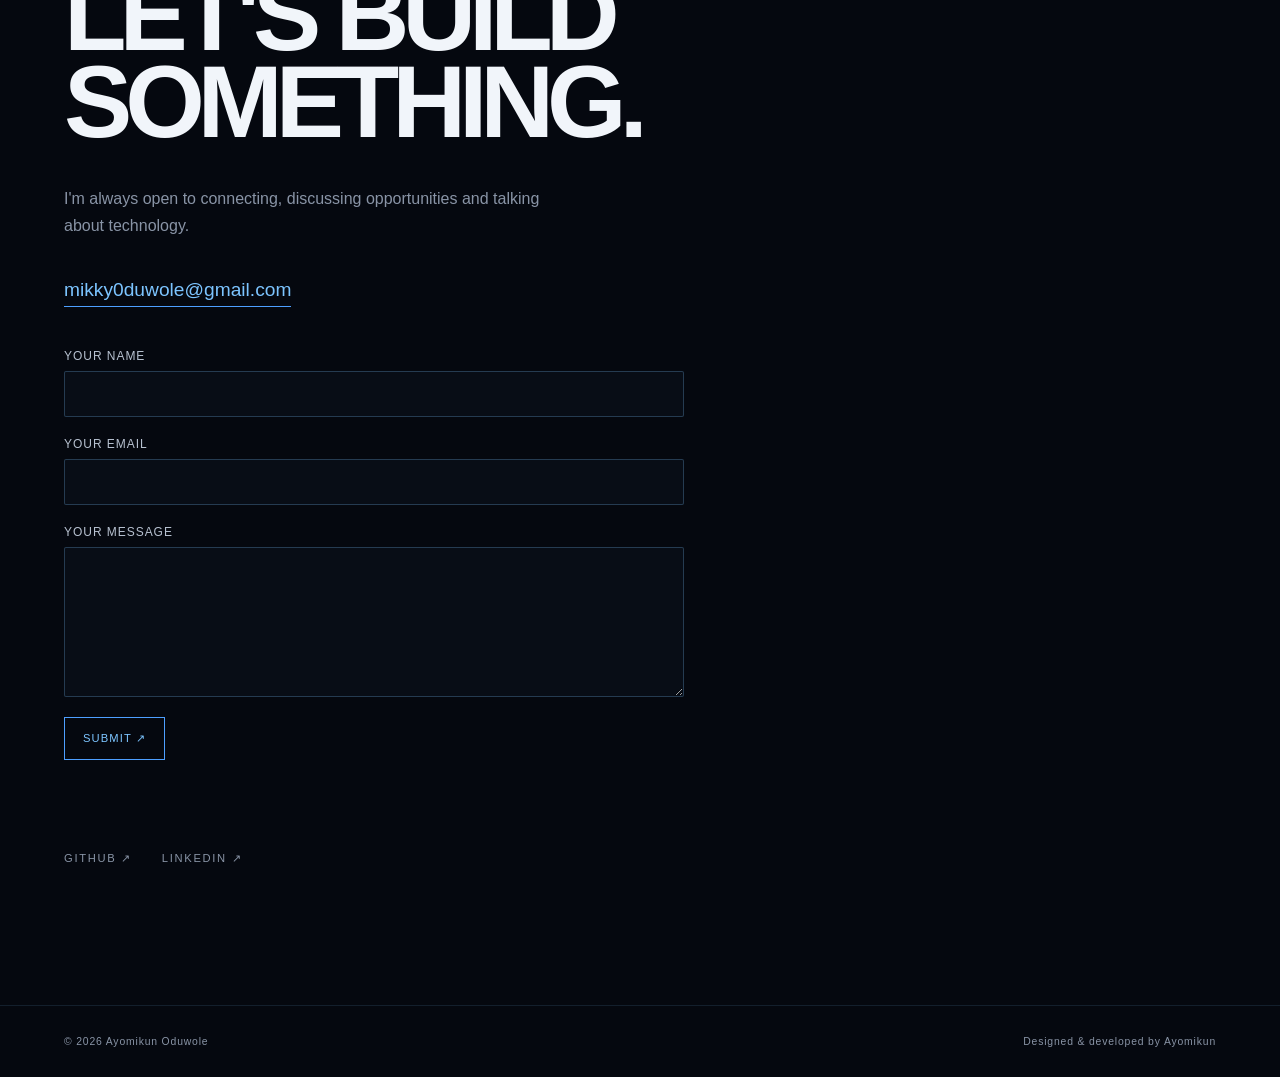
==== commit 564a39a5: "finishing up" ====
--- a/index.html
+++ b/index.html
@@ -154,97 +154,53 @@
         </section>
 
 
-        <!-- ==================== TECH STACK ==================== -->
+        <!-- ==================== SKILLS STACK ==================== -->
 
         <section id="skills" class="section skills">
-
             <div class="section-header">
-
-                <span class="section-number">
-                    02
-                </span>
-
-                <h2>
-                    TECH STACK
-                </h2>
-
-            </div>
-
+                <span class="section-number">02</span>
+                <h2>SKILLS STACK</h2>
+            </div>
 
             <div class="skills-grid">
-
                 <div class="skill-category">
-
-                    <span class="skill-number">
-                        01
-                    </span>
-
-                    <h3>
-                        PROGRAMMING
-                    </h3>
-
-                    <p>
-                        Python · Java · JavaScript
-                    </p>
-
-                </div>
-
-
+                    <span class="skill-number">01</span>
+                    <h3>LANGUAGES</h3>
+                    <p>Python · JavaScript · C++ · SQL · HTML · CSS</p>
+                </div>
                 <div class="skill-category">
-
-                    <span class="skill-number">
-                        02
-                    </span>
-
-                    <h3>
-                        DATA
-                    </h3>
-
-                    <p>
-                        SQL · Pandas · Data Analysis
-                    </p>
-
-                </div>
-
-
+                    <span class="skill-number">02</span>
+                    <h3>CONCEPTS</h3>
+                    <p>Data Structures · Algorithms · Object-Oriented Programming · Machine Learning Fundamentals</p>
+                </div>
                 <div class="skill-category">
-
-                    <span class="skill-number">
-                        03
-                    </span>
-
-                    <h3>
-                        WEB
-                    </h3>
-
-                    <p>
-                        HTML · CSS · JavaScript
-                    </p>
-
-                </div>
-
-
+                    <span class="skill-number">03</span>
+                    <h3>TOOLS</h3>
+                    <p>Git · GitHub · GitHub Copilot · Claude · VS Code · Jupyter · Excel</p>
+                </div>
                 <div class="skill-category">
-
-                    <span class="skill-number">
-                        04
-                    </span>
-
-                    <h3>
-                        TOOLS
-                    </h3>
-
-                    <p>
-                        Git · GitHub · VS Code
-                    </p>
-
-                </div>
-
-            </div>
-
+                    <span class="skill-number">04</span>
+                    <h3>PRACTICES</h3>
+                    <p>Debugging · Testing · Technical Documentation · Version Control · Collaborative Development</p>
+                </div>
+                <div class="skill-category">
+                    <span class="skill-number">05</span>
+                    <h3>DATA &amp; AI</h3>
+                    <p>Data Analysis · Data Processing · Data Visualisation · Model Evaluation</p>
+                </div>
+                <div class="skill-category">
+                    <span class="skill-number">06</span>
+                    <h3>IT &amp; SECURITY</h3>
+                    <p>Network Configuration · System Troubleshooting · Endpoint Security · Kaspersky · Hardware Maintenance · Microsoft &amp; Adobe Suites</p>
+                </div>
+                <div class="skill-category">
+                    <span class="skill-number">07</span>
+                    <h3>PROFESSIONAL</h3>
+                    <p>Leadership · Teamwork · Communication · Problem-Solving · Stakeholder Collaboration</p>
+                </div>
+            </div>
         </section>
 
-
         <!-- ==================== TECH MARQUEE ==================== -->
 
         <section class="marquee-section">
@@ -259,7 +215,7 @@
                     JAVASCRIPT
                     <span>✦</span>
 
-                    JAVA
+                    C++
                     <span>✦</span>
 
                     SQL
@@ -280,7 +236,7 @@
                     JAVASCRIPT
                     <span>✦</span>
 
-                    JAVA
+                    C++
                     <span>✦</span>
 
                     SQL
@@ -477,6 +433,8 @@
                         <a class="project-source-link"
                             href="https://github.com/MikkyXCode/financial-market-prediction-and-trading-strategy-analysis-syste"
                             target="_blank" rel="noopener noreferrer">SOURCE CODE ↗</a>
+                        <a class="project-source-link" href="https://financial-market-anomaly-detection-system-hykywmragkzmip9p6jj2.streamlit.app/"
+                            target="_blank" rel="noopener noreferrer">LIVE DEMO ↗</a>
                     </div>
                     <template class="project-details">
                         <h3>Overview</h3>
@@ -657,6 +615,8 @@
                             dataset is excluded from the repository because of its size.</p>
 
                         <h3>Run the Interactive Demo</h3>
+                        <p><a href="https://financial-market-anomaly-detection-system-hykywmragkzmip9p6jj2.streamlit.app/"
+                                target="_blank" rel="noopener noreferrer">Open the live Streamlit app ↗</a></p>
                         <p>From the project root, install dependencies and start Streamlit:</p>
                         <pre><code>pip install -r requirements.txt
 streamlit run app.py</code></pre>
@@ -712,7 +672,8 @@
                     <div class="experience-content">
                         <h3>IT Support Technician</h3>
                         <p class="experience-organization">Bowlers Computer Company · Nigeria</p>
-                        <p>Provided hands-on desktop support for business clients, installing and configuring software across Microsoft, Adobe, and Kaspersky product lines, and diagnosing hardware faults through direct repair and maintenance work. One recurring network issue was an unresponsive router — I diagnosed it as a build-up of hung processes and memory buffers rather than a hardware failure, and resolved it by rebooting the modem and router in sequence to clear the state and restore connectivity. Also configured Kaspersky endpoint protection and access controls across client systems, giving me a practical grounding in balancing security with day-to-day usability rather than treating it as a checkbox exercise.</p>
+                        <p>Provided hands-on desktop support for business clients, installing and configuring software across Microsoft, Adobe, and Kaspersky product lines, diagnosing hardware faults, and applying endpoint security and access controls across client systems.</p>
+                        <p><em>Example: diagnosed an “unresponsive router” issue as a build-up of hung processes rather than hardware failure, resolving it by rebooting modem and router in sequence to restore connectivity.</em></p>
                     </div>
                 </article>
 
@@ -833,4 +794,4 @@
 
 </body>
 
-</html>+</html>
--- a/css/main.css
+++ b/css/main.css
@@ -548,11 +548,11 @@
 
 
 /* =========================================================
-   6. SKILLS / TECH STACK
+   6. SKILLS STACK
 ========================================================= */
 
 /*
-   Creates a 2 × 2 grid for skill categories.
+   Displays skill categories in a two-column grid.
 */
 .skills-grid {
     display: grid;
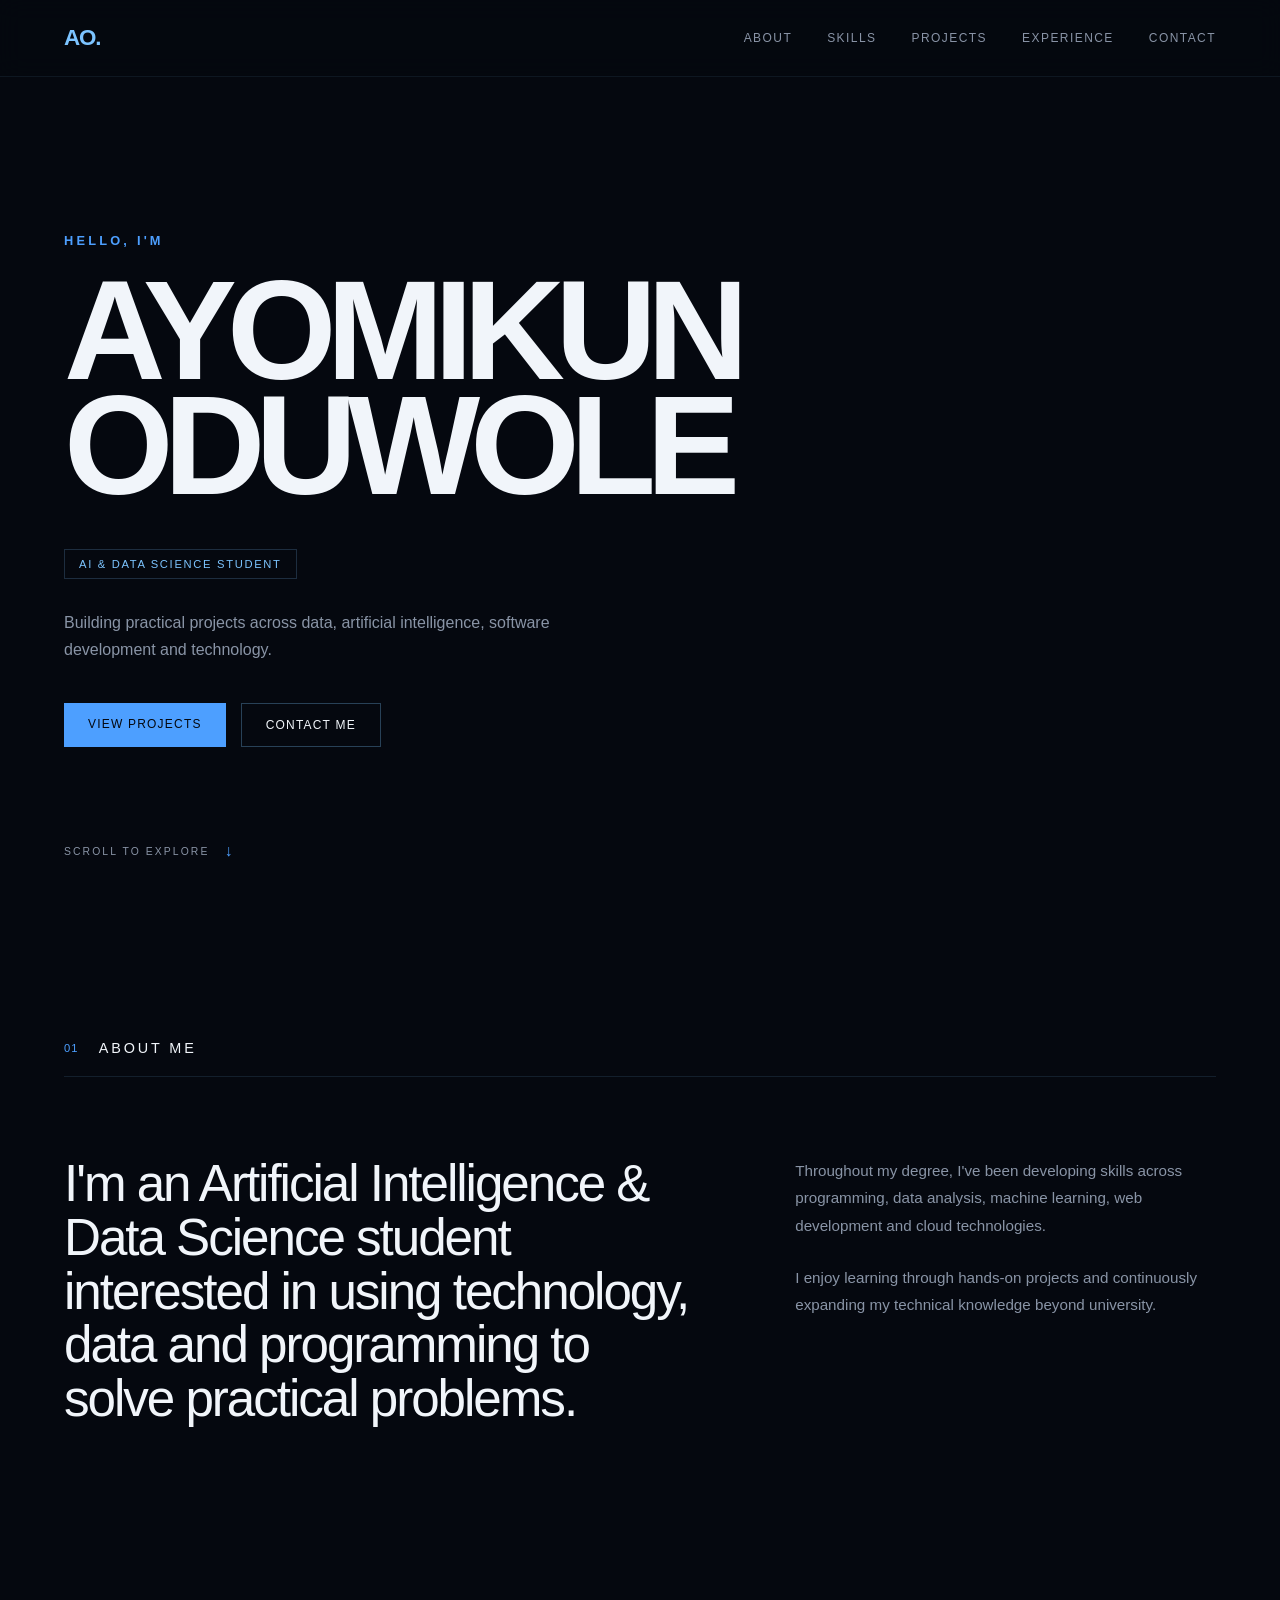
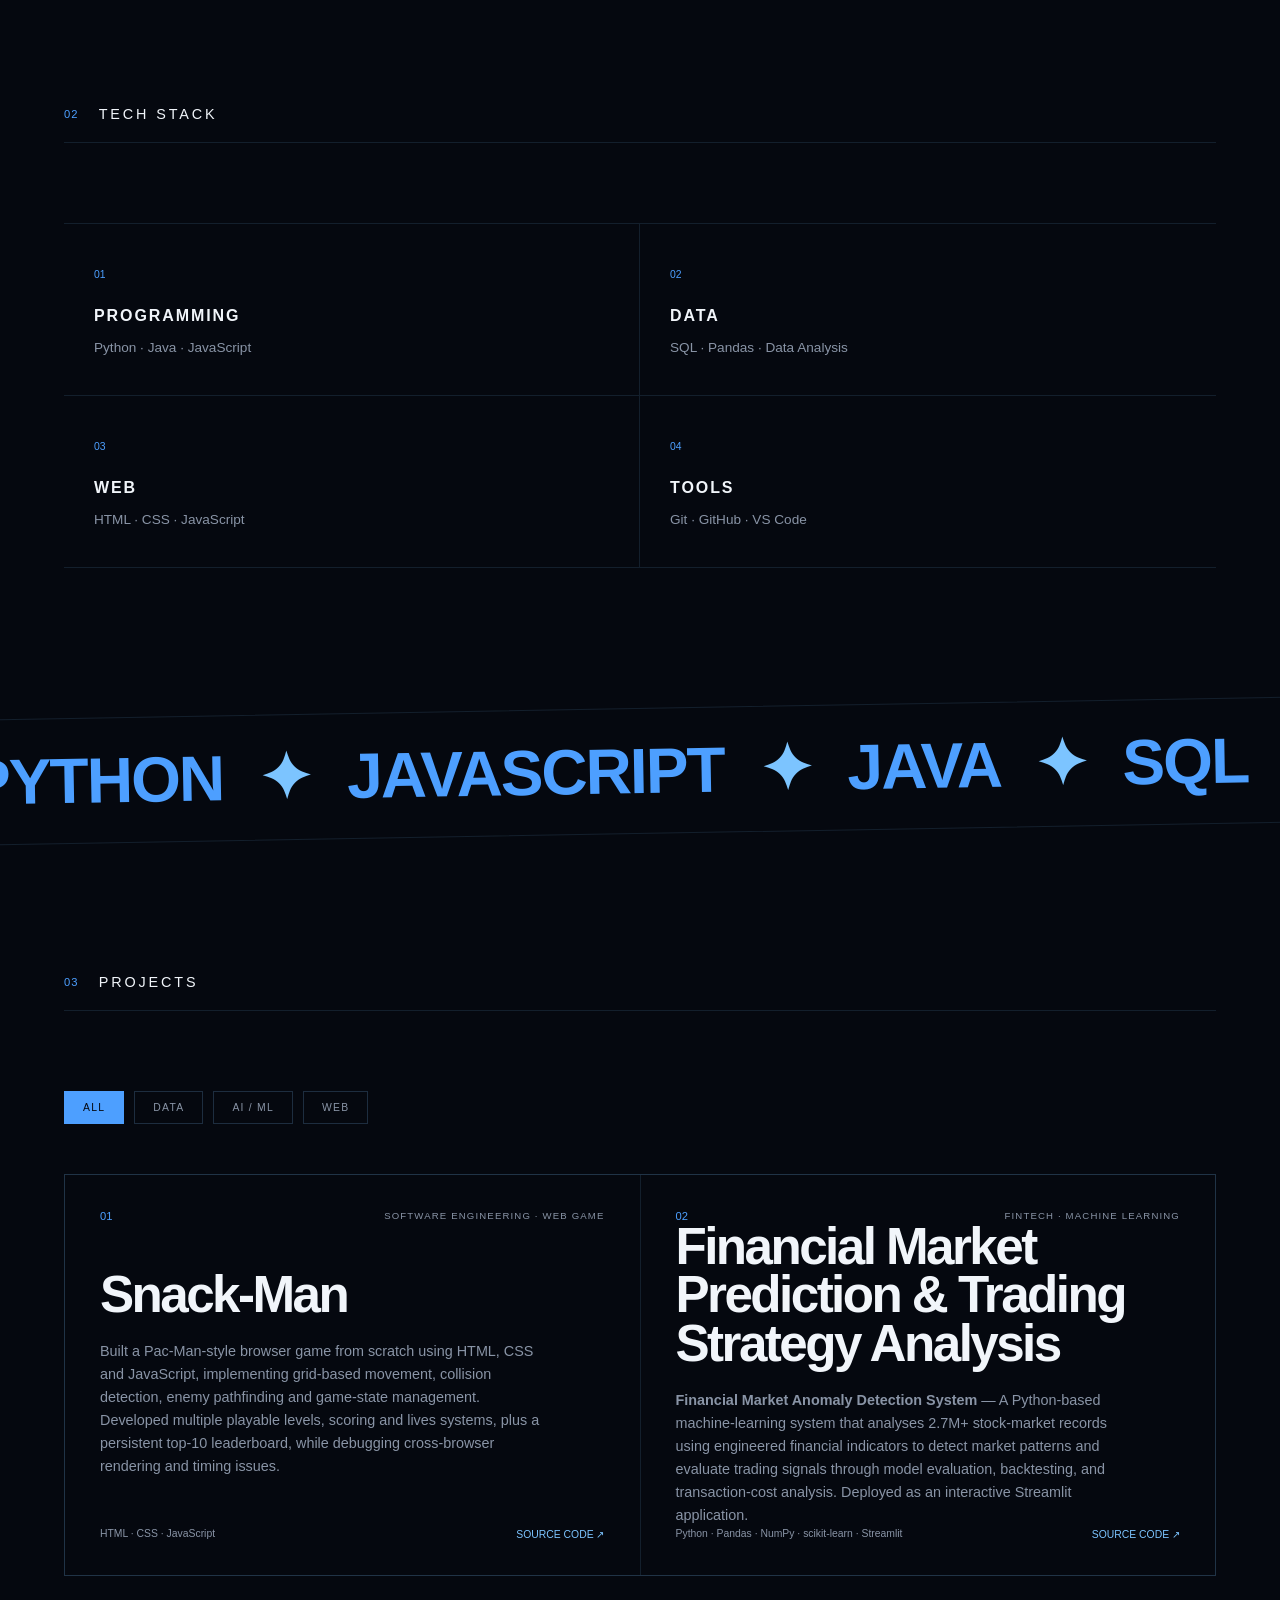
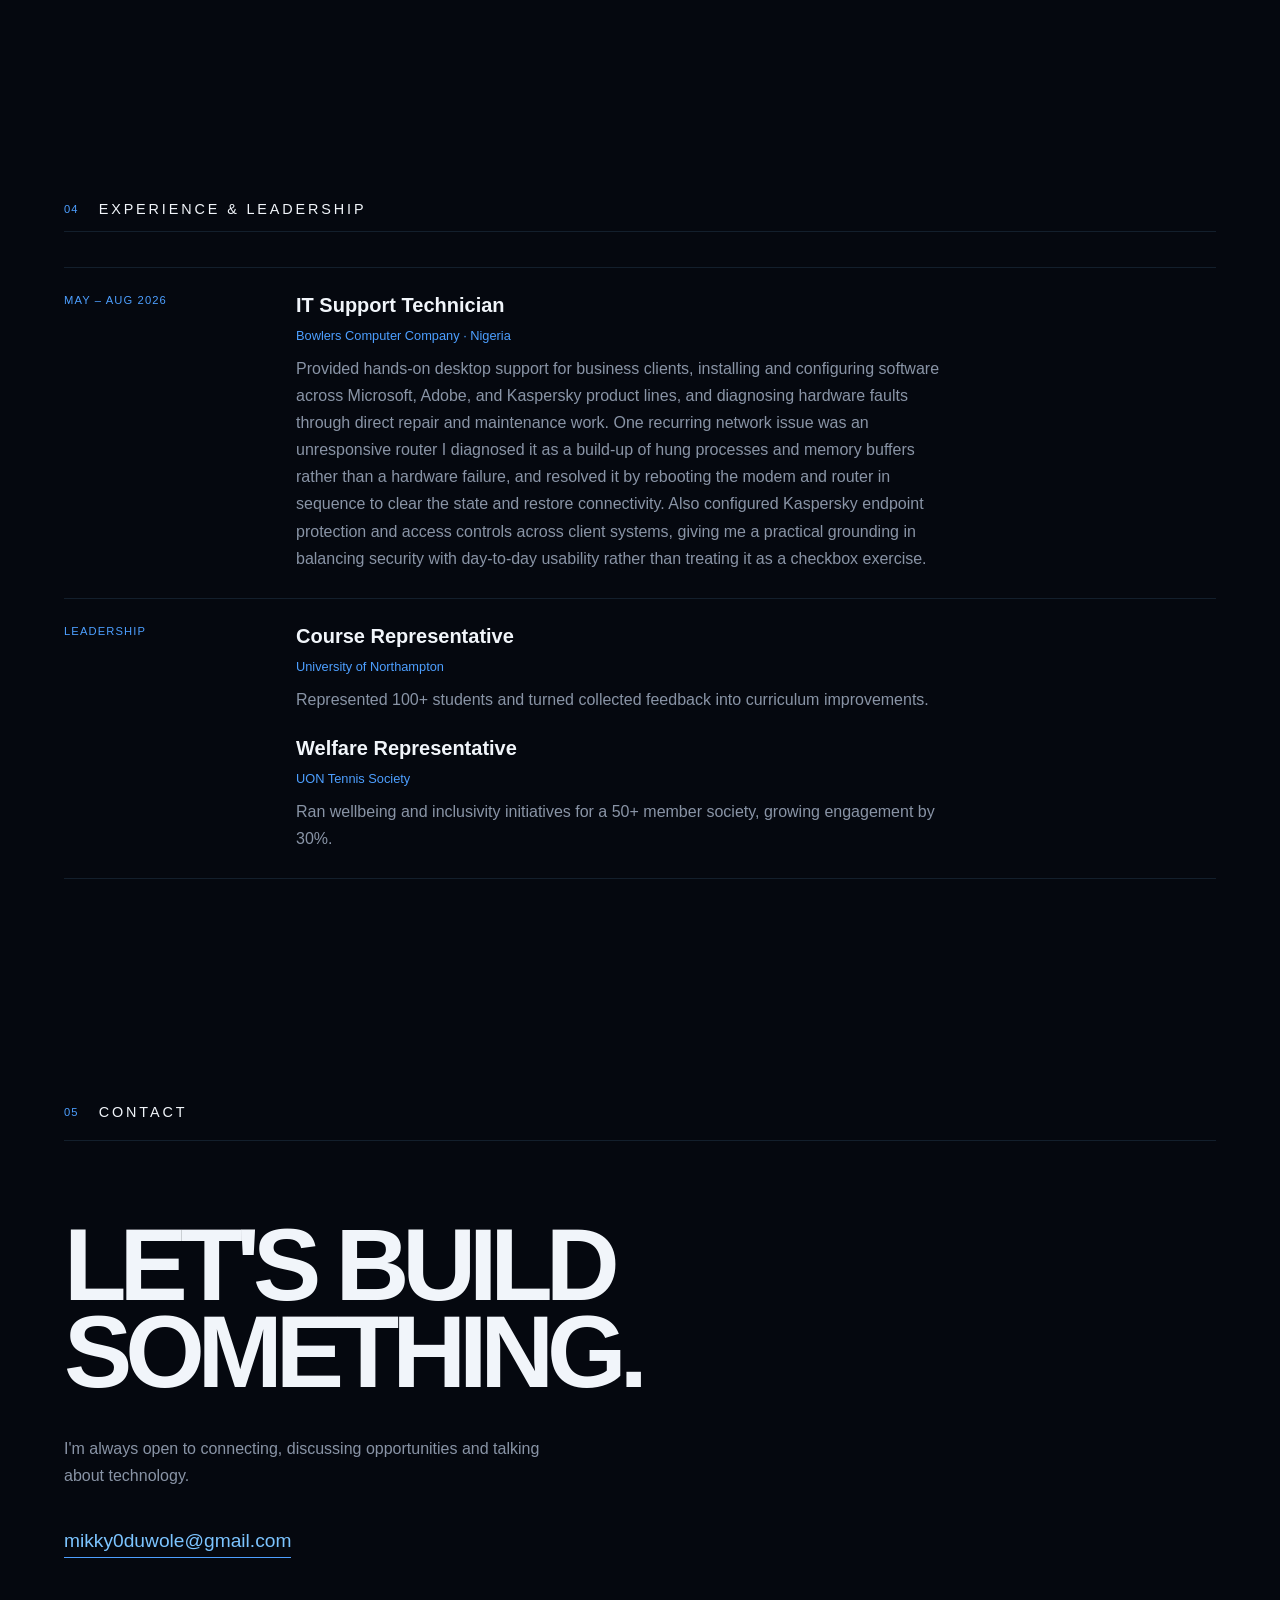
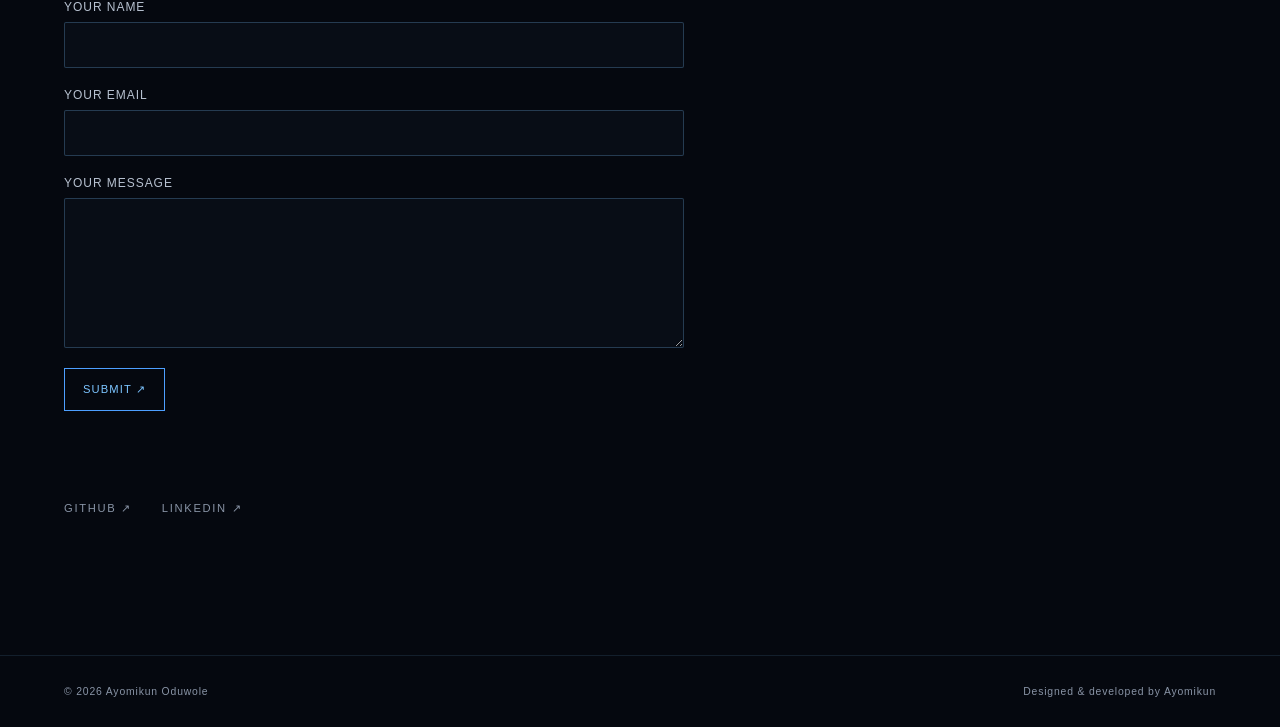
==== commit 46009a27: ".." ====
--- a/index.html
+++ b/index.html
@@ -154,53 +154,97 @@
         </section>
 
 
-        <!-- ==================== SKILLS STACK ==================== -->
+        <!-- ==================== TECH STACK ==================== -->
 
         <section id="skills" class="section skills">
+
             <div class="section-header">
-                <span class="section-number">02</span>
-                <h2>SKILLS STACK</h2>
-            </div>
+
+                <span class="section-number">
+                    02
+                </span>
+
+                <h2>
+                    TECH STACK
+                </h2>
+
+            </div>
+
 
             <div class="skills-grid">
+
                 <div class="skill-category">
-                    <span class="skill-number">01</span>
-                    <h3>LANGUAGES</h3>
-                    <p>Python · JavaScript · C++ · SQL · HTML · CSS</p>
-                </div>
+
+                    <span class="skill-number">
+                        01
+                    </span>
+
+                    <h3>
+                        PROGRAMMING
+                    </h3>
+
+                    <p>
+                        Python · Java · JavaScript
+                    </p>
+
+                </div>
+
+
                 <div class="skill-category">
-                    <span class="skill-number">02</span>
-                    <h3>CONCEPTS</h3>
-                    <p>Data Structures · Algorithms · Object-Oriented Programming · Machine Learning Fundamentals</p>
-                </div>
+
+                    <span class="skill-number">
+                        02
+                    </span>
+
+                    <h3>
+                        DATA
+                    </h3>
+
+                    <p>
+                        SQL · Pandas · Data Analysis
+                    </p>
+
+                </div>
+
+
                 <div class="skill-category">
-                    <span class="skill-number">03</span>
-                    <h3>TOOLS</h3>
-                    <p>Git · GitHub · GitHub Copilot · Claude · VS Code · Jupyter · Excel</p>
-                </div>
+
+                    <span class="skill-number">
+                        03
+                    </span>
+
+                    <h3>
+                        WEB
+                    </h3>
+
+                    <p>
+                        HTML · CSS · JavaScript
+                    </p>
+
+                </div>
+
+
                 <div class="skill-category">
-                    <span class="skill-number">04</span>
-                    <h3>PRACTICES</h3>
-                    <p>Debugging · Testing · Technical Documentation · Version Control · Collaborative Development</p>
-                </div>
-                <div class="skill-category">
-                    <span class="skill-number">05</span>
-                    <h3>DATA &amp; AI</h3>
-                    <p>Data Analysis · Data Processing · Data Visualisation · Model Evaluation</p>
-                </div>
-                <div class="skill-category">
-                    <span class="skill-number">06</span>
-                    <h3>IT &amp; SECURITY</h3>
-                    <p>Network Configuration · System Troubleshooting · Endpoint Security · Kaspersky · Hardware Maintenance · Microsoft &amp; Adobe Suites</p>
-                </div>
-                <div class="skill-category">
-                    <span class="skill-number">07</span>
-                    <h3>PROFESSIONAL</h3>
-                    <p>Leadership · Teamwork · Communication · Problem-Solving · Stakeholder Collaboration</p>
-                </div>
-            </div>
+
+                    <span class="skill-number">
+                        04
+                    </span>
+
+                    <h3>
+                        TOOLS
+                    </h3>
+
+                    <p>
+                        Git · GitHub · VS Code
+                    </p>
+
+                </div>
+
+            </div>
+
         </section>
 
+
         <!-- ==================== TECH MARQUEE ==================== -->
 
         <section class="marquee-section">
@@ -215,7 +259,7 @@
                     JAVASCRIPT
                     <span>✦</span>
 
-                    C++
+                    JAVA
                     <span>✦</span>
 
                     SQL
@@ -236,7 +280,7 @@
                     JAVASCRIPT
                     <span>✦</span>
 
-                    C++
+                    JAVA
                     <span>✦</span>
 
                     SQL
@@ -304,8 +348,10 @@
                     </div>
                     <div class="project-content">
                         <h3>Snack-Man</h3>
-                        <p>A browser arcade game with three maze levels, keyboard and on-screen controls, enemy
-                            encounters, scoring and a local leaderboard.</p>
+                        <p>Built a Pac-Man-style browser game from scratch using HTML, CSS and JavaScript, implementing
+                            grid-based movement, collision detection, enemy pathfinding and game-state management.
+                            Developed multiple playable levels, scoring and lives systems, plus a persistent top-10
+                            leaderboard, while debugging cross-browser rendering and timing issues.</p>
                     </div>
                     <div class="project-footer">
                         <span>HTML · CSS · JavaScript</span>
@@ -433,8 +479,6 @@
                         <a class="project-source-link"
                             href="https://github.com/MikkyXCode/financial-market-prediction-and-trading-strategy-analysis-syste"
                             target="_blank" rel="noopener noreferrer">SOURCE CODE ↗</a>
-                        <a class="project-source-link" href="https://financial-market-anomaly-detection-system-hykywmragkzmip9p6jj2.streamlit.app/"
-                            target="_blank" rel="noopener noreferrer">LIVE DEMO ↗</a>
                     </div>
                     <template class="project-details">
                         <h3>Overview</h3>
@@ -615,8 +659,6 @@
                             dataset is excluded from the repository because of its size.</p>
 
                         <h3>Run the Interactive Demo</h3>
-                        <p><a href="https://financial-market-anomaly-detection-system-hykywmragkzmip9p6jj2.streamlit.app/"
-                                target="_blank" rel="noopener noreferrer">Open the live Streamlit app ↗</a></p>
                         <p>From the project root, install dependencies and start Streamlit:</p>
                         <pre><code>pip install -r requirements.txt
 streamlit run app.py</code></pre>
@@ -672,8 +714,14 @@
                     <div class="experience-content">
                         <h3>IT Support Technician</h3>
                         <p class="experience-organization">Bowlers Computer Company · Nigeria</p>
-                        <p>Provided hands-on desktop support for business clients, installing and configuring software across Microsoft, Adobe, and Kaspersky product lines, diagnosing hardware faults, and applying endpoint security and access controls across client systems.</p>
-                        <p><em>Example: diagnosed an “unresponsive router” issue as a build-up of hung processes rather than hardware failure, resolving it by rebooting modem and router in sequence to restore connectivity.</em></p>
+                        <p>Provided hands-on desktop support for business clients, installing and configuring software
+                            across Microsoft, Adobe, and Kaspersky product lines, and diagnosing hardware faults through
+                            direct repair and maintenance work. One recurring network issue was an unresponsive router
+                            I diagnosed it as a build-up of hung processes and memory buffers rather than a hardware
+                            failure, and resolved it by rebooting the modem and router in sequence to clear the state
+                            and restore connectivity. Also configured Kaspersky endpoint protection and access controls
+                            across client systems, giving me a practical grounding in balancing security with day-to-day
+                            usability rather than treating it as a checkbox exercise.</p>
                     </div>
                 </article>
 
@@ -686,7 +734,8 @@
 
                         <h3 class="leadership-role">Welfare Representative</h3>
                         <p class="experience-organization">UON Tennis Society</p>
-                        <p>Ran wellbeing and inclusivity initiatives for a 50+ member society, growing engagement by 30%.</p>
+                        <p>Ran wellbeing and inclusivity initiatives for a 50+ member society, growing engagement by
+                            30%.</p>
                     </div>
                 </article>
             </div>
@@ -794,4 +843,4 @@
 
 </body>
 
-</html>
+</html>
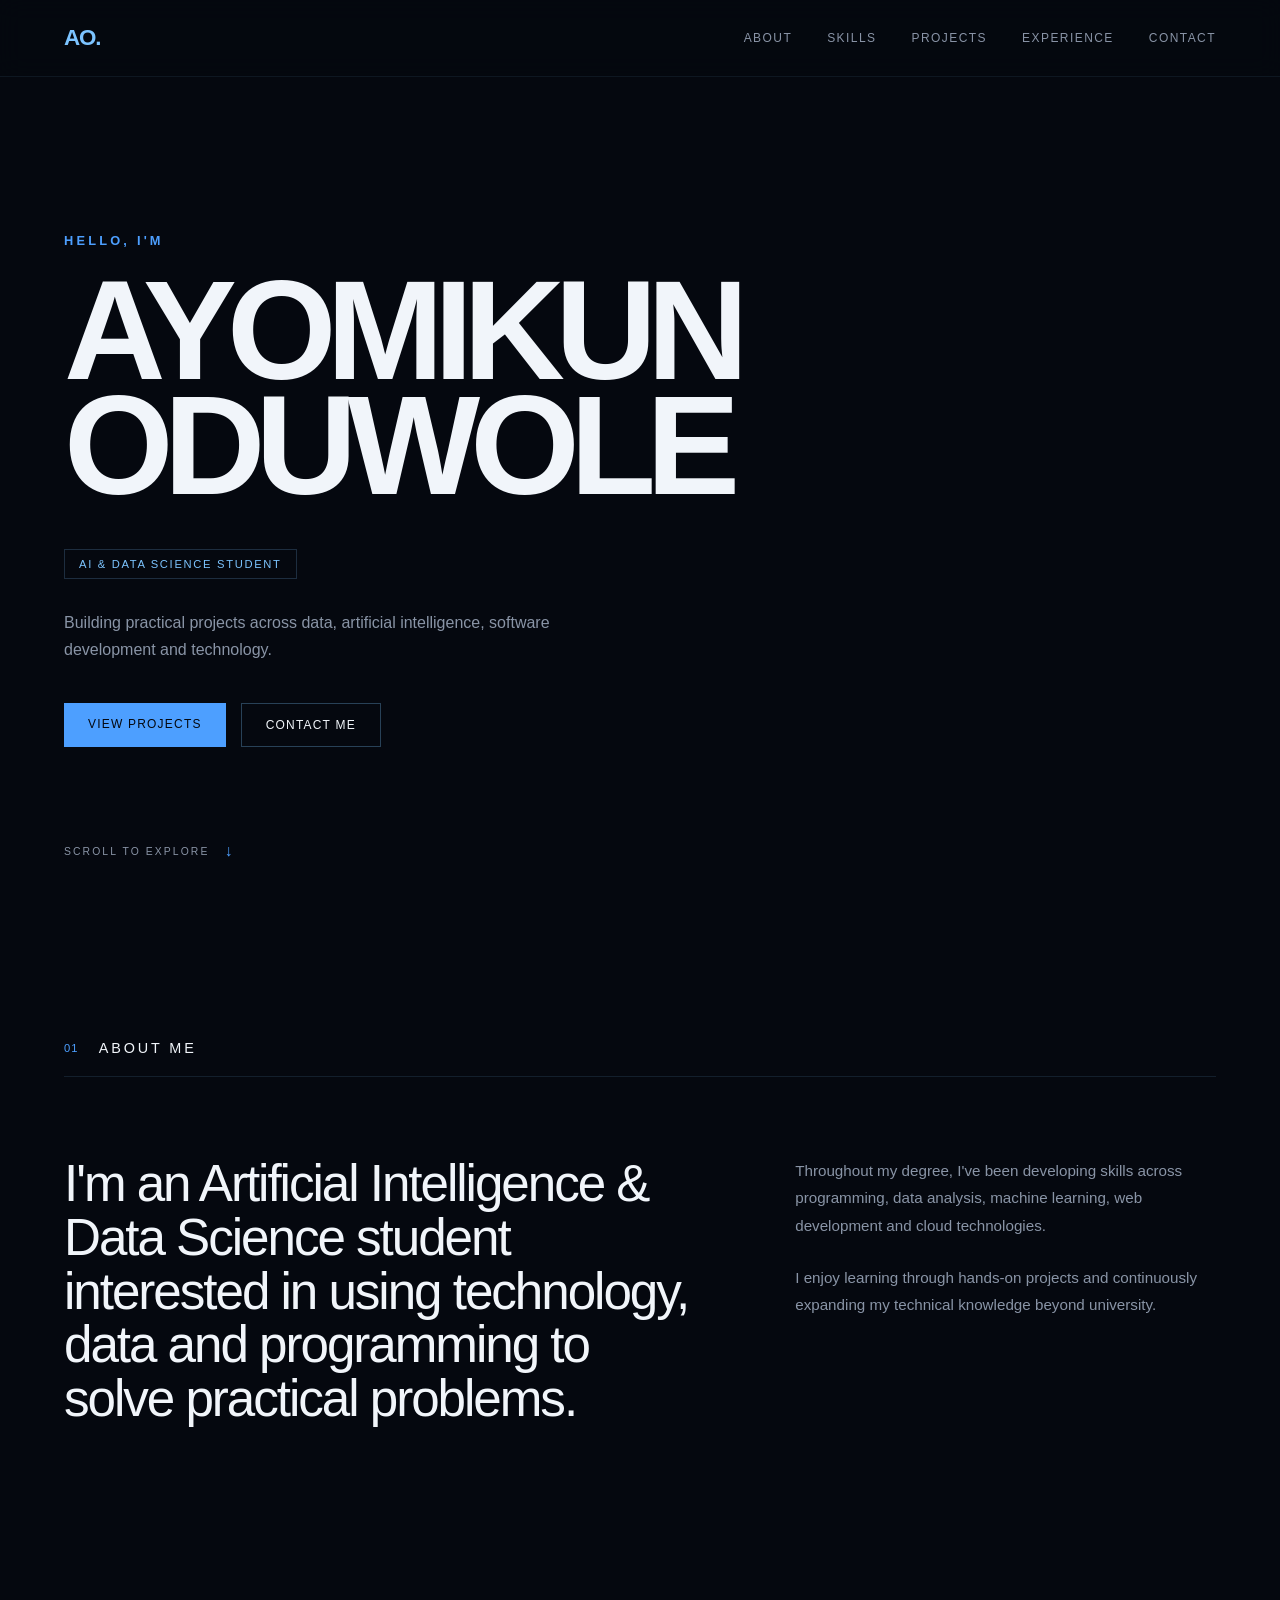
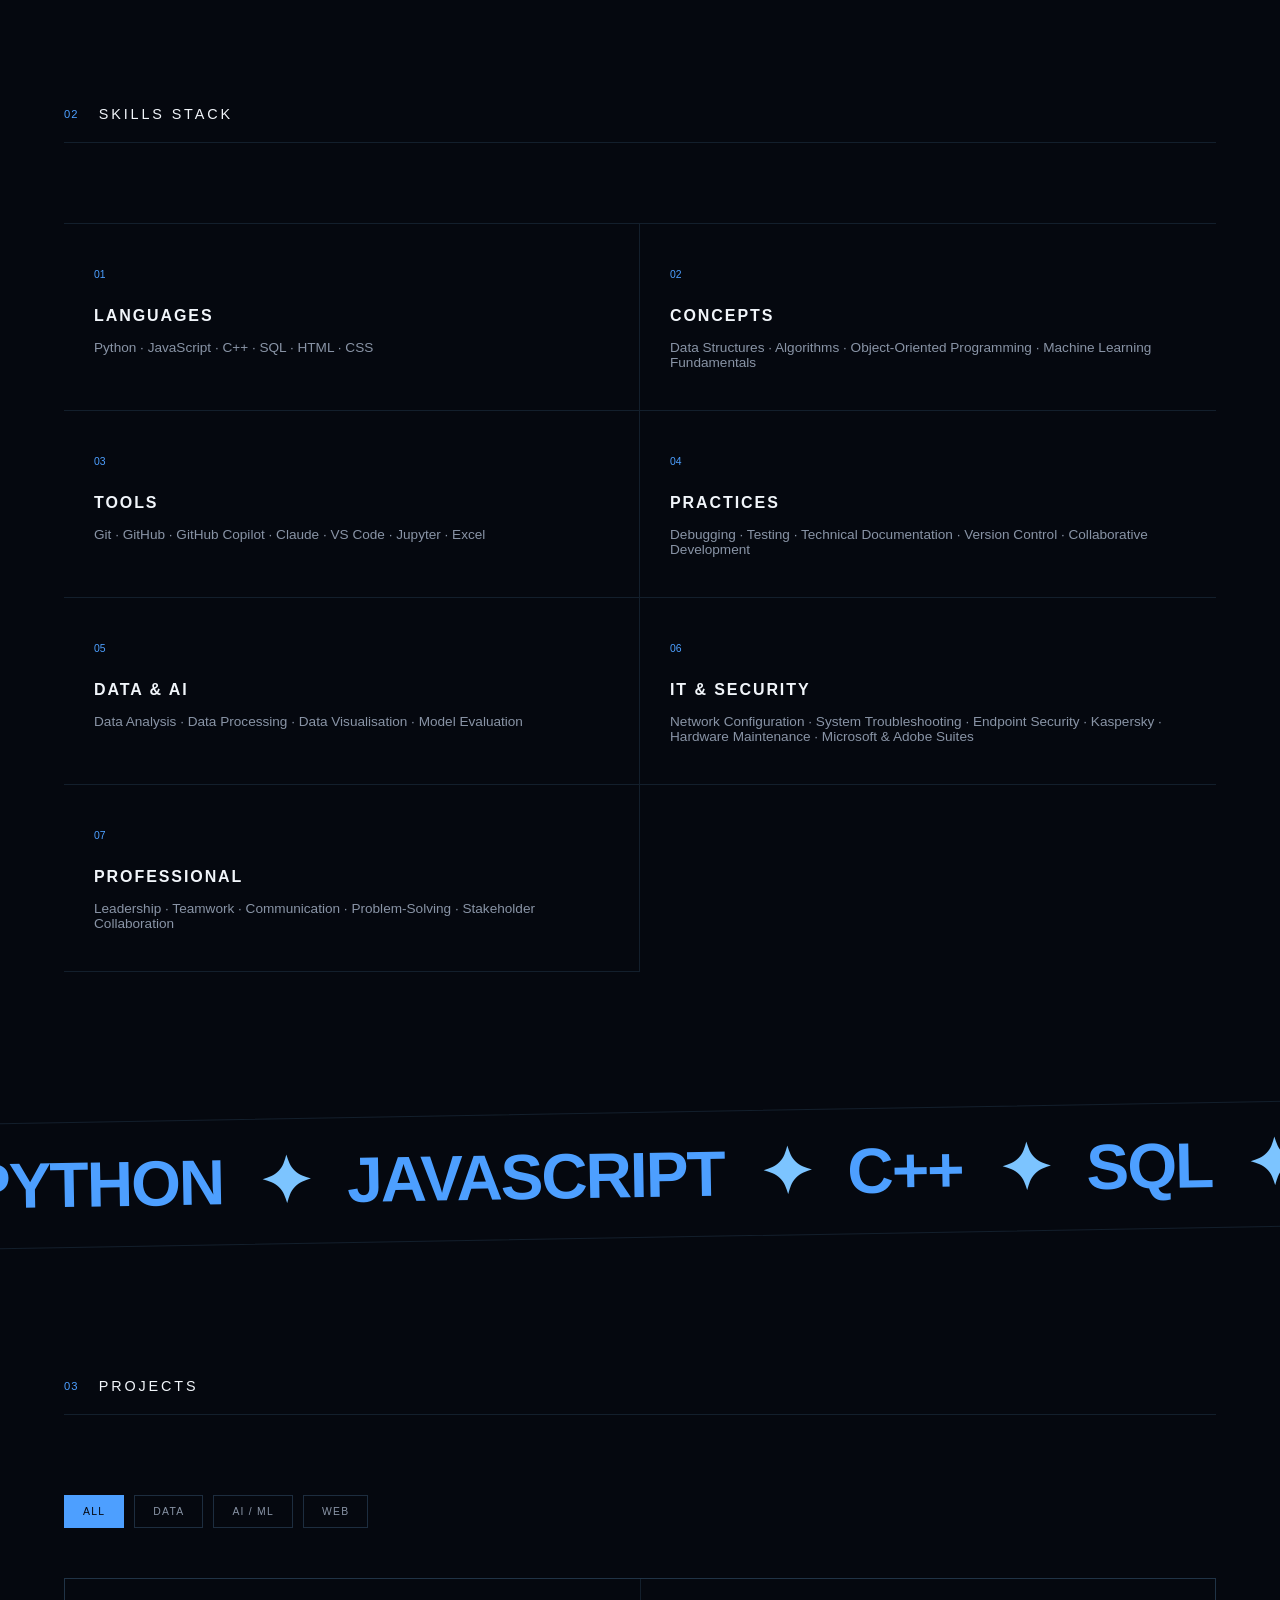
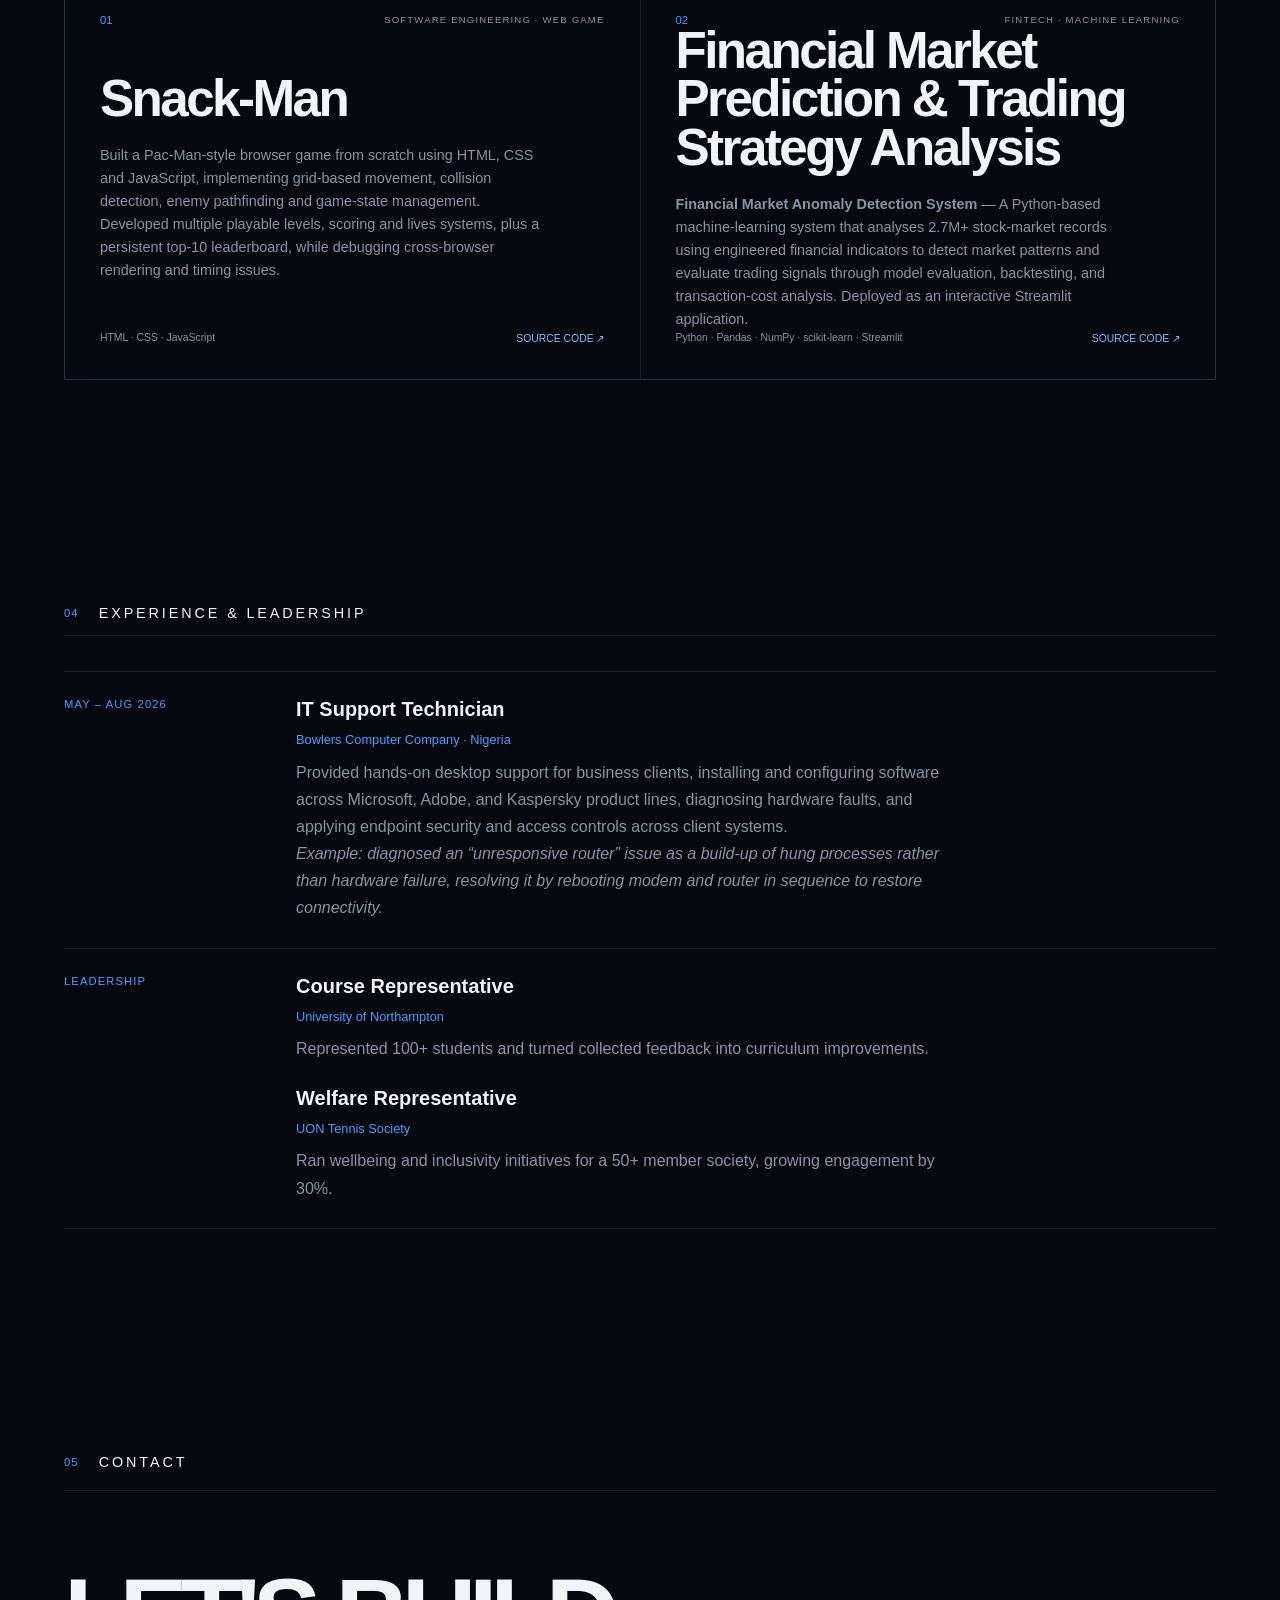
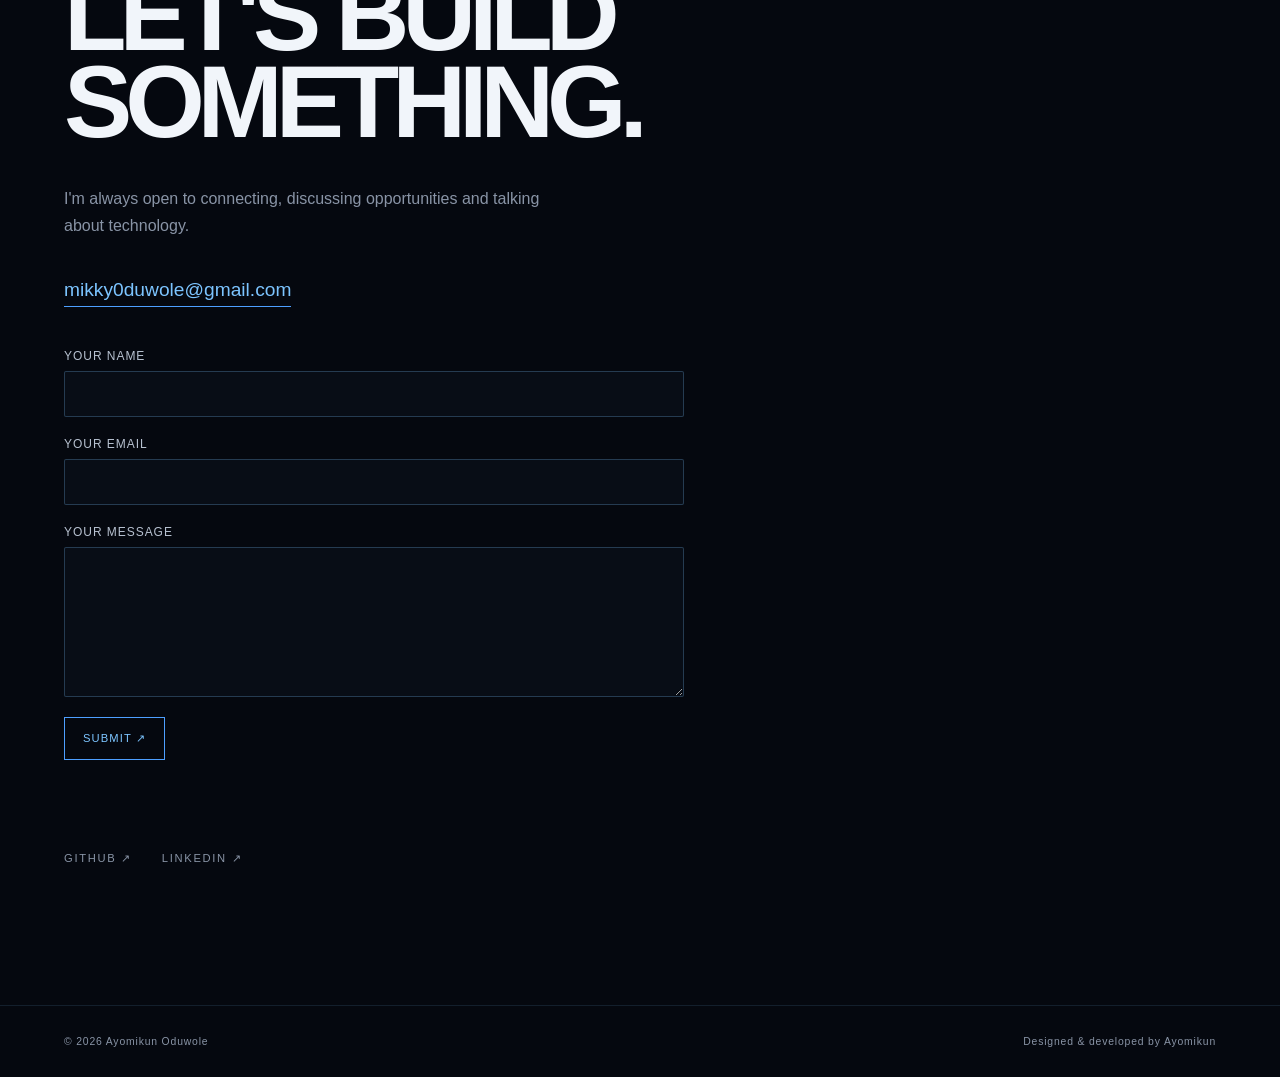
==== commit 4eab29ec: "saving changes" ====
--- a/index.html
+++ b/index.html
@@ -154,97 +154,24 @@
         </section>
 
 
-        <!-- ==================== TECH STACK ==================== -->
+        <!-- ==================== SKILLS STACK ==================== -->
 
         <section id="skills" class="section skills">
-
             <div class="section-header">
-
-                <span class="section-number">
-                    02
-                </span>
-
-                <h2>
-                    TECH STACK
-                </h2>
-
-            </div>
-
-
+                <span class="section-number">02</span>
+                <h2>SKILLS STACK</h2>
+            </div>
             <div class="skills-grid">
-
-                <div class="skill-category">
-
-                    <span class="skill-number">
-                        01
-                    </span>
-
-                    <h3>
-                        PROGRAMMING
-                    </h3>
-
-                    <p>
-                        Python · Java · JavaScript
-                    </p>
-
-                </div>
-
-
-                <div class="skill-category">
-
-                    <span class="skill-number">
-                        02
-                    </span>
-
-                    <h3>
-                        DATA
-                    </h3>
-
-                    <p>
-                        SQL · Pandas · Data Analysis
-                    </p>
-
-                </div>
-
-
-                <div class="skill-category">
-
-                    <span class="skill-number">
-                        03
-                    </span>
-
-                    <h3>
-                        WEB
-                    </h3>
-
-                    <p>
-                        HTML · CSS · JavaScript
-                    </p>
-
-                </div>
-
-
-                <div class="skill-category">
-
-                    <span class="skill-number">
-                        04
-                    </span>
-
-                    <h3>
-                        TOOLS
-                    </h3>
-
-                    <p>
-                        Git · GitHub · VS Code
-                    </p>
-
-                </div>
-
-            </div>
-
+                <div class="skill-category"><span class="skill-number">01</span><h3>LANGUAGES</h3><p>Python · JavaScript · C++ · SQL · HTML · CSS</p></div>
+                <div class="skill-category"><span class="skill-number">02</span><h3>CONCEPTS</h3><p>Data Structures · Algorithms · Object-Oriented Programming · Machine Learning Fundamentals</p></div>
+                <div class="skill-category"><span class="skill-number">03</span><h3>TOOLS</h3><p>Git · GitHub · GitHub Copilot · Claude · VS Code · Jupyter · Excel</p></div>
+                <div class="skill-category"><span class="skill-number">04</span><h3>PRACTICES</h3><p>Debugging · Testing · Technical Documentation · Version Control · Collaborative Development</p></div>
+                <div class="skill-category"><span class="skill-number">05</span><h3>DATA &amp; AI</h3><p>Data Analysis · Data Processing · Data Visualisation · Model Evaluation</p></div>
+                <div class="skill-category"><span class="skill-number">06</span><h3>IT &amp; SECURITY</h3><p>Network Configuration · System Troubleshooting · Endpoint Security · Kaspersky · Hardware Maintenance · Microsoft &amp; Adobe Suites</p></div>
+                <div class="skill-category"><span class="skill-number">07</span><h3>PROFESSIONAL</h3><p>Leadership · Teamwork · Communication · Problem-Solving · Stakeholder Collaboration</p></div>
+            </div>
         </section>
 
-
         <!-- ==================== TECH MARQUEE ==================== -->
 
         <section class="marquee-section">
@@ -259,7 +186,7 @@
                     JAVASCRIPT
                     <span>✦</span>
 
-                    JAVA
+                    C++
                     <span>✦</span>
 
                     SQL
@@ -280,7 +207,7 @@
                     JAVASCRIPT
                     <span>✦</span>
 
-                    JAVA
+                    C++
                     <span>✦</span>
 
                     SQL
@@ -714,14 +641,8 @@
                     <div class="experience-content">
                         <h3>IT Support Technician</h3>
                         <p class="experience-organization">Bowlers Computer Company · Nigeria</p>
-                        <p>Provided hands-on desktop support for business clients, installing and configuring software
-                            across Microsoft, Adobe, and Kaspersky product lines, and diagnosing hardware faults through
-                            direct repair and maintenance work. One recurring network issue was an unresponsive router
-                            I diagnosed it as a build-up of hung processes and memory buffers rather than a hardware
-                            failure, and resolved it by rebooting the modem and router in sequence to clear the state
-                            and restore connectivity. Also configured Kaspersky endpoint protection and access controls
-                            across client systems, giving me a practical grounding in balancing security with day-to-day
-                            usability rather than treating it as a checkbox exercise.</p>
+                        <p>Provided hands-on desktop support for business clients, installing and configuring software across Microsoft, Adobe, and Kaspersky product lines, diagnosing hardware faults, and applying endpoint security and access controls across client systems.</p>
+                        <p><em>Example: diagnosed an “unresponsive router” issue as a build-up of hung processes rather than hardware failure, resolving it by rebooting modem and router in sequence to restore connectivity.</em></p>
                     </div>
                 </article>
 
@@ -843,4 +764,4 @@
 
 </body>
 
-</html>+</html>
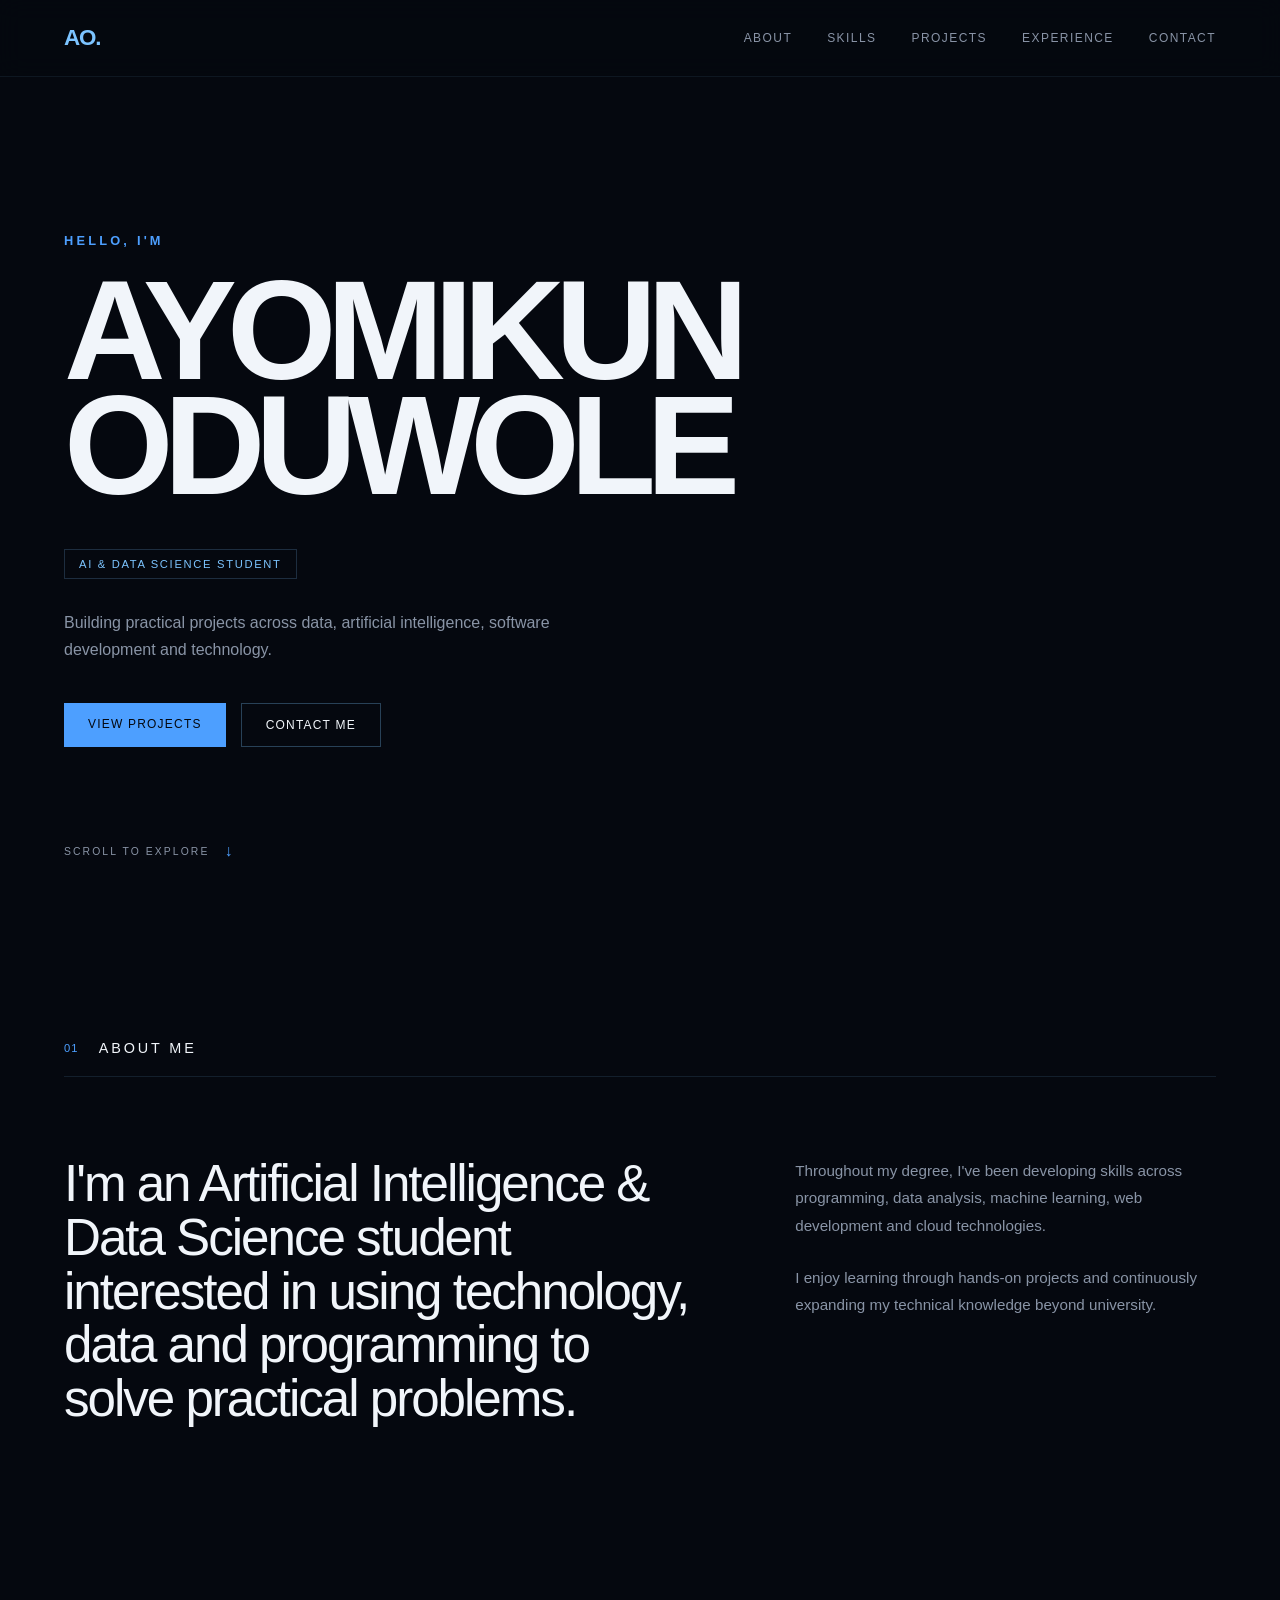
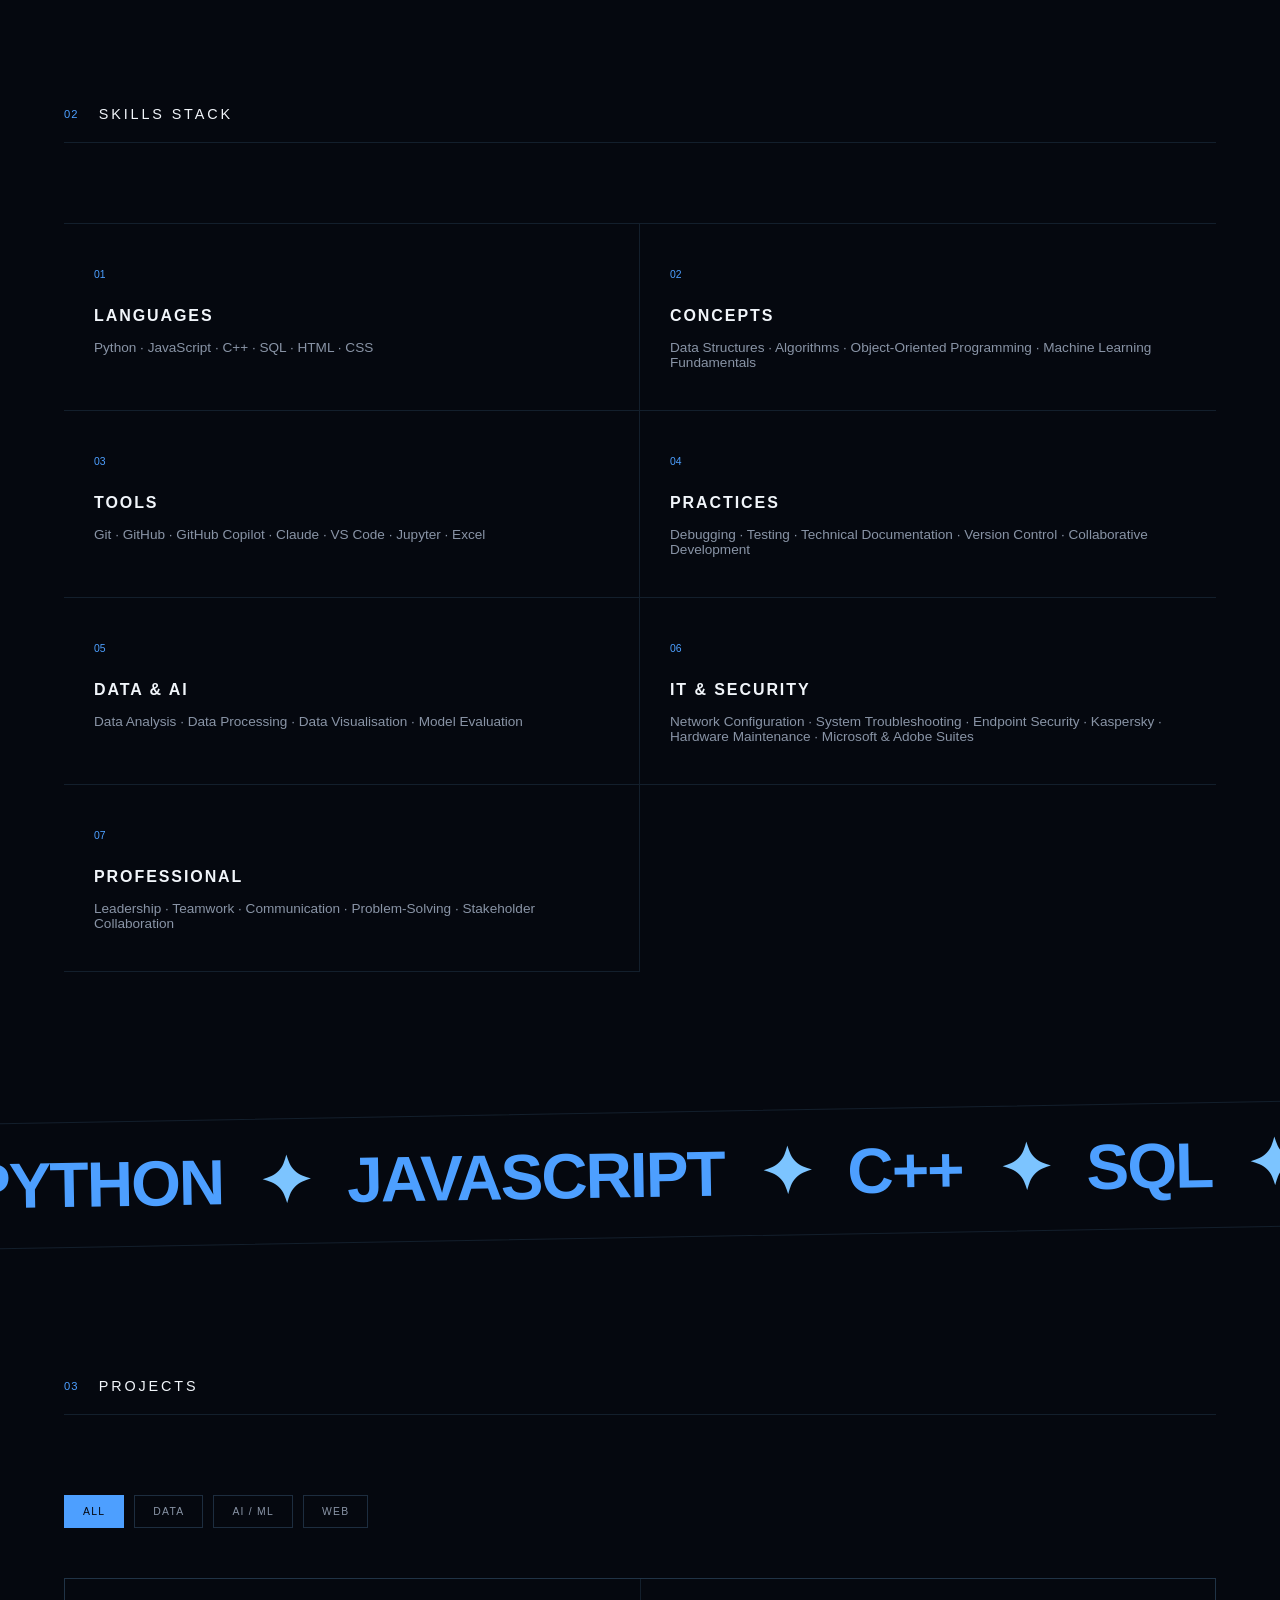
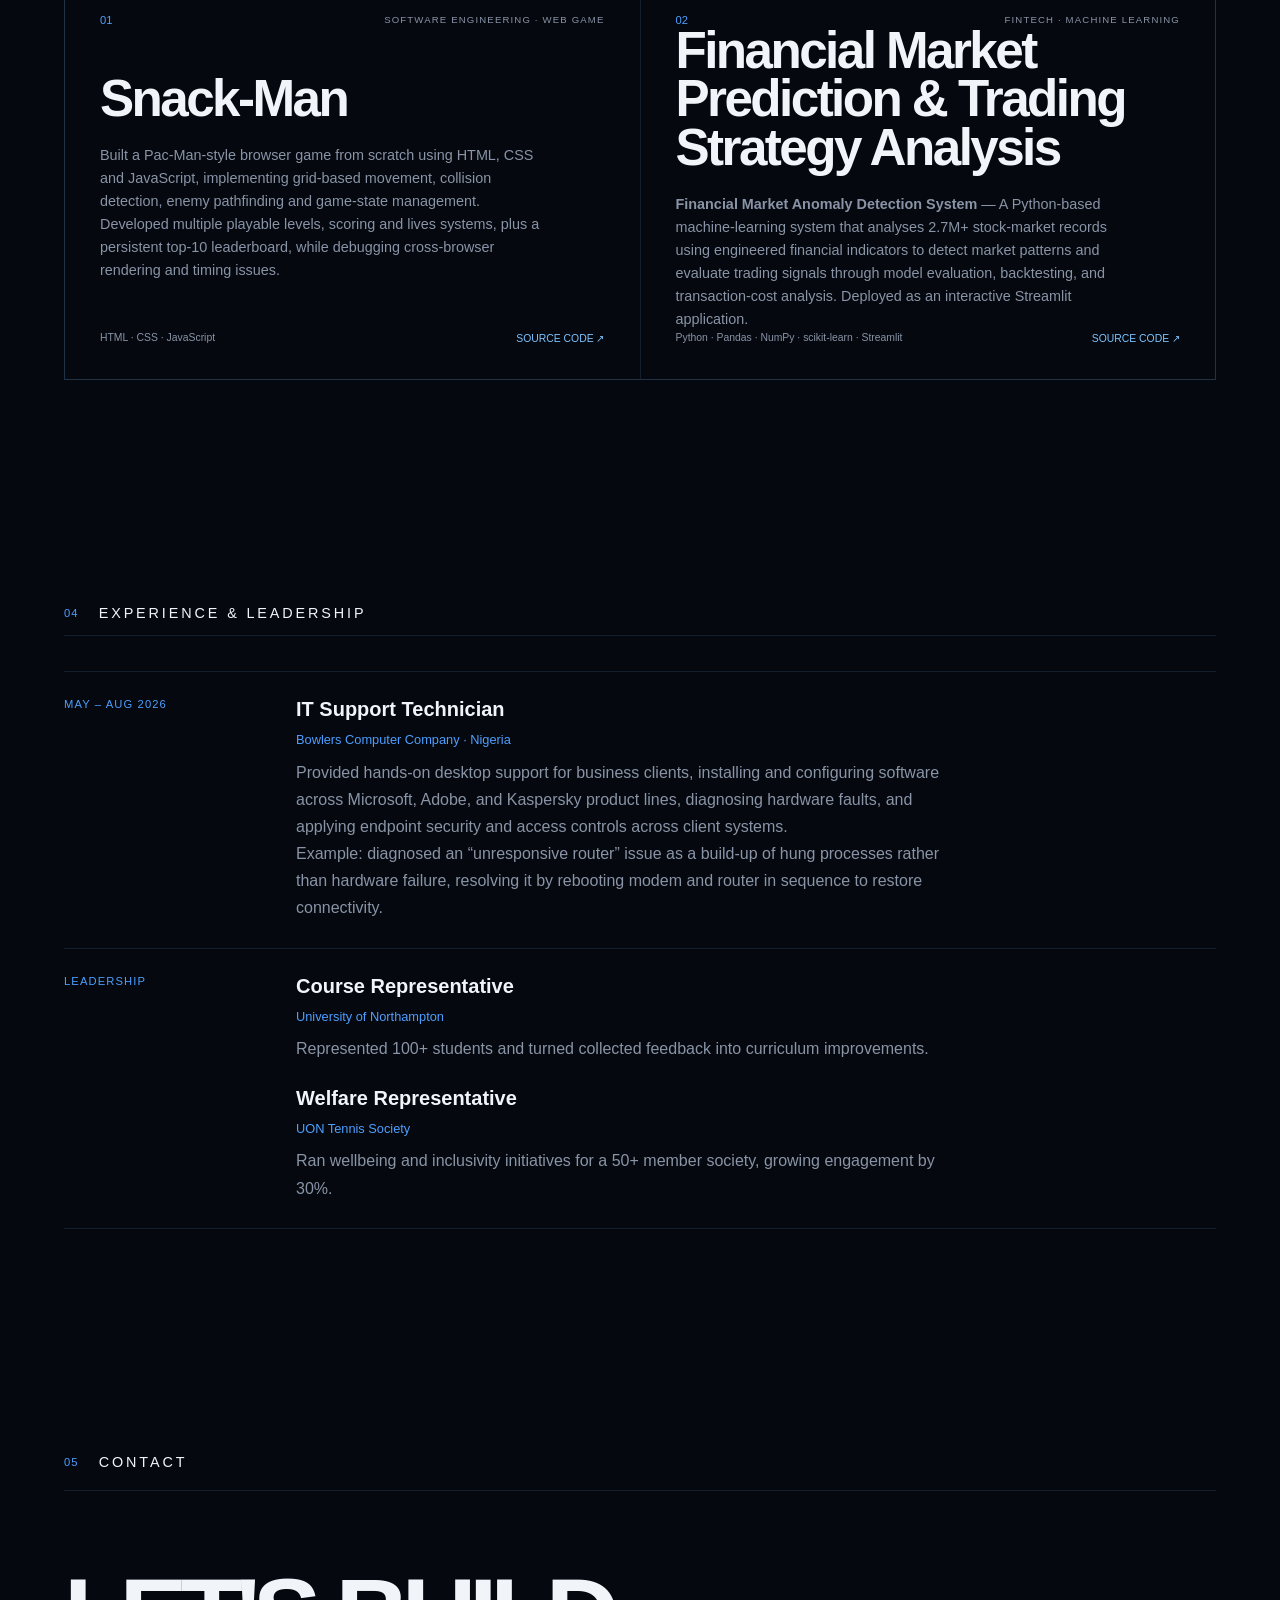
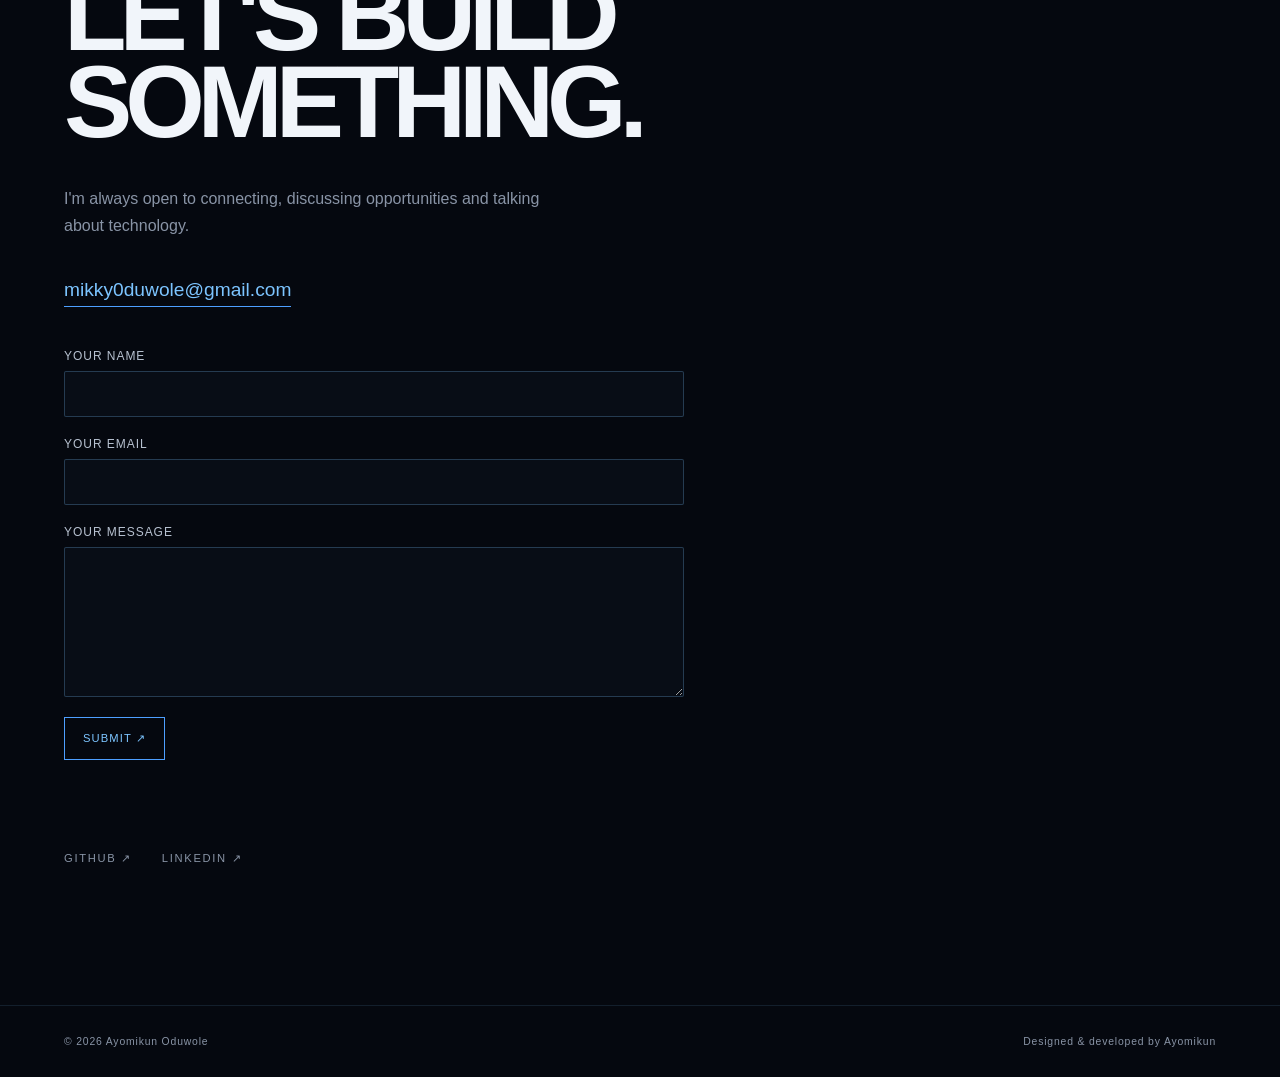
==== commit b68d8cc9: "adding stremlit demo to project" ====
--- a/index.html
+++ b/index.html
@@ -162,13 +162,35 @@
                 <h2>SKILLS STACK</h2>
             </div>
             <div class="skills-grid">
-                <div class="skill-category"><span class="skill-number">01</span><h3>LANGUAGES</h3><p>Python · JavaScript · C++ · SQL · HTML · CSS</p></div>
-                <div class="skill-category"><span class="skill-number">02</span><h3>CONCEPTS</h3><p>Data Structures · Algorithms · Object-Oriented Programming · Machine Learning Fundamentals</p></div>
-                <div class="skill-category"><span class="skill-number">03</span><h3>TOOLS</h3><p>Git · GitHub · GitHub Copilot · Claude · VS Code · Jupyter · Excel</p></div>
-                <div class="skill-category"><span class="skill-number">04</span><h3>PRACTICES</h3><p>Debugging · Testing · Technical Documentation · Version Control · Collaborative Development</p></div>
-                <div class="skill-category"><span class="skill-number">05</span><h3>DATA &amp; AI</h3><p>Data Analysis · Data Processing · Data Visualisation · Model Evaluation</p></div>
-                <div class="skill-category"><span class="skill-number">06</span><h3>IT &amp; SECURITY</h3><p>Network Configuration · System Troubleshooting · Endpoint Security · Kaspersky · Hardware Maintenance · Microsoft &amp; Adobe Suites</p></div>
-                <div class="skill-category"><span class="skill-number">07</span><h3>PROFESSIONAL</h3><p>Leadership · Teamwork · Communication · Problem-Solving · Stakeholder Collaboration</p></div>
+                <div class="skill-category"><span class="skill-number">01</span>
+                    <h3>LANGUAGES</h3>
+                    <p>Python · JavaScript · C++ · SQL · HTML · CSS</p>
+                </div>
+                <div class="skill-category"><span class="skill-number">02</span>
+                    <h3>CONCEPTS</h3>
+                    <p>Data Structures · Algorithms · Object-Oriented Programming · Machine Learning Fundamentals</p>
+                </div>
+                <div class="skill-category"><span class="skill-number">03</span>
+                    <h3>TOOLS</h3>
+                    <p>Git · GitHub · GitHub Copilot · Claude · VS Code · Jupyter · Excel</p>
+                </div>
+                <div class="skill-category"><span class="skill-number">04</span>
+                    <h3>PRACTICES</h3>
+                    <p>Debugging · Testing · Technical Documentation · Version Control · Collaborative Development</p>
+                </div>
+                <div class="skill-category"><span class="skill-number">05</span>
+                    <h3>DATA &amp; AI</h3>
+                    <p>Data Analysis · Data Processing · Data Visualisation · Model Evaluation</p>
+                </div>
+                <div class="skill-category"><span class="skill-number">06</span>
+                    <h3>IT &amp; SECURITY</h3>
+                    <p>Network Configuration · System Troubleshooting · Endpoint Security · Kaspersky · Hardware
+                        Maintenance · Microsoft &amp; Adobe Suites</p>
+                </div>
+                <div class="skill-category"><span class="skill-number">07</span>
+                    <h3>PROFESSIONAL</h3>
+                    <p>Leadership · Teamwork · Communication · Problem-Solving · Stakeholder Collaboration</p>
+                </div>
             </div>
         </section>
 
@@ -599,8 +621,8 @@
                         <p>This educational machine-learning and quantitative-analysis project is not financial advice.
                             Historical backtest results should not be interpreted as a prediction of future investment
                             performance.</p>
-                        <a href="https://github.com/MikkyXCode/financial-market-prediction-and-trading-strategy-analysis-syste/blob/main/README.md"
-                            target="_blank" rel="noopener noreferrer">Read the project README ↗</a>
+                        <a href="https://financial-market-anomaly-detection-system-hykywmragkzmip9p6jj2.streamlit.app/"
+                            target="_blank" rel="noopener noreferrer">Streamlit App ↗</a>
                     </template>
                 </article>
 
@@ -641,8 +663,13 @@
                     <div class="experience-content">
                         <h3>IT Support Technician</h3>
                         <p class="experience-organization">Bowlers Computer Company · Nigeria</p>
-                        <p>Provided hands-on desktop support for business clients, installing and configuring software across Microsoft, Adobe, and Kaspersky product lines, diagnosing hardware faults, and applying endpoint security and access controls across client systems.</p>
-                        <p><em>Example: diagnosed an “unresponsive router” issue as a build-up of hung processes rather than hardware failure, resolving it by rebooting modem and router in sequence to restore connectivity.</em></p>
+                        <p>Provided hands-on desktop support for business clients, installing and configuring software
+                            across Microsoft, Adobe, and Kaspersky product lines, diagnosing hardware faults, and
+                            applying endpoint security and access controls across client systems.</p>
+
+                        <p>Example: diagnosed an “unresponsive router” issue as a build-up of hung processes rather than
+                            hardware failure, resolving it by rebooting modem and router in sequence to restore
+                            connectivity.</p>
                     </div>
                 </article>
 
@@ -764,4 +791,4 @@
 
 </body>
 
-</html>
+</html>
